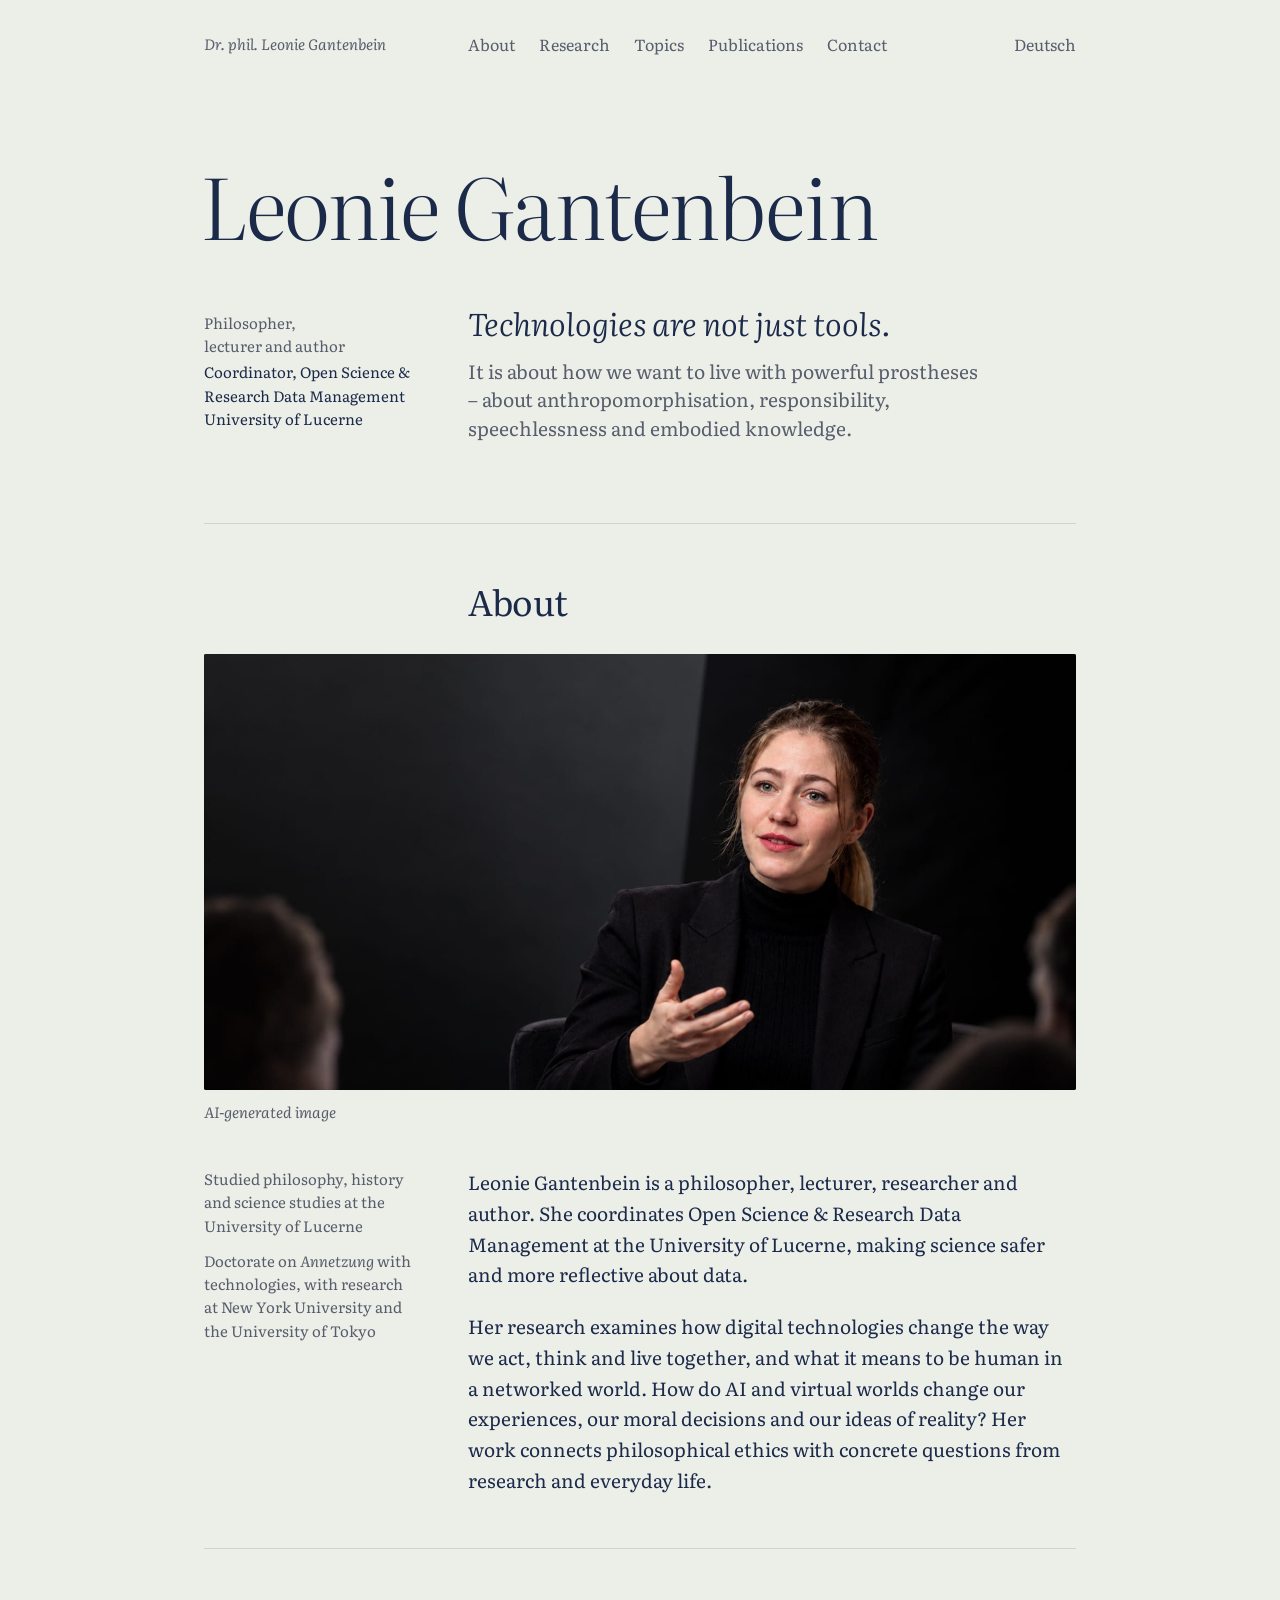
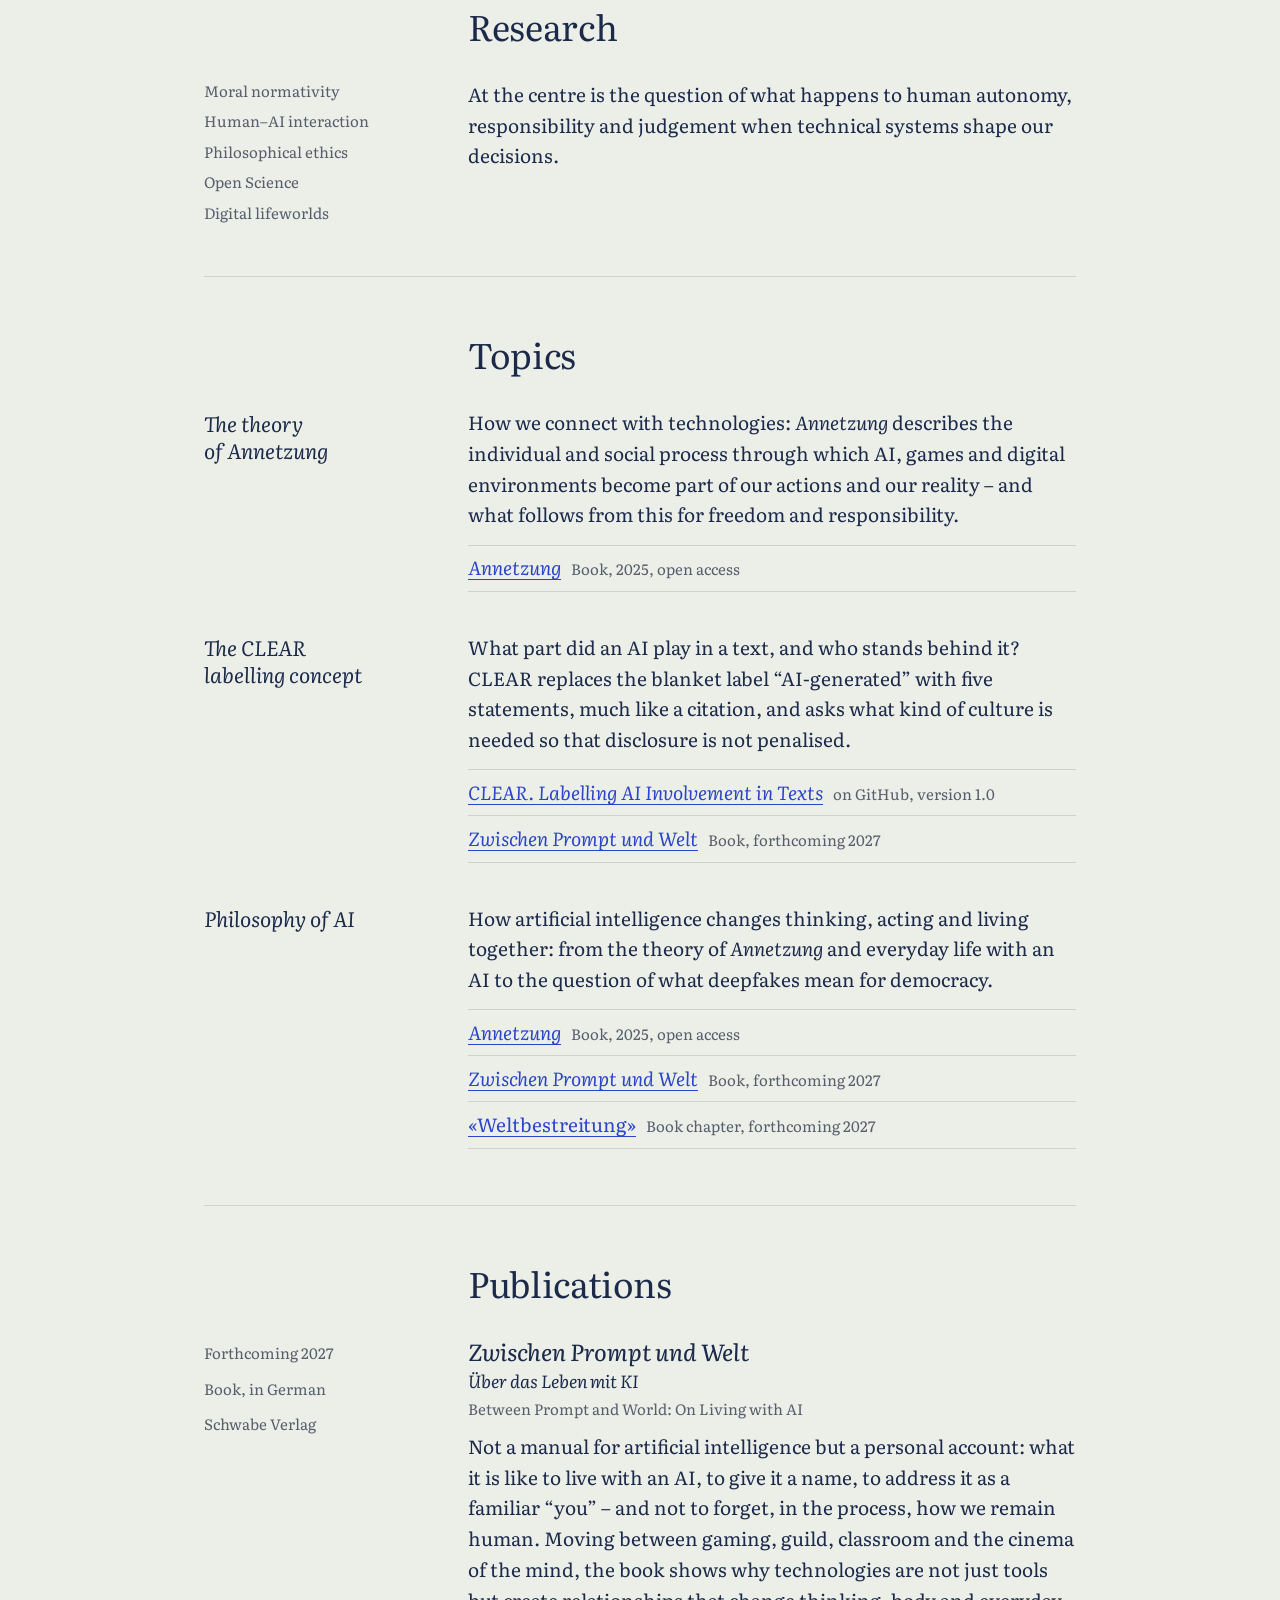
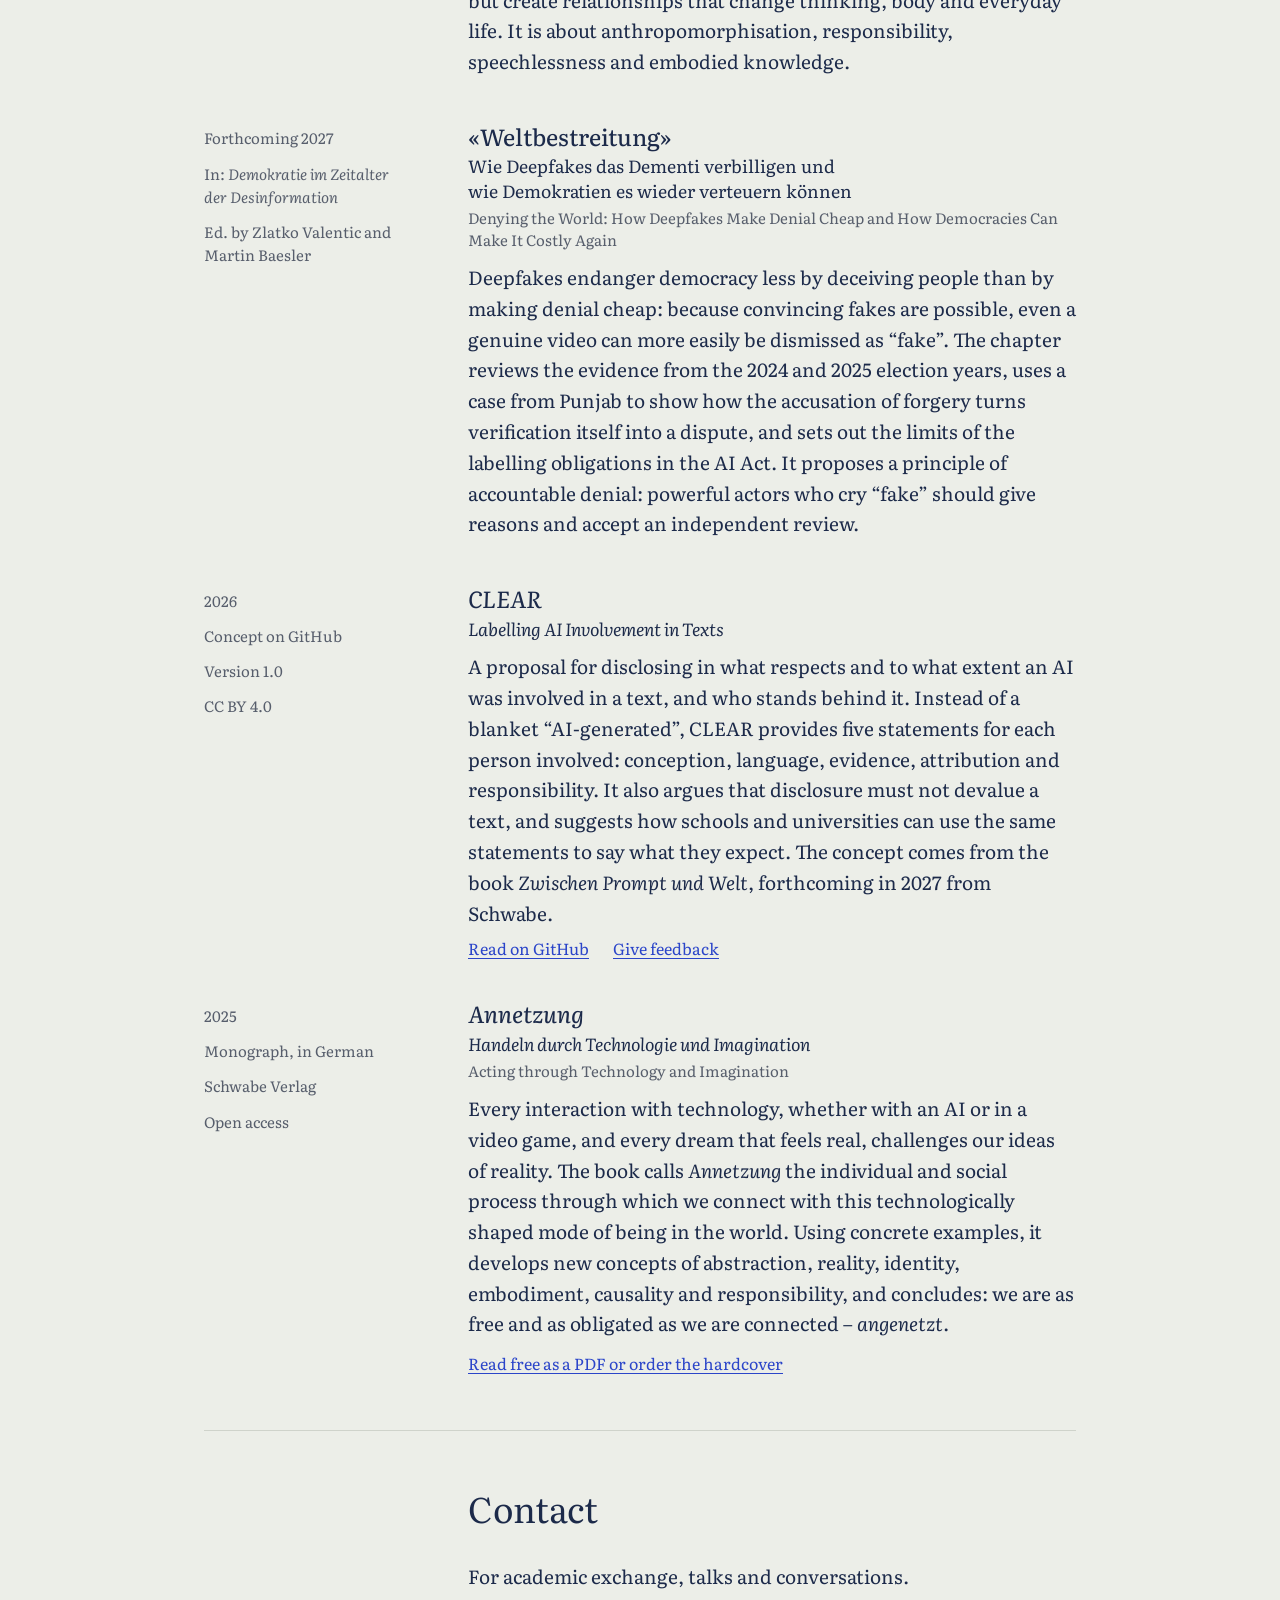
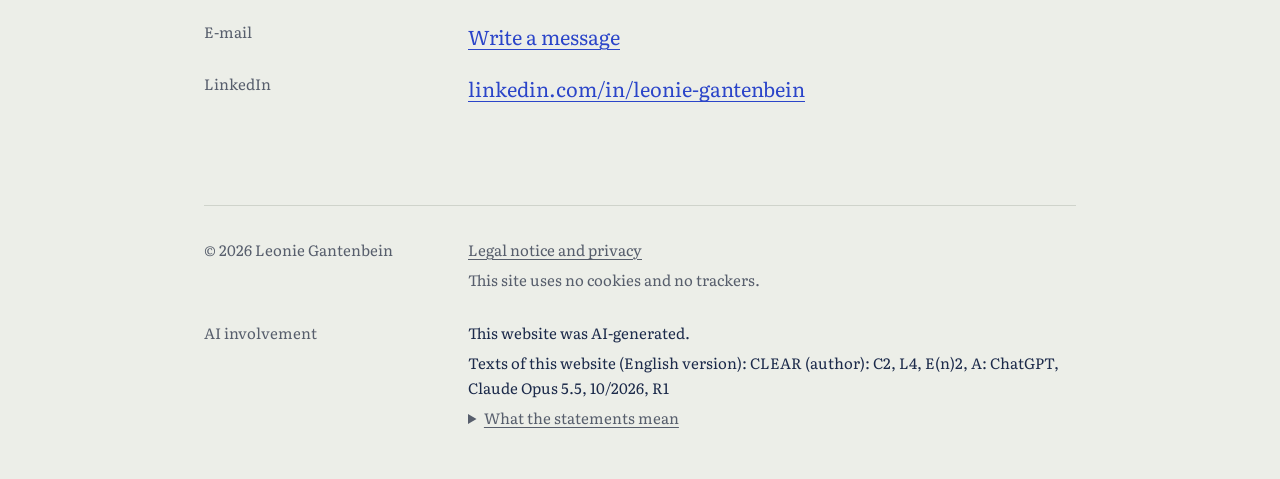
==== en/index.html @ 21e12d69 "Add files via upload" ====
<!doctype html>
<html lang="en">
<head>
  <meta charset="utf-8">
  <meta name="viewport" content="width=device-width, initial-scale=1">

  <title>Leonie Gantenbein – Philosopher, Lecturer and Author</title>
  <meta name="description" content="Leonie Gantenbein, philosopher, lecturer and author: philosophical ethics, artificial intelligence and digital life.">

  <meta property="og:type" content="website">
  <meta property="og:title" content="Leonie Gantenbein – Philosopher, Lecturer and Author">
  <meta property="og:description" content="Philosophical ethics, artificial intelligence and digital life.">

  <link rel="alternate" hreflang="de" href="https://leoniegantenbein.github.io/">
  <link rel="alternate" hreflang="en" href="https://leoniegantenbein.github.io/en/">

  <link rel="icon" href="data:image/svg+xml,%3Csvg xmlns='http://www.w3.org/2000/svg' viewBox='0 0 64 64'%3E%3Crect width='64' height='64' rx='10' fill='%231c2a4a'/%3E%3Ctext x='32' y='45' font-family='Georgia,serif' font-style='italic' font-size='38' text-anchor='middle' fill='%23eceee8'%3EL%3C/text%3E%3C/svg%3E">
  <link rel="preload" href="../fonts/literata-latin-standard-normal.woff2" as="font" type="font/woff2" crossorigin>
  <link rel="stylesheet" href="../style.css">
</head>

<!--
  Englische Fassung der Startseite. Die deutsche liegt eine Ebene höher (../index.html).
  Wenn du etwas änderst, ändere es in beiden Dateien.
-->

<body>
  <a class="skip-link" href="#content">Skip to content</a>

  <div class="seite">

    <header class="kopf raster">
      <a class="kopf__name rand" href="#">Dr. phil. Leonie Gantenbein</a>
      <nav class="kopf__nav text" aria-label="Main navigation">
        <ul>
          <li><a href="#about">About</a></li>
          <li><a href="#research">Research</a></li>
          <li><a href="#topics">Topics</a></li>
          <li><a href="#publications">Publications</a></li>
          <li><a href="#contact">Contact</a></li>
          <li class="kopf__sprache"><a href="../" lang="de" hreflang="de">Deutsch</a></li>
        </ul>
      </nav>
    </header>

    <main id="content">

      <!-- Opening -->
      <section class="eroeffnung" aria-labelledby="name">
        <h1 class="eroeffnung__name" id="name">Leonie Gantenbein</h1>

        <div class="raster">
          <div class="eroeffnung__rolle rand">
            <p>Philosopher, lecturer and author</p>
            <p class="eroeffnung__stelle">Coordinator, Open Science &amp; Research Data Management</p>
            <p class="eroeffnung__stelle eroeffnung__ort">University of Lucerne</p>
          </div>
          <div class="text">
            <p class="leitsatz">Technologies are not just tools.</p>
            <p class="leitsatz__zusatz">It is about how we want to live with powerful prostheses – about anthropomorphisation, responsibility, speechlessness and embodied knowledge.</p>
          </div>
        </div>
      </section>

      <!-- About -->
      <section class="abschnitt" id="about" aria-labelledby="title-about">
        <div class="raster">
          <h2 class="abschnitt__titel text" id="title-about">About</h2>
        </div>

        <figure class="bild raster">
          <img class="bild__foto"
               src="../leonie-gantenbein.jpg"
               srcset="../leonie-gantenbein-800.jpg 800w, ../leonie-gantenbein.jpg 1600w"
               sizes="(max-width: 40rem) 100vw, 56rem"
               width="1600" height="900"
               alt="Leonie Gantenbein in conversation, against a dark background">
          <figcaption class="bild__notiz rand">AI-generated image</figcaption>
        </figure>

        <div class="raster">
          <aside class="rand" aria-label="In brief">
            <p>Studied philosophy, history and science studies at the University of Lucerne</p>
            <p>Doctorate on <i lang="de">Annetzung</i> with technologies, with research at New York University and the University of Tokyo</p>
          </aside>
          <div class="text prosa">
            <p>Leonie Gantenbein is a philosopher, lecturer, researcher and author. She coordinates Open Science &amp; Research Data Management at the University of Lucerne, making science safer and more reflective about data.</p>
            <p>Her research examines how digital technologies change the way we act, think and live together, and what it means to be human in a networked world. How do AI and virtual worlds change our experiences, our moral decisions and our ideas of reality? Her work connects philosophical ethics with concrete questions from research and everyday life.</p>
          </div>
        </div>
      </section>

      <!-- Research -->
      <section class="abschnitt" id="research" aria-labelledby="title-research">
        <div class="raster">
          <h2 class="abschnitt__titel text" id="title-research">Research</h2>
        </div>
        <div class="raster">
          <aside class="rand" aria-label="Focus areas">
            <ul class="rand__liste">
              <li>Moral normativity</li>
              <li>Human–AI interaction</li>
              <li>Philosophical ethics</li>
              <li>Open Science</li>
              <li>Digital lifeworlds</li>
            </ul>
          </aside>
          <div class="text prosa">
            <p>At the centre is the question of what happens to human autonomy, responsibility and judgement when technical systems shape our decisions.</p>
          </div>
        </div>
      </section>

      <!-- Topics -->
      <section class="abschnitt" id="topics" aria-labelledby="title-topics">
        <div class="raster">
          <h2 class="abschnitt__titel text" id="title-topics">Topics</h2>
        </div>

        <!-- Neues Thema: wie auf der deutschen Seite einen ganzen <article class="thema raster">-Block
             kopieren und anpassen. Kennungen der Texte: #zwischen-prompt-und-welt #weltbestreitung #clear #annetzung -->

        <article class="thema raster" id="topic-annetzung">
          <h3 class="thema__titel">The theory of <i lang="de">Annetzung</i></h3>
          <div class="text">
            <p class="thema__text">How we connect with technologies: <i lang="de">Annetzung</i> describes the individual and social process through which AI, games and digital environments become part of our actions and our reality – and what follows from this for freedom and responsibility.</p>
            <ul class="thema__verweise">
              <li><a href="#annetzung"><cite lang="de">Annetzung</cite></a> <span class="thema__art">Book, 2025, open access</span></li>
            </ul>
          </div>
        </article>

        <article class="thema raster" id="topic-clear">
          <h3 class="thema__titel">The CLEAR labelling concept</h3>
          <div class="text">
            <p class="thema__text">What part did an AI play in a text, and who stands behind it? CLEAR replaces the blanket label “AI-generated” with five statements, much like a citation, and asks what kind of culture is needed so that disclosure is not penalised.</p>
            <ul class="thema__verweise">
              <li><a href="https://github.com/LeonieGantenbein/clear-kennzeichnung/blob/main/README.en.md"><cite>CLEAR. Labelling AI Involvement in Texts</cite></a> <span class="thema__art">on GitHub, version 1.0</span></li>
              <li><a href="#zwischen-prompt-und-welt"><cite lang="de">Zwischen Prompt und Welt</cite></a> <span class="thema__art">Book, forthcoming 2027</span></li>
            </ul>
          </div>
        </article>

        <article class="thema raster" id="topic-ai">
          <h3 class="thema__titel">Philosophy of AI</h3>
          <div class="text">
            <p class="thema__text">How artificial intelligence changes thinking, acting and living together: from the theory of <i lang="de">Annetzung</i> and everyday life with an AI to the question of what deepfakes mean for democracy.</p>
            <ul class="thema__verweise">
              <li><a href="#annetzung"><cite lang="de">Annetzung</cite></a> <span class="thema__art">Book, 2025, open access</span></li>
              <li><a href="#zwischen-prompt-und-welt"><cite lang="de">Zwischen Prompt und Welt</cite></a> <span class="thema__art">Book, forthcoming 2027</span></li>
              <li><a href="#weltbestreitung"><span lang="de">«Weltbestreitung»</span></a> <span class="thema__art">Book chapter, forthcoming 2027</span></li>
            </ul>
          </div>
        </article>
      </section>

      <!-- Publications -->
      <section class="abschnitt" id="publications" aria-labelledby="title-publications">
        <div class="raster">
          <h2 class="abschnitt__titel text" id="title-publications">Publications</h2>
        </div>

        <article class="eintrag raster" id="zwischen-prompt-und-welt">
          <div class="rand">
            <p>Forthcoming 2027</p>
            <p>Book, in German</p>
            <p>Schwabe Verlag</p>
          </div>
          <div class="text">
            <h3 class="eintrag__titel">
              <cite lang="de">Zwischen Prompt und Welt <span class="eintrag__untertitel">Über das Leben mit KI</span></cite>
              <span class="eintrag__uebersetzung">Between Prompt and World: On Living with AI</span>
            </h3>
            <p class="eintrag__text">Not a manual for artificial intelligence but a personal account: what it is like to live with an AI, to give it a name, to address it as a familiar “you” – and not to forget, in the process, how we remain human. Moving between gaming, guild, classroom and the cinema of the mind, the book shows why technologies are not just tools but create relationships that change thinking, body and everyday life. It is about anthropomorphisation, responsibility, speechlessness and embodied knowledge.</p>
          </div>
        </article>

        <article class="eintrag raster" id="weltbestreitung">
          <div class="rand">
            <p>Forthcoming 2027</p>
            <p>In: <cite lang="de">Demokratie im Zeitalter der Desinformation</cite></p>
            <p>Ed. by Zlatko Valentic and Martin Baesler</p>
          </div>
          <div class="text">
            <h3 class="eintrag__titel">
              <span lang="de">«Weltbestreitung»
              <span class="eintrag__untertitel">Wie Deepfakes das Dementi verbilligen und wie Demokratien es wieder verteuern können</span></span>
              <span class="eintrag__uebersetzung">Denying the World: How Deepfakes Make Denial Cheap and How Democracies Can Make It Costly Again</span>
            </h3>
            <p class="eintrag__text">Deepfakes endanger democracy less by deceiving people than by making denial cheap: because convincing fakes are possible, even a genuine video can more easily be dismissed as “fake”. The chapter reviews the evidence from the 2024 and 2025 election years, uses a case from Punjab to show how the accusation of forgery turns verification itself into a dispute, and sets out the limits of the labelling obligations in the AI Act. It proposes a principle of accountable denial: powerful actors who cry “fake” should give reasons and accept an independent review.</p>
          </div>
        </article>

        <article class="eintrag raster" id="clear">
          <div class="rand">
            <p>2026</p>
            <p>Concept on GitHub</p>
            <p>Version 1.0</p>
            <p>CC BY 4.0</p>
          </div>
          <div class="text">
            <h3 class="eintrag__titel">
              <cite>CLEAR <span class="eintrag__untertitel">Labelling AI Involvement in Texts</span></cite>
            </h3>
            <p class="eintrag__text">A proposal for disclosing in what respects and to what extent an AI was involved in a text, and who stands behind it. Instead of a blanket “AI-generated”, CLEAR provides five statements for each person involved: conception, language, evidence, attribution and responsibility. It also argues that disclosure must not devalue a text, and suggests how schools and universities can use the same statements to say what they expect. The concept comes from the book <cite lang="de">Zwischen Prompt und Welt</cite>, forthcoming in 2027 from Schwabe.</p>
            <p class="eintrag__links">
              <a class="eintrag__link" href="https://github.com/LeonieGantenbein/clear-kennzeichnung/blob/main/README.en.md">Read on GitHub</a>
              <a class="eintrag__link" href="https://github.com/LeonieGantenbein/clear-kennzeichnung/issues">Give feedback</a>
            </p>
          </div>
        </article>

        <article class="eintrag raster" id="annetzung">
          <div class="rand">
            <p>2025</p>
            <p>Monograph, in German</p>
            <p>Schwabe Verlag</p>
            <p>Open access</p>
          </div>
          <div class="text">
            <h3 class="eintrag__titel">
              <cite lang="de">Annetzung <span class="eintrag__untertitel">Handeln durch Technologie und Imagination</span></cite>
              <span class="eintrag__uebersetzung">Acting through Technology and Imagination</span>
            </h3>
            <p class="eintrag__text">Every interaction with technology, whether with an AI or in a video game, and every dream that feels real, challenges our ideas of reality. The book calls <i lang="de">Annetzung</i> the individual and social process through which we connect with this technologically shaped mode of being in the world. Using concrete examples, it develops new concepts of abstraction, reality, identity, embodiment, causality and responsibility, and concludes: we are as free and as obligated as we are connected – <i lang="de">angenetzt</i>.</p>
            <a class="eintrag__link" href="https://www.schwabe.ch/produkt/leonie-gantenbein-annetzung-9783796553608-t-19779">Read free as a PDF or order the hardcover</a>
          </div>
        </article>
      </section>

      <!-- Contact -->
      <section class="abschnitt" id="contact" aria-labelledby="title-contact">
        <div class="raster">
          <h2 class="abschnitt__titel text" id="title-contact">Contact</h2>
        </div>
        <div class="raster">
          <p class="text kontakt__einleitung">For academic exchange, talks and conversations.</p>
        </div>

        <dl>
          <div class="kontakt raster">
            <dt class="rand">E-mail</dt>
            <dd class="text"><a class="mail-link" href="#contact" data-name="sihtam.einoel" data-ort="hc.niweulb">Write a message</a></dd>
          </div>
          <div class="kontakt raster">
            <dt class="rand">LinkedIn</dt>
            <dd class="text"><a href="https://www.linkedin.com/in/leonie-gantenbein">linkedin.com/in/leonie-gantenbein</a></dd>
          </div>
        </dl>
      </section>

    </main>

    <footer class="fuss raster">
      <p class="rand">© 2026 Leonie Gantenbein</p>
      <div class="text">
        <p><a href="imprint.html">Legal notice and privacy</a></p>
        <p>This site uses no cookies and no trackers.</p>
      </div>

      <!-- CLEAR-Angabe der englischen Fassung: L4, weil die Übersetzung von einer KI stammt. -->
      <p class="rand">AI involvement</p>
      <div class="text clear-angabe">
        <p class="clear-angabe__hinweis">This website was AI-generated.</p>
        <p class="clear-angabe__zeile">Texts of this website (English version): CLEAR (author): C2, L4, E(n)2, A: ChatGPT, Claude Opus 5.5, 10/2026, R1</p>
        <details>
          <summary>What the statements mean</summary>
          <dl class="clear-angabe__liste">
            <div>
              <dt>C2</dt>
              <dd>Individual content parts were worked out by an AI, such as the descriptions of the books and topics. The ideas come from Leonie Gantenbein’s own texts.</dd>
            </div>
            <div>
              <dt>L4</dt>
              <dd>The English version was translated by an AI from the German texts, which an AI had also formulated.</dd>
            </div>
            <div>
              <dt>E(n)2</dt>
              <dd>The AI read and summarised her books and manuscripts, some of them unpublished. The descriptions are based on these summaries.</dd>
            </div>
            <div>
              <dt>A</dt>
              <dd>ChatGPT for a first draft, Claude Opus 5.5 for the current version and the translation, October 2026.</dd>
            </div>
            <div>
              <dt>R1</dt>
              <dd>Leonie Gantenbein has fully checked all texts and takes responsibility for them.</dd>
            </div>
          </dl>
          <p>The site was designed and programmed by Claude Opus 5.5; CLEAR does not yet define levels for code. The image under “About” is AI-generated. More on the label: <a href="#clear">CLEAR</a>.</p>
        </details>
      </div>
    </footer>

  </div>

  <script src="../mail.js"></script>
</body>
</html>
---- style.css ----
/* ------------------------------------------------------------
   Schrift: Literata, lokal eingebunden (keine Anfragen an Google)
   Lizenz: SIL Open Font License, siehe fonts/OFL-Literata.txt
------------------------------------------------------------ */
@font-face {
  font-family: "Literata";
  font-style: normal;
  font-display: swap;
  font-weight: 200 900;
  src: url("fonts/literata-latin-standard-normal.woff2") format("woff2");
  unicode-range: U+0000-00FF, U+0131, U+0152-0153, U+02BB-02BC, U+02C6, U+02DA, U+02DC, U+0304, U+0308, U+0329, U+2000-206F, U+20AC, U+2122, U+2191, U+2193, U+2212, U+2215, U+FEFF, U+FFFD;
}
@font-face {
  font-family: "Literata";
  font-style: normal;
  font-display: swap;
  font-weight: 200 900;
  src: url("fonts/literata-latin-ext-standard-normal.woff2") format("woff2");
  unicode-range: U+0100-02BA, U+02BD-02C5, U+02C7-02CC, U+02CE-02D7, U+02DD-02FF, U+0304, U+0308, U+0329, U+1D00-1DBF, U+1E00-1E9F, U+1EF2-1EFF, U+2020, U+20A0-20AB, U+20AD-20C0, U+2113, U+2C60-2C7F, U+A720-A7FF;
}
@font-face {
  font-family: "Literata";
  font-style: italic;
  font-display: swap;
  font-weight: 200 900;
  src: url("fonts/literata-latin-standard-italic.woff2") format("woff2");
  unicode-range: U+0000-00FF, U+0131, U+0152-0153, U+02BB-02BC, U+02C6, U+02DA, U+02DC, U+0304, U+0308, U+0329, U+2000-206F, U+20AC, U+2122, U+2191, U+2193, U+2212, U+2215, U+FEFF, U+FFFD;
}
@font-face {
  font-family: "Literata";
  font-style: italic;
  font-display: swap;
  font-weight: 200 900;
  src: url("fonts/literata-latin-ext-standard-italic.woff2") format("woff2");
  unicode-range: U+0100-02BA, U+02BD-02C5, U+02C7-02CC, U+02CE-02D7, U+02DD-02FF, U+0304, U+0308, U+0329, U+1D00-1DBF, U+1E00-1E9F, U+1EF2-1EFF, U+2020, U+20A0-20AB, U+20AD-20C0, U+2113, U+2C60-2C7F, U+A720-A7FF;
}

/* ------------------------------------------------------------
   Farben: Tinte auf kühlem Papier. Hier zentral änderbar.
------------------------------------------------------------ */
:root {
  --papier: #eceee8;
  --tinte: #1c2a4a;
  --graphit: #575e6c;
  --markierung: #2b45c9;
  --linie: #cfd3cb;

  --rand: 13rem;      /* Breite der Randspalte */
  --spalte: 38rem;    /* Breite der Textspalte */
  --abstand: 3.5rem;  /* Abstand zwischen Rand und Text */

  color-scheme: light dark;
}

@media (prefers-color-scheme: dark) {
  :root:not([data-theme="light"]) {
    --papier: #121828;
    --tinte: #e3e6ed;
    --graphit: #9ca3b4;
    --markierung: #9fb1ff;
    --linie: #2a334c;
  }
}
:root[data-theme="dark"] {
  --papier: #121828;
  --tinte: #e3e6ed;
  --graphit: #9ca3b4;
  --markierung: #9fb1ff;
  --linie: #2a334c;
}

/* ------------------------------------------------------------
   Grundlagen
------------------------------------------------------------ */
*,
*::before,
*::after { box-sizing: border-box; }

html {
  -webkit-text-size-adjust: 100%;
  text-size-adjust: 100%;
  scroll-behavior: smooth;
}

body {
  margin: 0;
  background: var(--papier);
  color: var(--tinte);
  font-family: "Literata", Georgia, "Times New Roman", serif;
  font-size: 1.1875rem;
  line-height: 1.62;
  font-optical-sizing: auto;
  font-kerning: normal;
  font-variant-ligatures: common-ligatures;
  hanging-punctuation: first;
}

h1, h2, h3, p, ul, ol, dl, dd, blockquote, figure { margin: 0; }

a {
  color: var(--markierung);
  text-decoration-line: underline;
  text-decoration-thickness: 1px;
  text-underline-offset: 0.2em;
}
a:hover { text-decoration-thickness: 2px; }
a:focus-visible {
  outline: 2px solid var(--markierung);
  outline-offset: 3px;
  border-radius: 2px;
}

cite { font-style: italic; }

.visually-hidden {
  position: absolute !important;
  width: 1px; height: 1px;
  overflow: hidden;
  clip: rect(0 0 0 0);
  white-space: nowrap;
}

.skip-link {
  position: absolute;
  left: 1rem;
  top: -4rem;
  background: var(--tinte);
  color: var(--papier);
  padding: 0.5rem 1rem;
  z-index: 10;
}
.skip-link:focus { top: 1rem; }

/* ------------------------------------------------------------
   Seitenraster: Rand + Textspalte
------------------------------------------------------------ */
.seite {
  max-width: calc(var(--rand) + var(--abstand) + var(--spalte) + 4rem);
  margin: 0 auto;
  padding: 0 2rem;
}

.raster {
  display: grid;
  grid-template-columns: var(--rand) minmax(0, var(--spalte));
  column-gap: var(--abstand);
}
.raster > .rand { grid-column: 1; }
.raster > .text { grid-column: 2; }

/* ------------------------------------------------------------
   Navigation
------------------------------------------------------------ */
.kopf {
  padding-top: 2rem;
  font-size: 1rem;
}
.kopf__name {
  color: var(--tinte);
  text-decoration: none;
  font-style: italic;
}
.kopf__nav ul {
  list-style: none;
  padding: 0;
  display: flex;
  flex-wrap: wrap;
  gap: 0.25rem 1.5rem;
}
.kopf__nav a {
  color: var(--graphit);
  text-decoration: none;
}
.kopf__nav a:hover { color: var(--tinte); text-decoration: underline; }
.kopf__sprache { margin-left: auto; }

/* ------------------------------------------------------------
   Eröffnung: Name und Leitsatz
------------------------------------------------------------ */
.eroeffnung {
  padding: clamp(3.5rem, 9vw, 6.5rem) 0 clamp(3rem, 7vw, 5rem);
}

.eroeffnung__name {
  font-size: clamp(2.6rem, 7vw, 5.25rem);
  font-weight: 300;
  line-height: 1;
  letter-spacing: -0.02em;
  margin-left: -0.05em;
}

.eroeffnung .raster { margin-top: clamp(2rem, 5vw, 3.5rem); }

.eroeffnung__rolle {
  color: var(--graphit);
  font-size: 1rem;
  line-height: 1.5;
  padding-top: 0.55rem;
}

.leitsatz {
  font-size: clamp(1.4rem, 2.8vw, 1.95rem);
  font-style: italic;
  font-weight: 350;
  line-height: 1.32;
  text-wrap: balance;
}
.leitsatz__zusatz {
  margin-top: 0.85rem;
  max-width: 30em;
  font-size: clamp(1.0625rem, 1.5vw, 1.2rem);
  line-height: 1.5;
  color: var(--graphit);
  text-wrap: balance;
}

@media (prefers-reduced-motion: reduce) {
  html { scroll-behavior: auto; }
}

/* ------------------------------------------------------------
   Abschnitte
------------------------------------------------------------ */
.abschnitt {
  padding: 3.5rem 0 1rem;
  border-top: 1px solid var(--linie);
  scroll-margin-top: 1rem;
}

.abschnitt__titel {
  font-size: clamp(1.75rem, 3vw, 2.2rem);
  font-weight: 400;
  line-height: 1.2;
  letter-spacing: -0.01em;
  margin-bottom: 2rem;
}

/* Randnotizen: alles Ergänzende steht links im Rand */
.rand {
  color: var(--graphit);
  font-size: 0.9375rem;
  line-height: 1.55;
}
.rand p + p { margin-top: 0.75rem; }

/* Foto über die ganze Breite, Bildnotiz im Rand */
.bild {
  row-gap: 0.6rem;
  margin-bottom: 2.75rem;
}
.bild__foto {
  grid-column: 1 / -1;
  display: block;
  width: 100%;
  height: auto;
  aspect-ratio: 2 / 1;
  object-fit: cover;
  object-position: 70% 35%;
  border-radius: 2px;
  background: #15171c;
}
.bild__notiz { font-style: italic; }

.rand__liste {
  list-style: none;
  margin: 0;
  padding: 0;
}
.rand__liste li + li { margin-top: 0.45rem; }

.eroeffnung__rolle p { text-wrap: balance; }
.eroeffnung__rolle p + p { margin-top: 0.2rem; }
.eroeffnung__stelle { color: var(--tinte); }
.eroeffnung__rolle .eroeffnung__ort { margin-top: 0; }

.kontakt__einleitung { margin-bottom: 1.75rem; }

/* Themen: das Stichwort steht im Rand, Text und Verweise in der Textspalte */
.thema { padding-bottom: 2.5rem; }
.raster > .thema__titel { grid-column: 1; }
.thema__titel {
  font-size: 1.3rem;
  font-weight: 400;
  font-style: italic;
  line-height: 1.3;
  padding-top: 0.15rem;
  text-wrap: balance;
}
.thema__text { margin-bottom: 0.9rem; }
.thema__verweise {
  list-style: none;
  margin: 0;
  padding: 0;
}
.thema__verweise li {
  padding: 0.55rem 0;
  border-top: 1px solid var(--linie);
  line-height: 1.45;
}
.thema__verweise li:last-child { border-bottom: 1px solid var(--linie); }
.thema__art {
  display: inline-block;
  color: var(--graphit);
  font-size: 0.9375rem;
  margin-left: 0.4rem;
}

/* Mehrere Links unter einem Eintrag */
.eintrag__links {
  display: flex;
  flex-wrap: wrap;
  gap: 0.25rem 1.5rem;
}

/* Sprungziel kurz hervorheben, wenn man aus «Themen» zu einem Text springt */
.eintrag { scroll-margin-top: 1.5rem; }
.eintrag:target .eintrag__titel { color: var(--markierung); }

.prosa,
.abschnitt aside.rand { padding-bottom: 2.25rem; }
.prosa p + p { margin-top: 1.1em; }
.prosa p { max-width: 36em; }

/* Ein Eintrag: Rand (Jahr, Verlag, Datum) + Inhalt */
.eintrag {
  padding-bottom: 2.25rem;
}
.eintrag .rand { padding-top: 0.35rem; }

.eintrag__titel {
  font-size: 1.45rem;
  font-weight: 450;
  line-height: 1.3;
  margin-bottom: 0.7rem;
}
.eintrag__titel cite { font-style: italic; }

.eintrag__uebersetzung {
  display: block;
  margin-top: 0.3rem;
  font-size: 0.9375rem;
  font-weight: 400;
  font-style: normal;
  line-height: 1.45;
  color: var(--graphit);
}

.eintrag__untertitel {
  display: block;
  font-size: 1.1rem;
  font-weight: 400;
  line-height: 1.4;
  margin-top: 0.15rem;
  text-wrap: balance;
}

.eintrag__text { margin-bottom: 0.5rem; }

.eintrag__link { font-size: 1rem; }

/* Kontakt als Liste aus Bezeichnung und Angabe */
.kontakt {
  padding-bottom: 1.25rem;
}
.kontakt .text { font-size: 1.25rem; }

/* ------------------------------------------------------------
   Fuss
------------------------------------------------------------ */
.fuss {
  margin-top: 4rem;
  padding: 2rem 0 3rem;
  border-top: 1px solid var(--linie);
  color: var(--graphit);
  font-size: 0.9375rem;
}
.fuss a { color: var(--graphit); }
.fuss a:hover { color: var(--tinte); }
.fuss .text p + p { margin-top: 0.4rem; }
.fuss { row-gap: 1.75rem; }

/* CLEAR-Angabe im Fuss */
.clear-angabe__hinweis { color: var(--tinte); }
.clear-angabe__zeile { color: var(--tinte); }
.clear-angabe details { margin-top: 0.4rem; }
.clear-angabe summary {
  cursor: pointer;
  color: var(--graphit);
  text-decoration: underline;
  text-decoration-thickness: 1px;
  text-underline-offset: 0.2em;
  width: fit-content;
}
.clear-angabe summary:hover { color: var(--tinte); }
.clear-angabe summary:focus-visible {
  outline: 2px solid var(--markierung);
  outline-offset: 3px;
  border-radius: 2px;
}
.clear-angabe__liste { margin: 1rem 0; }
.clear-angabe__liste div {
  display: grid;
  grid-template-columns: 4.5rem minmax(0, 1fr);
  column-gap: 1rem;
  padding: 0.45rem 0;
  border-top: 1px solid var(--linie);
}
.clear-angabe__liste div:last-child { border-bottom: 1px solid var(--linie); }
.clear-angabe__liste dt { color: var(--tinte); }
.clear-angabe details > p { max-width: 36em; }

/* ------------------------------------------------------------
   Unterseite (Impressum)
------------------------------------------------------------ */
.unterseite { padding: clamp(3rem, 8vw, 6rem) 0 2rem; }
.unterseite h1 {
  font-size: clamp(2.4rem, 6vw, 3.6rem);
  font-weight: 300;
  line-height: 1.05;
  letter-spacing: -0.02em;
  margin-bottom: 2.5rem;
}
.unterseite h2 {
  font-size: 1.35rem;
  font-weight: 450;
  margin: 2.5rem 0 0.75rem;
}
.unterseite address { font-style: normal; }

/* ------------------------------------------------------------
   Schmale Bildschirme: der Rand rückt über den Text
------------------------------------------------------------ */
@media (max-width: 52rem) {
  :root { --abstand: 2rem; --rand: 10rem; }
}

@media (max-width: 40rem) {
  body { font-size: 1.0625rem; line-height: 1.6; }
  .seite { padding: 0 1rem; }

  .raster {
    grid-template-columns: minmax(0, 1fr);
  }
  .raster > .rand,
  .raster > .text { grid-column: 1; }

  .kopf { padding-top: 1.25rem; }
  .kopf__nav { margin-top: 0.5rem; }

  .eroeffnung .raster { row-gap: 1.25rem; }
  .eroeffnung__rolle { padding-top: 0; }

  .abschnitt { padding-top: 2.5rem; }
  .abschnitt__titel { margin-bottom: 1.5rem; }

  .eintrag { padding-bottom: 2rem; }
  .eintrag .rand {
    display: flex;
    flex-wrap: wrap;
    padding-top: 0;
    margin-bottom: 0.3rem;
  }
  .eintrag .rand p + p { margin-top: 0; }
  .eintrag .rand p + p::before { content: ",\00a0"; }

  /* Kurzbiografie steht auf dem Handy unter dem Fliesstext */
  .abschnitt aside.rand { order: 2; padding-bottom: 2rem; }
  .abschnitt .prosa { padding-bottom: 1.25rem; }

  .bild__foto { aspect-ratio: 5 / 4; object-position: 76% 30%; }
  .bild { margin-bottom: 2rem; }

  .kontakt .rand { margin-bottom: 0.1rem; }
  .thema__titel { margin-bottom: 0.6rem; font-size: 1.35rem; }
  .thema__art { display: block; margin-left: 0; }
  .kontakt .text { font-size: 1.125rem; }

  .fuss { row-gap: 0.3rem; }
  .fuss .text + .rand { margin-top: 1.5rem; }
  .clear-angabe__liste div { grid-template-columns: 3.75rem minmax(0, 1fr); }
}

@media print {
  .kopf__nav, .skip-link { display: none; }
  body { background: #fff; color: #000; }
  a { color: inherit; }
}
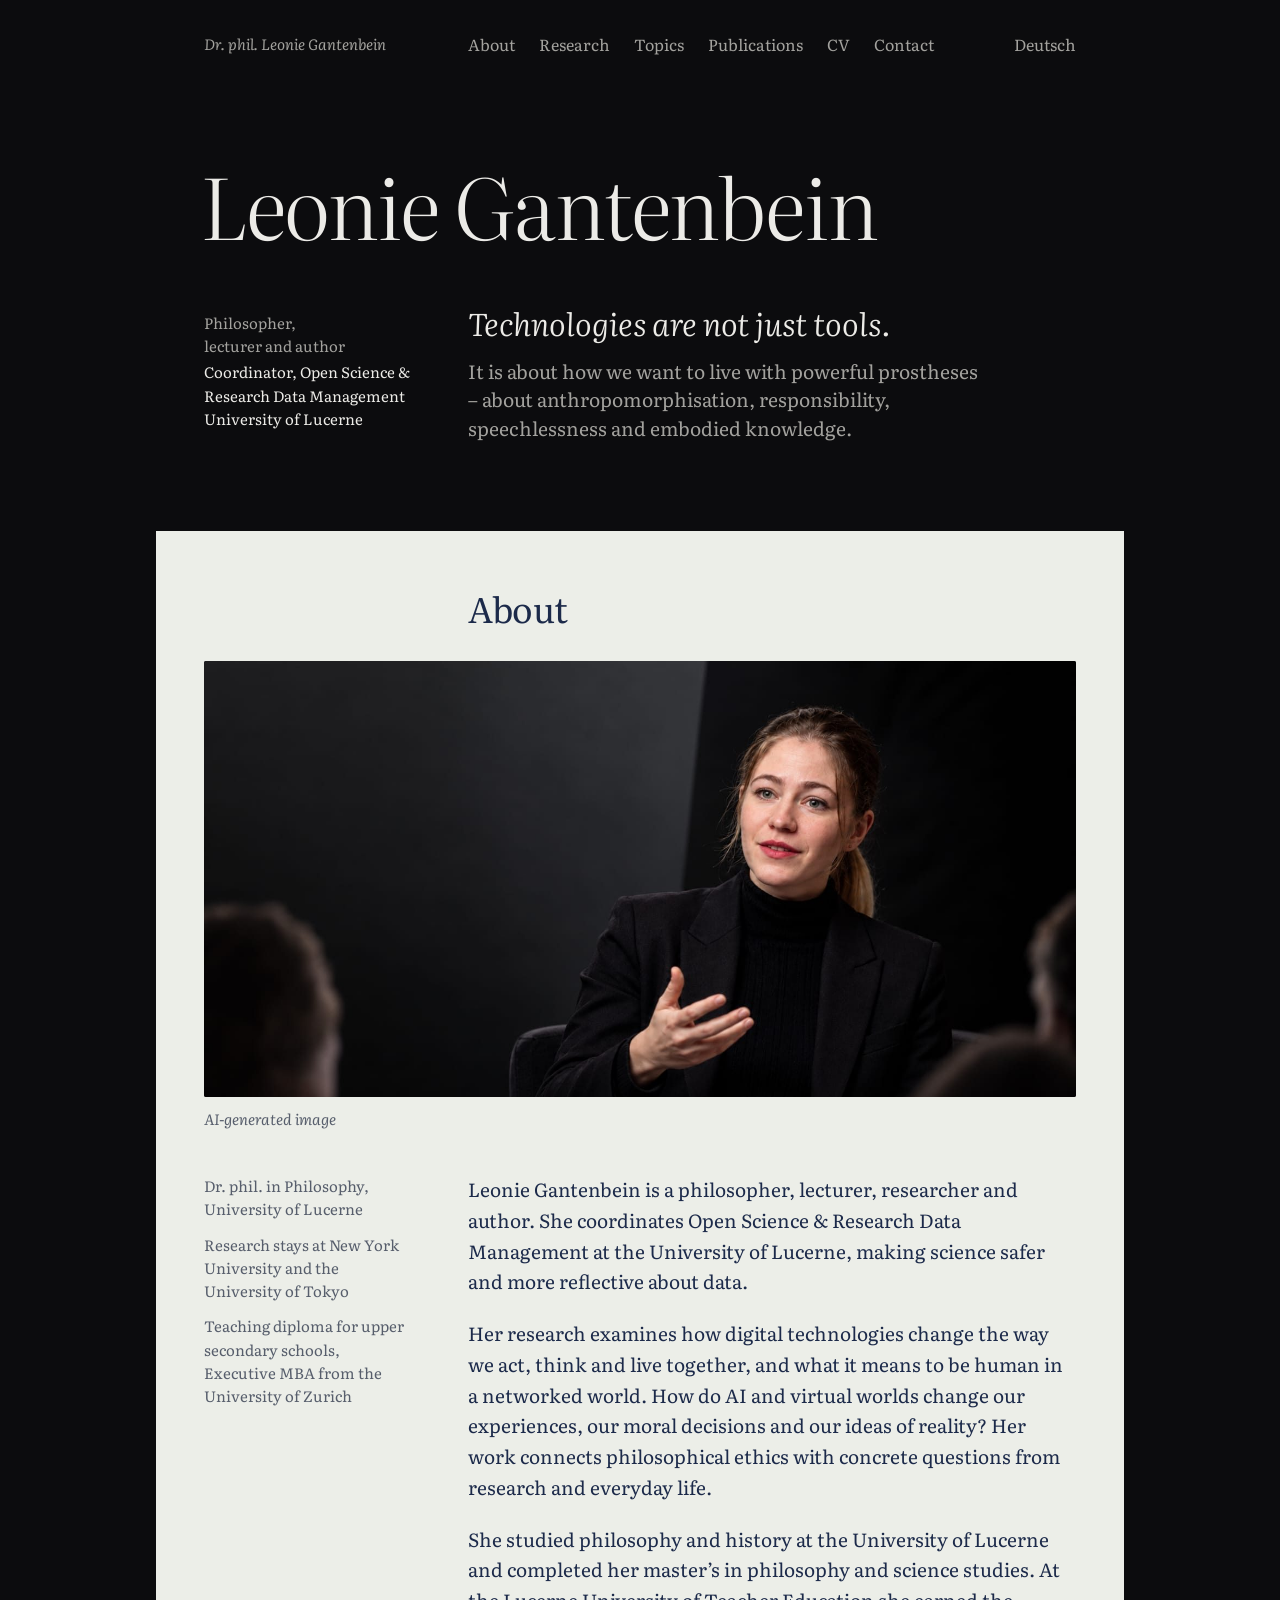
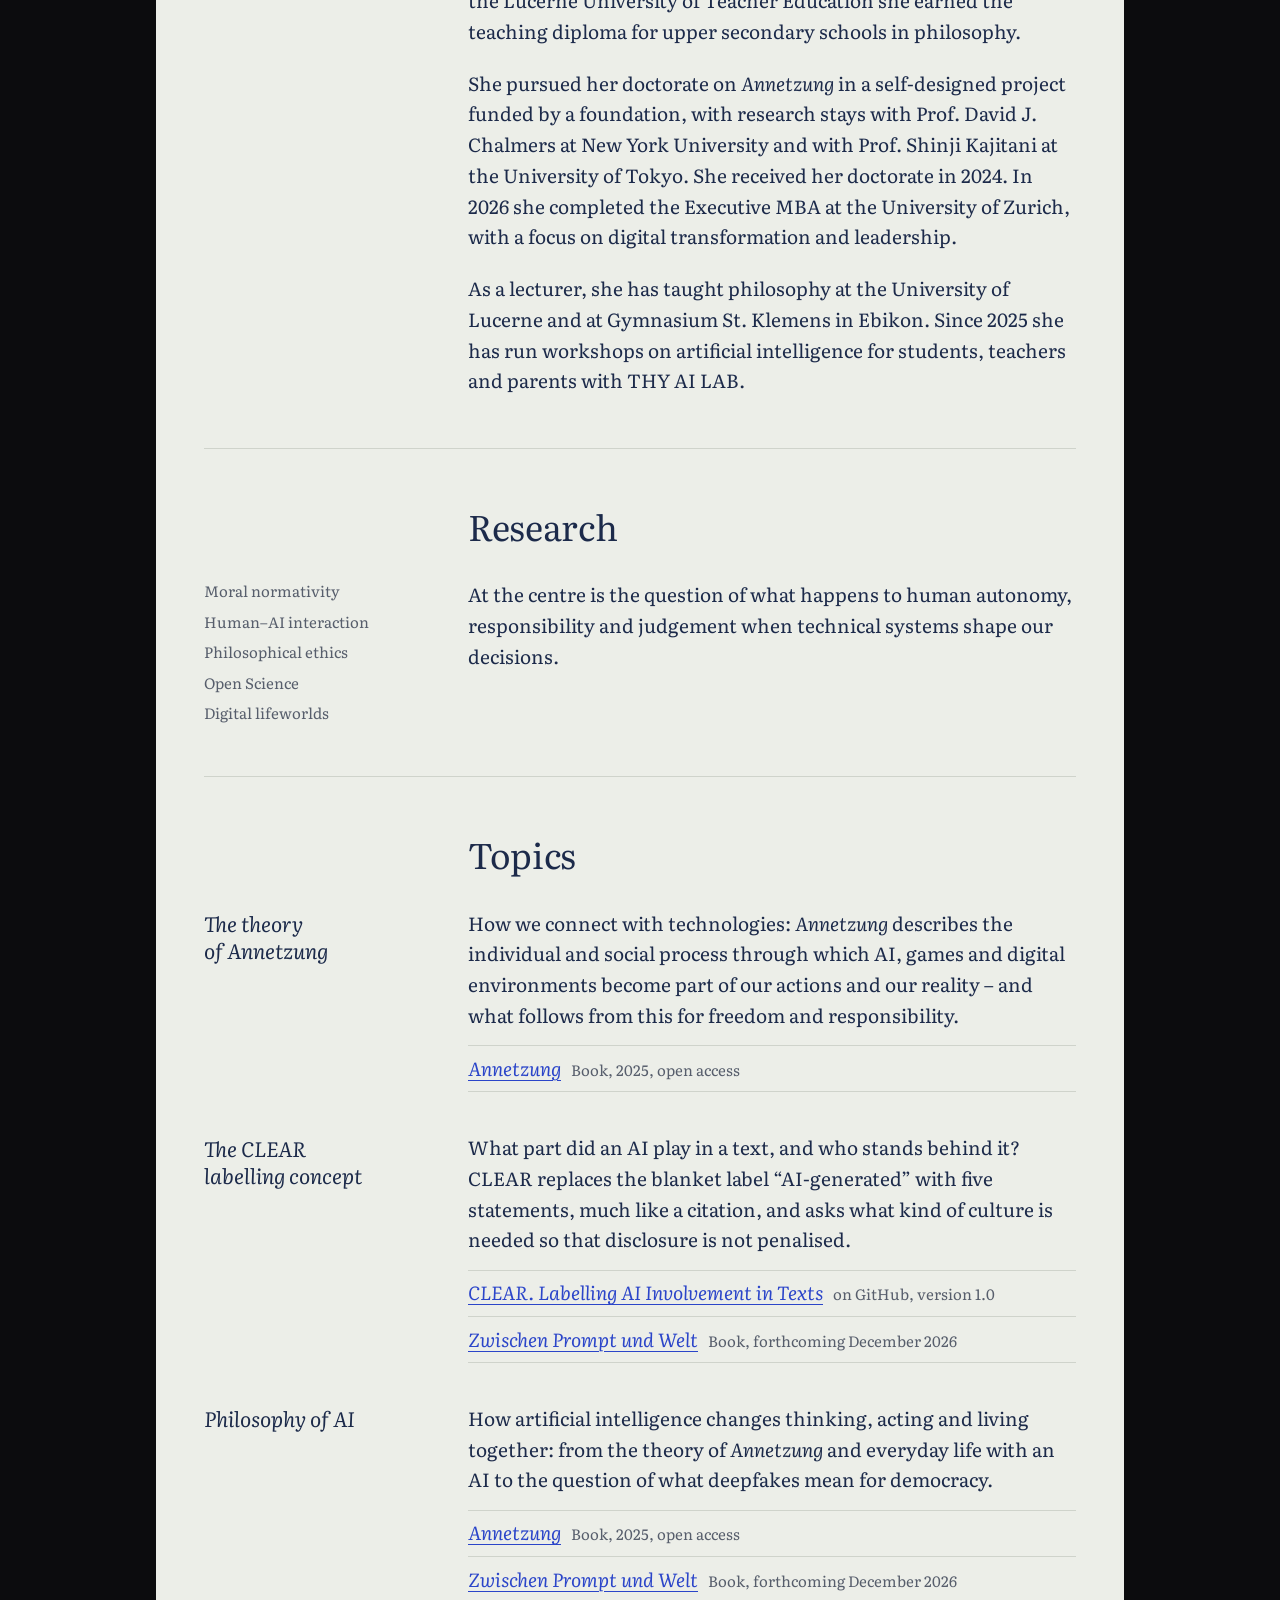
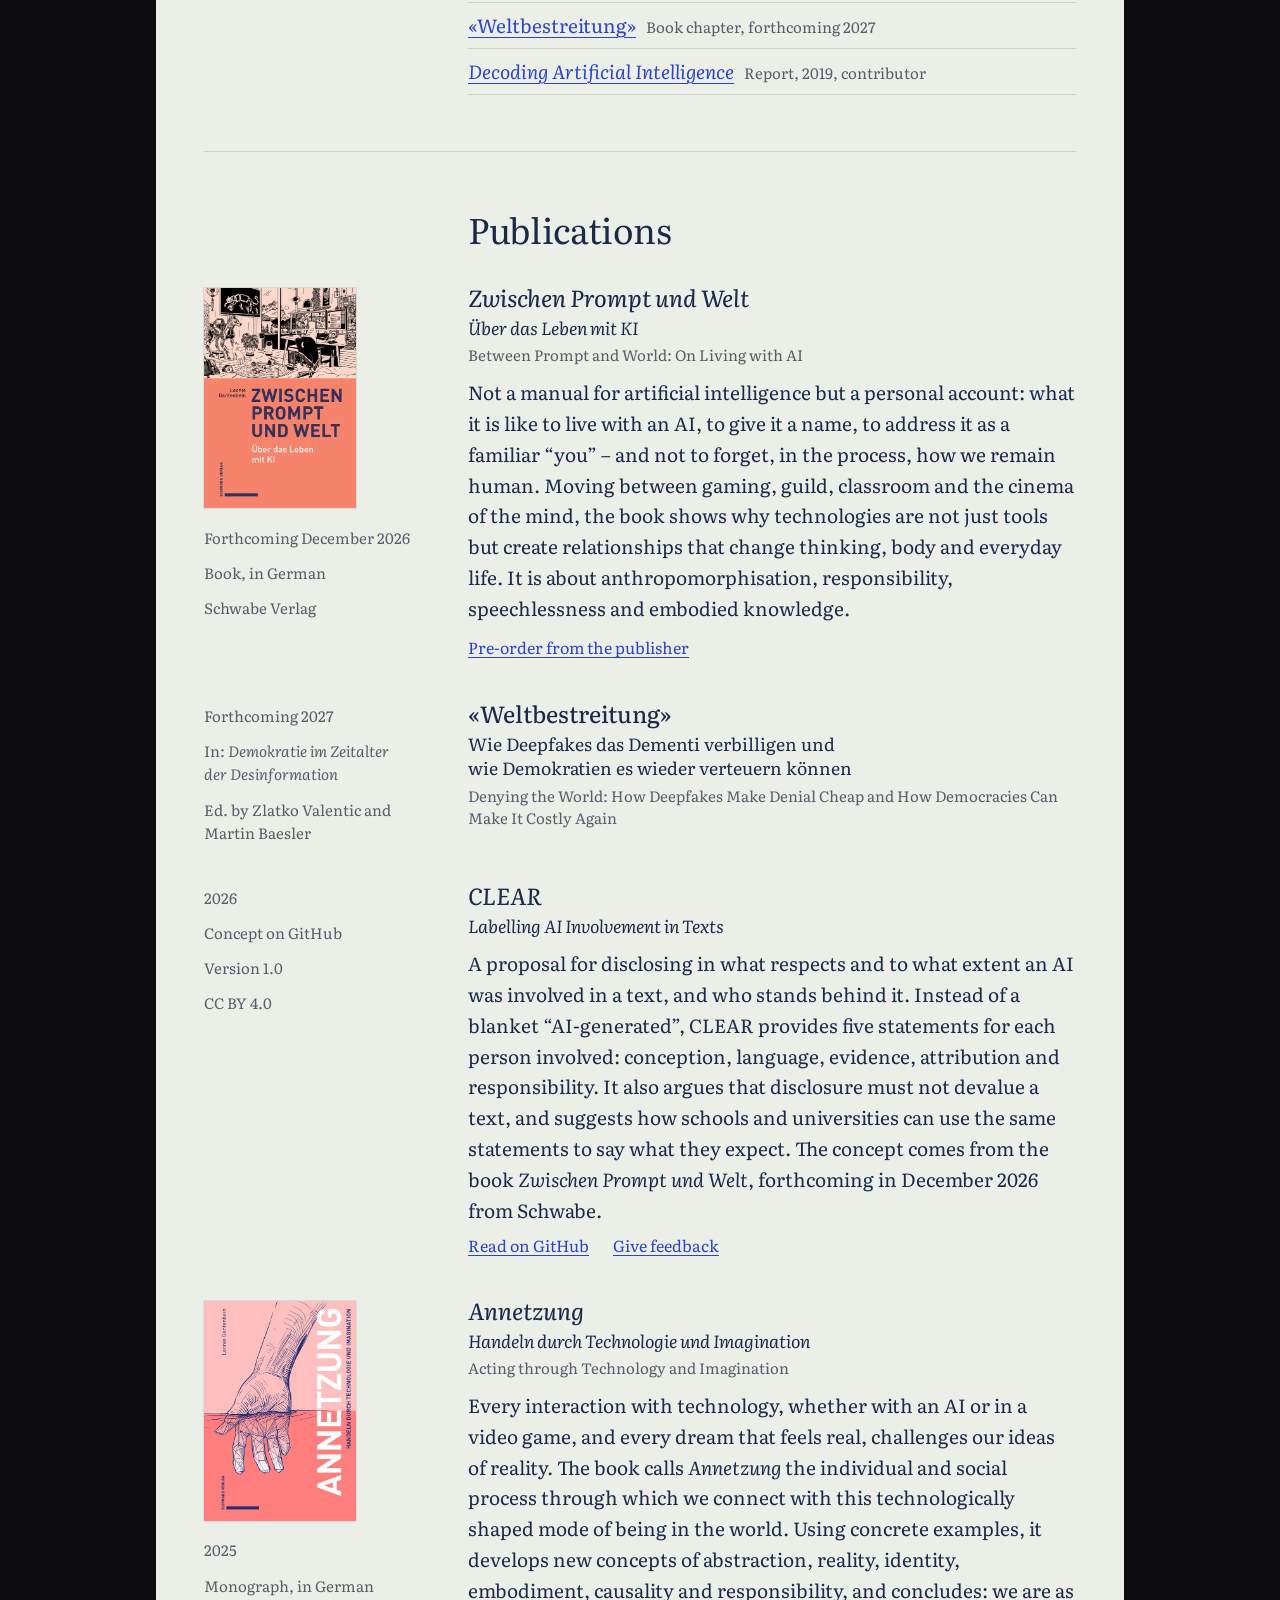
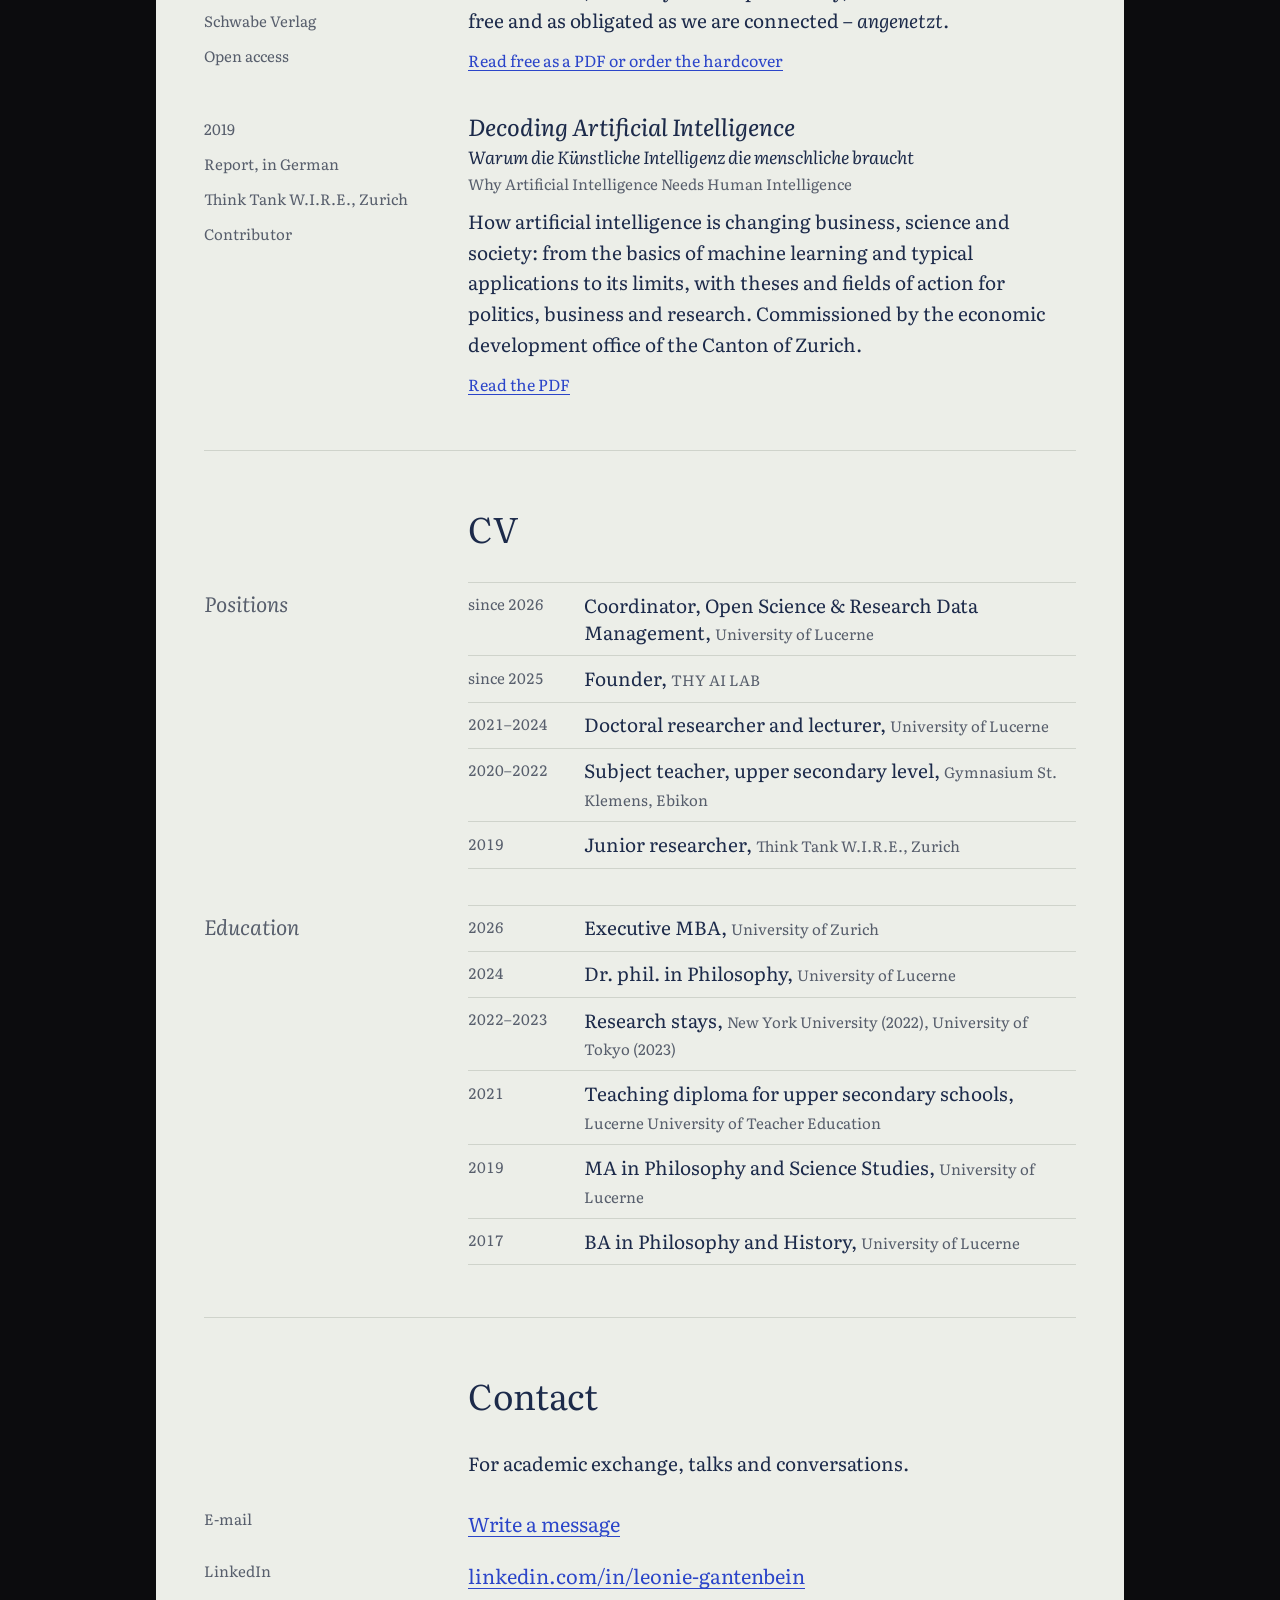
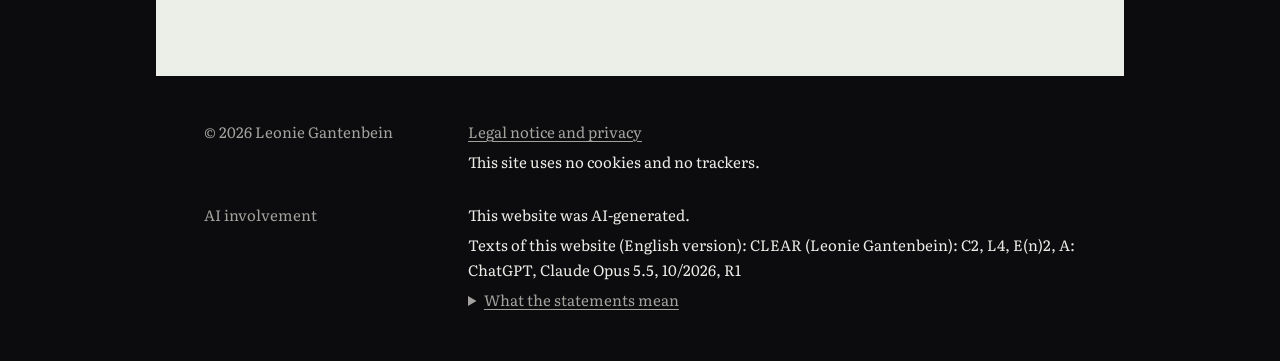
==== commit d507e225: "Add files via upload" ====
--- a/en/index.html
+++ b/en/index.html
@@ -29,7 +29,7 @@
 
   <div class="seite">
 
-    <header class="kopf raster">
+    <header class="kopf raster nacht">
       <a class="kopf__name rand" href="#">Dr. phil. Leonie Gantenbein</a>
       <nav class="kopf__nav text" aria-label="Main navigation">
         <ul>
@@ -37,6 +37,7 @@
           <li><a href="#research">Research</a></li>
           <li><a href="#topics">Topics</a></li>
           <li><a href="#publications">Publications</a></li>
+          <li><a href="#cv">CV</a></li>
           <li><a href="#contact">Contact</a></li>
           <li class="kopf__sprache"><a href="../" lang="de" hreflang="de">Deutsch</a></li>
         </ul>
@@ -46,7 +47,7 @@
     <main id="content">
 
       <!-- Opening -->
-      <section class="eroeffnung" aria-labelledby="name">
+      <section class="eroeffnung nacht" aria-labelledby="name">
         <h1 class="eroeffnung__name" id="name">Leonie Gantenbein</h1>
 
         <div class="raster">
@@ -61,6 +62,8 @@
           </div>
         </div>
       </section>
+
+      <div class="blatt">
 
       <!-- About -->
       <section class="abschnitt" id="about" aria-labelledby="title-about">
@@ -80,12 +83,16 @@
 
         <div class="raster">
           <aside class="rand" aria-label="In brief">
-            <p>Studied philosophy, history and science studies at the University of Lucerne</p>
-            <p>Doctorate on <i lang="de">Annetzung</i> with technologies, with research at New York University and the University of Tokyo</p>
+            <p>Dr. phil. in Philosophy, University of Lucerne</p>
+            <p>Research stays at New York University and the University of Tokyo</p>
+            <p>Teaching diploma for upper secondary schools, Executive MBA from the University of Zurich</p>
           </aside>
           <div class="text prosa">
             <p>Leonie Gantenbein is a philosopher, lecturer, researcher and author. She coordinates Open Science &amp; Research Data Management at the University of Lucerne, making science safer and more reflective about data.</p>
             <p>Her research examines how digital technologies change the way we act, think and live together, and what it means to be human in a networked world. How do AI and virtual worlds change our experiences, our moral decisions and our ideas of reality? Her work connects philosophical ethics with concrete questions from research and everyday life.</p>
+            <p>She studied philosophy and history at the University of Lucerne and completed her master’s in philosophy and science studies. At the Lucerne University of Teacher Education she earned the teaching diploma for upper secondary schools in philosophy.</p>
+            <p>She pursued her doctorate on <i lang="de">Annetzung</i> in a self-designed project funded by a foundation, with research stays with Prof. David J. Chalmers at New York University and with Prof. Shinji Kajitani at the University of Tokyo. She received her doctorate in 2024. In 2026 she completed the Executive MBA at the University of Zurich, with a focus on digital transformation and leadership.</p>
+            <p>As a lecturer, she has taught philosophy at the University of Lucerne and at Gymnasium St. Klemens in Ebikon. Since 2025 she has run workshops on artificial intelligence for students, teachers and parents with THY AI LAB.</p>
           </div>
         </div>
       </section>
@@ -136,7 +143,7 @@
             <p class="thema__text">What part did an AI play in a text, and who stands behind it? CLEAR replaces the blanket label “AI-generated” with five statements, much like a citation, and asks what kind of culture is needed so that disclosure is not penalised.</p>
             <ul class="thema__verweise">
               <li><a href="https://github.com/LeonieGantenbein/clear-kennzeichnung/blob/main/README.en.md"><cite>CLEAR. Labelling AI Involvement in Texts</cite></a> <span class="thema__art">on GitHub, version 1.0</span></li>
-              <li><a href="#zwischen-prompt-und-welt"><cite lang="de">Zwischen Prompt und Welt</cite></a> <span class="thema__art">Book, forthcoming 2027</span></li>
+              <li><a href="#zwischen-prompt-und-welt"><cite lang="de">Zwischen Prompt und Welt</cite></a> <span class="thema__art">Book, forthcoming December 2026</span></li>
             </ul>
           </div>
         </article>
@@ -147,8 +154,9 @@
             <p class="thema__text">How artificial intelligence changes thinking, acting and living together: from the theory of <i lang="de">Annetzung</i> and everyday life with an AI to the question of what deepfakes mean for democracy.</p>
             <ul class="thema__verweise">
               <li><a href="#annetzung"><cite lang="de">Annetzung</cite></a> <span class="thema__art">Book, 2025, open access</span></li>
-              <li><a href="#zwischen-prompt-und-welt"><cite lang="de">Zwischen Prompt und Welt</cite></a> <span class="thema__art">Book, forthcoming 2027</span></li>
+              <li><a href="#zwischen-prompt-und-welt"><cite lang="de">Zwischen Prompt und Welt</cite></a> <span class="thema__art">Book, forthcoming December 2026</span></li>
               <li><a href="#weltbestreitung"><span lang="de">«Weltbestreitung»</span></a> <span class="thema__art">Book chapter, forthcoming 2027</span></li>
+              <li><a href="#decoding-ai"><cite>Decoding Artificial Intelligence</cite></a> <span class="thema__art">Report, 2019, contributor</span></li>
             </ul>
           </div>
         </article>
@@ -162,7 +170,11 @@
 
         <article class="eintrag raster" id="zwischen-prompt-und-welt">
           <div class="rand">
-            <p>Forthcoming 2027</p>
+            <a class="cover" href="https://www.schwabe.ch/produkt/leonie-gantenbein-zwischen-prompt-und-welt-9783796556333-t-20562" tabindex="-1" aria-hidden="true">
+              <img src="../cover-zwischen-prompt-und-welt.jpg" width="480" height="695" loading="lazy"
+                   alt="Cover of “Zwischen Prompt und Welt”">
+            </a>
+            <p>Forthcoming December 2026</p>
             <p>Book, in German</p>
             <p>Schwabe Verlag</p>
           </div>
@@ -172,6 +184,7 @@
               <span class="eintrag__uebersetzung">Between Prompt and World: On Living with AI</span>
             </h3>
             <p class="eintrag__text">Not a manual for artificial intelligence but a personal account: what it is like to live with an AI, to give it a name, to address it as a familiar “you” – and not to forget, in the process, how we remain human. Moving between gaming, guild, classroom and the cinema of the mind, the book shows why technologies are not just tools but create relationships that change thinking, body and everyday life. It is about anthropomorphisation, responsibility, speechlessness and embodied knowledge.</p>
+            <a class="eintrag__link" href="https://www.schwabe.ch/produkt/leonie-gantenbein-zwischen-prompt-und-welt-9783796556333-t-20562">Pre-order from the publisher</a>
           </div>
         </article>
 
@@ -187,7 +200,6 @@
               <span class="eintrag__untertitel">Wie Deepfakes das Dementi verbilligen und wie Demokratien es wieder verteuern können</span></span>
               <span class="eintrag__uebersetzung">Denying the World: How Deepfakes Make Denial Cheap and How Democracies Can Make It Costly Again</span>
             </h3>
-            <p class="eintrag__text">Deepfakes endanger democracy less by deceiving people than by making denial cheap: because convincing fakes are possible, even a genuine video can more easily be dismissed as “fake”. The chapter reviews the evidence from the 2024 and 2025 election years, uses a case from Punjab to show how the accusation of forgery turns verification itself into a dispute, and sets out the limits of the labelling obligations in the AI Act. It proposes a principle of accountable denial: powerful actors who cry “fake” should give reasons and accept an independent review.</p>
           </div>
         </article>
 
@@ -202,7 +214,7 @@
             <h3 class="eintrag__titel">
               <cite>CLEAR <span class="eintrag__untertitel">Labelling AI Involvement in Texts</span></cite>
             </h3>
-            <p class="eintrag__text">A proposal for disclosing in what respects and to what extent an AI was involved in a text, and who stands behind it. Instead of a blanket “AI-generated”, CLEAR provides five statements for each person involved: conception, language, evidence, attribution and responsibility. It also argues that disclosure must not devalue a text, and suggests how schools and universities can use the same statements to say what they expect. The concept comes from the book <cite lang="de">Zwischen Prompt und Welt</cite>, forthcoming in 2027 from Schwabe.</p>
+            <p class="eintrag__text">A proposal for disclosing in what respects and to what extent an AI was involved in a text, and who stands behind it. Instead of a blanket “AI-generated”, CLEAR provides five statements for each person involved: conception, language, evidence, attribution and responsibility. It also argues that disclosure must not devalue a text, and suggests how schools and universities can use the same statements to say what they expect. The concept comes from the book <cite lang="de">Zwischen Prompt und Welt</cite>, forthcoming in December 2026 from Schwabe.</p>
             <p class="eintrag__links">
               <a class="eintrag__link" href="https://github.com/LeonieGantenbein/clear-kennzeichnung/blob/main/README.en.md">Read on GitHub</a>
               <a class="eintrag__link" href="https://github.com/LeonieGantenbein/clear-kennzeichnung/issues">Give feedback</a>
@@ -212,6 +224,10 @@
 
         <article class="eintrag raster" id="annetzung">
           <div class="rand">
+            <a class="cover" href="https://www.schwabe.ch/produkt/leonie-gantenbein-annetzung-9783796553592-t-13449" tabindex="-1" aria-hidden="true">
+              <img src="../cover-annetzung.jpg" width="480" height="695" loading="lazy"
+                   alt="Cover of “Annetzung”">
+            </a>
             <p>2025</p>
             <p>Monograph, in German</p>
             <p>Schwabe Verlag</p>
@@ -223,9 +239,89 @@
               <span class="eintrag__uebersetzung">Acting through Technology and Imagination</span>
             </h3>
             <p class="eintrag__text">Every interaction with technology, whether with an AI or in a video game, and every dream that feels real, challenges our ideas of reality. The book calls <i lang="de">Annetzung</i> the individual and social process through which we connect with this technologically shaped mode of being in the world. Using concrete examples, it develops new concepts of abstraction, reality, identity, embodiment, causality and responsibility, and concludes: we are as free and as obligated as we are connected – <i lang="de">angenetzt</i>.</p>
-            <a class="eintrag__link" href="https://www.schwabe.ch/produkt/leonie-gantenbein-annetzung-9783796553608-t-19779">Read free as a PDF or order the hardcover</a>
-          </div>
-        </article>
+            <a class="eintrag__link" href="https://www.schwabe.ch/produkt/leonie-gantenbein-annetzung-9783796553592-t-13449">Read free as a PDF or order the hardcover</a>
+          </div>
+        </article>
+
+        <article class="eintrag raster" id="decoding-ai">
+          <div class="rand">
+            <p>2019</p>
+            <p>Report, in German</p>
+            <p>Think Tank W.I.R.E., Zurich</p>
+            <p>Contributor</p>
+          </div>
+          <div class="text">
+            <h3 class="eintrag__titel">
+              <cite>Decoding Artificial Intelligence <span class="eintrag__untertitel" lang="de">Warum die Künstliche Intelligenz die menschliche braucht</span></cite>
+              <span class="eintrag__uebersetzung">Why Artificial Intelligence Needs Human Intelligence</span>
+            </h3>
+            <p class="eintrag__text">How artificial intelligence is changing business, science and society: from the basics of machine learning and typical applications to its limits, with theses and fields of action for politics, business and research. Commissioned by the economic development office of the Canton of Zurich.</p>
+            <a class="eintrag__link" href="https://www.thewire.ch/data/files/Decoding_Artifical_Intelligence_W.I.R.E._2020.pdf">Read the PDF</a>
+          </div>
+        </article>
+      </section>
+
+      <!-- CV (shortened) -->
+      <section class="abschnitt" id="cv" aria-labelledby="title-cv">
+        <div class="raster">
+          <h2 class="abschnitt__titel text" id="title-cv">CV</h2>
+        </div>
+
+        <div class="cv raster">
+          <h3 class="cv__titel rand">Positions</h3>
+          <ol class="cv__liste text">
+            <li>
+              <span class="cv__zeit">since 2026</span>
+              <span class="cv__eintrag"><span class="cv__was">Coordinator, Open Science &amp; Research Data Management</span>, <span class="cv__wo">University of Lucerne</span></span>
+            </li>
+            <li>
+              <span class="cv__zeit">since 2025</span>
+              <span class="cv__eintrag"><span class="cv__was">Founder</span>, <span class="cv__wo">THY AI LAB</span></span>
+            </li>
+            <li>
+              <span class="cv__zeit">2021–2024</span>
+              <span class="cv__eintrag"><span class="cv__was">Doctoral researcher and lecturer</span>, <span class="cv__wo">University of Lucerne</span></span>
+            </li>
+            <li>
+              <span class="cv__zeit">2020–2022</span>
+              <span class="cv__eintrag"><span class="cv__was">Subject teacher, upper secondary level</span>, <span class="cv__wo">Gymnasium St. Klemens, Ebikon</span></span>
+            </li>
+            <li>
+              <span class="cv__zeit">2019</span>
+              <span class="cv__eintrag"><span class="cv__was">Junior researcher</span>, <span class="cv__wo">Think Tank W.I.R.E., Zurich</span></span>
+            </li>
+          </ol>
+        </div>
+
+        <div class="cv raster">
+          <h3 class="cv__titel rand">Education</h3>
+          <ol class="cv__liste text">
+            <li>
+              <span class="cv__zeit">2026</span>
+              <span class="cv__eintrag"><span class="cv__was">Executive MBA</span>, <span class="cv__wo">University of Zurich</span></span>
+            </li>
+            <li>
+              <span class="cv__zeit">2024</span>
+              <span class="cv__eintrag"><span class="cv__was">Dr. phil. in Philosophy</span>, <span class="cv__wo">University of Lucerne</span></span>
+            </li>
+            <li>
+              <span class="cv__zeit">2022–2023</span>
+              <span class="cv__eintrag"><span class="cv__was">Research stays</span>, <span class="cv__wo">New York University (2022), University of Tokyo (2023)</span></span>
+            </li>
+            <li>
+              <span class="cv__zeit">2021</span>
+              <span class="cv__eintrag"><span class="cv__was">Teaching diploma for upper secondary schools</span>, <span class="cv__wo">Lucerne University of Teacher Education</span></span>
+            </li>
+            <li>
+              <span class="cv__zeit">2019</span>
+              <span class="cv__eintrag"><span class="cv__was">MA in Philosophy and Science Studies</span>, <span class="cv__wo">University of Lucerne</span></span>
+            </li>
+            <li>
+              <span class="cv__zeit">2017</span>
+              <span class="cv__eintrag"><span class="cv__was">BA in Philosophy and History</span>, <span class="cv__wo">University of Lucerne</span></span>
+            </li>
+          </ol>
+        </div>
       </section>
 
       <!-- Contact -->
@@ -249,9 +345,11 @@
         </dl>
       </section>
 
+      </div><!-- /blatt -->
+
     </main>
 
-    <footer class="fuss raster">
+    <footer class="fuss raster nacht">
       <p class="rand">© 2026 Leonie Gantenbein</p>
       <div class="text">
         <p><a href="imprint.html">Legal notice and privacy</a></p>
@@ -262,7 +360,7 @@
       <p class="rand">AI involvement</p>
       <div class="text clear-angabe">
         <p class="clear-angabe__hinweis">This website was AI-generated.</p>
-        <p class="clear-angabe__zeile">Texts of this website (English version): CLEAR (author): C2, L4, E(n)2, A: ChatGPT, Claude Opus 5.5, 10/2026, R1</p>
+        <p class="clear-angabe__zeile">Texts of this website (English version): CLEAR (Leonie Gantenbein): C2, L4, E(n)2, A: ChatGPT, Claude Opus 5.5, 10/2026, R1</p>
         <details>
           <summary>What the statements mean</summary>
           <dl class="clear-angabe__liste">
--- a/style.css
+++ b/style.css
@@ -39,6 +39,7 @@
    Farben: Tinte auf kühlem Papier. Hier zentral änderbar.
 ------------------------------------------------------------ */
 :root {
+  --nacht: #0c0c0e;   /* schwarzer Rahmen, Kopf und Fuss */
   --papier: #eceee8;
   --tinte: #1c2a4a;
   --graphit: #575e6c;
@@ -305,6 +306,43 @@
   margin-left: 0.4rem;
 }
 
+/* Lebenslauf: Rubrik im Rand, Zeilen mit Zeitraum links */
+.cv { padding-bottom: 2.25rem; }
+.raster > .cv__titel { grid-column: 1; }
+.cv__titel {
+  font-size: 1.3rem;
+  font-weight: 400;
+  font-style: italic;
+  line-height: 1.3;
+  padding-top: 0.5rem;
+  hyphens: manual;
+}
+.cv__liste {
+  list-style: none;
+  margin: 0;
+  padding: 0;
+}
+.cv__liste li {
+  display: grid;
+  grid-template-columns: 6.25rem minmax(0, 1fr);
+  column-gap: 1rem;
+  padding: 0.55rem 0;
+  border-top: 1px solid var(--linie);
+  line-height: 1.45;
+}
+.cv__liste li:last-child { border-bottom: 1px solid var(--linie); }
+.cv__zeit {
+  color: var(--graphit);
+  font-size: 0.9375rem;
+  padding-top: 0.1rem;
+  font-variant-numeric: tabular-nums;
+}
+.cv__wo {
+  color: var(--graphit);
+  font-size: 0.9375rem;
+}
+.cv__text { padding-top: 0.55rem; }
+
 /* Mehrere Links unter einem Eintrag */
 .eintrag__links {
   display: flex;
@@ -326,6 +364,21 @@
   padding-bottom: 2.25rem;
 }
 .eintrag .rand { padding-top: 0.35rem; }
+
+/* Buchcover im Rand, über den Angaben */
+.cover {
+  display: block;
+  width: 100%;
+  max-width: 9.5rem;
+  margin-bottom: 1.1rem;
+}
+.cover img {
+  display: block;
+  width: 100%;
+  height: auto;
+  border-radius: 1px;
+  box-shadow: 0 0 0 1px rgba(28, 42, 74, 0.1);
+}
 
 .eintrag__titel {
   font-size: 1.45rem;
@@ -461,7 +514,9 @@
     margin-bottom: 0.3rem;
   }
   .eintrag .rand p + p { margin-top: 0; }
-  .eintrag .rand p + p::before { content: ",\00a0"; }
+  .cover { flex: 0 0 100%; max-width: none; margin-bottom: 0.9rem; }
+  .cover img { width: 7.5rem; }
+  .eintrag .rand p:not(:last-child)::after { content: ",\00a0"; }
 
   /* Kurzbiografie steht auf dem Handy unter dem Fliesstext */
   .abschnitt aside.rand { order: 2; padding-bottom: 2rem; }
@@ -473,11 +528,69 @@
   .kontakt .rand { margin-bottom: 0.1rem; }
   .thema__titel { margin-bottom: 0.6rem; font-size: 1.35rem; }
   .thema__art { display: block; margin-left: 0; }
+  .cv__titel { margin-bottom: 0.4rem; padding-top: 0; font-size: 1.35rem; }
+  .cv__liste li { grid-template-columns: 5.25rem minmax(0, 1fr); column-gap: 0.75rem; }
+  .cv__wo { display: block; }
   .kontakt .text { font-size: 1.125rem; }
 
   .fuss { row-gap: 0.3rem; }
   .fuss .text + .rand { margin-top: 1.5rem; }
   .clear-angabe__liste div { grid-template-columns: 3.75rem minmax(0, 1fr); }
+}
+
+/* ------------------------------------------------------------
+   Rahmen: Kopf, Eröffnung und Fuss auf Schwarz,
+   der Lesetext liegt wie ein Blatt Papier darauf.
+------------------------------------------------------------ */
+body { background: var(--nacht); }
+
+.nacht {
+  --papier: var(--nacht);
+  --tinte: #ecebe7;
+  --graphit: #a3a29e;
+  --linie: #2a2a2e;
+  --markierung: #f2957f;
+  color: var(--tinte);
+}
+
+.seite {
+  --blatt-rand: 3rem;
+  max-width: calc(var(--rand) + var(--abstand) + var(--spalte) + 9rem);
+  padding: 0 4.5rem;
+}
+
+.blatt {
+  margin: 0 calc(-1 * var(--blatt-rand));
+  padding: 0 var(--blatt-rand) 3rem;
+  background: var(--papier);
+  color: var(--tinte);
+}
+.blatt > .abschnitt:first-child { border-top: 0; }
+
+.eroeffnung { padding-bottom: clamp(3.5rem, 8vw, 5.5rem); }
+
+.fuss {
+  margin-top: 0;
+  padding-top: 2.75rem;
+  border-top: 0;
+}
+
+/* Unterseite (Impressum) als Blatt */
+.unterseite.blatt { padding-top: clamp(2.5rem, 6vw, 4.5rem); }
+.kopf + .blatt { margin-top: clamp(2.25rem, 5vw, 3.5rem); }
+
+@media (max-width: 40rem) {
+  .seite {
+    --blatt-rand: 1rem;
+    padding: 0 1.375rem;
+  }
+  .blatt { padding-bottom: 2rem; }
+}
+
+@media print {
+  body { background: #fff; }
+  .nacht { --tinte: #000; --graphit: #444; --linie: #ccc; --markierung: #000; }
+  .blatt { margin: 0; padding: 0; }
 }
 
 @media print {
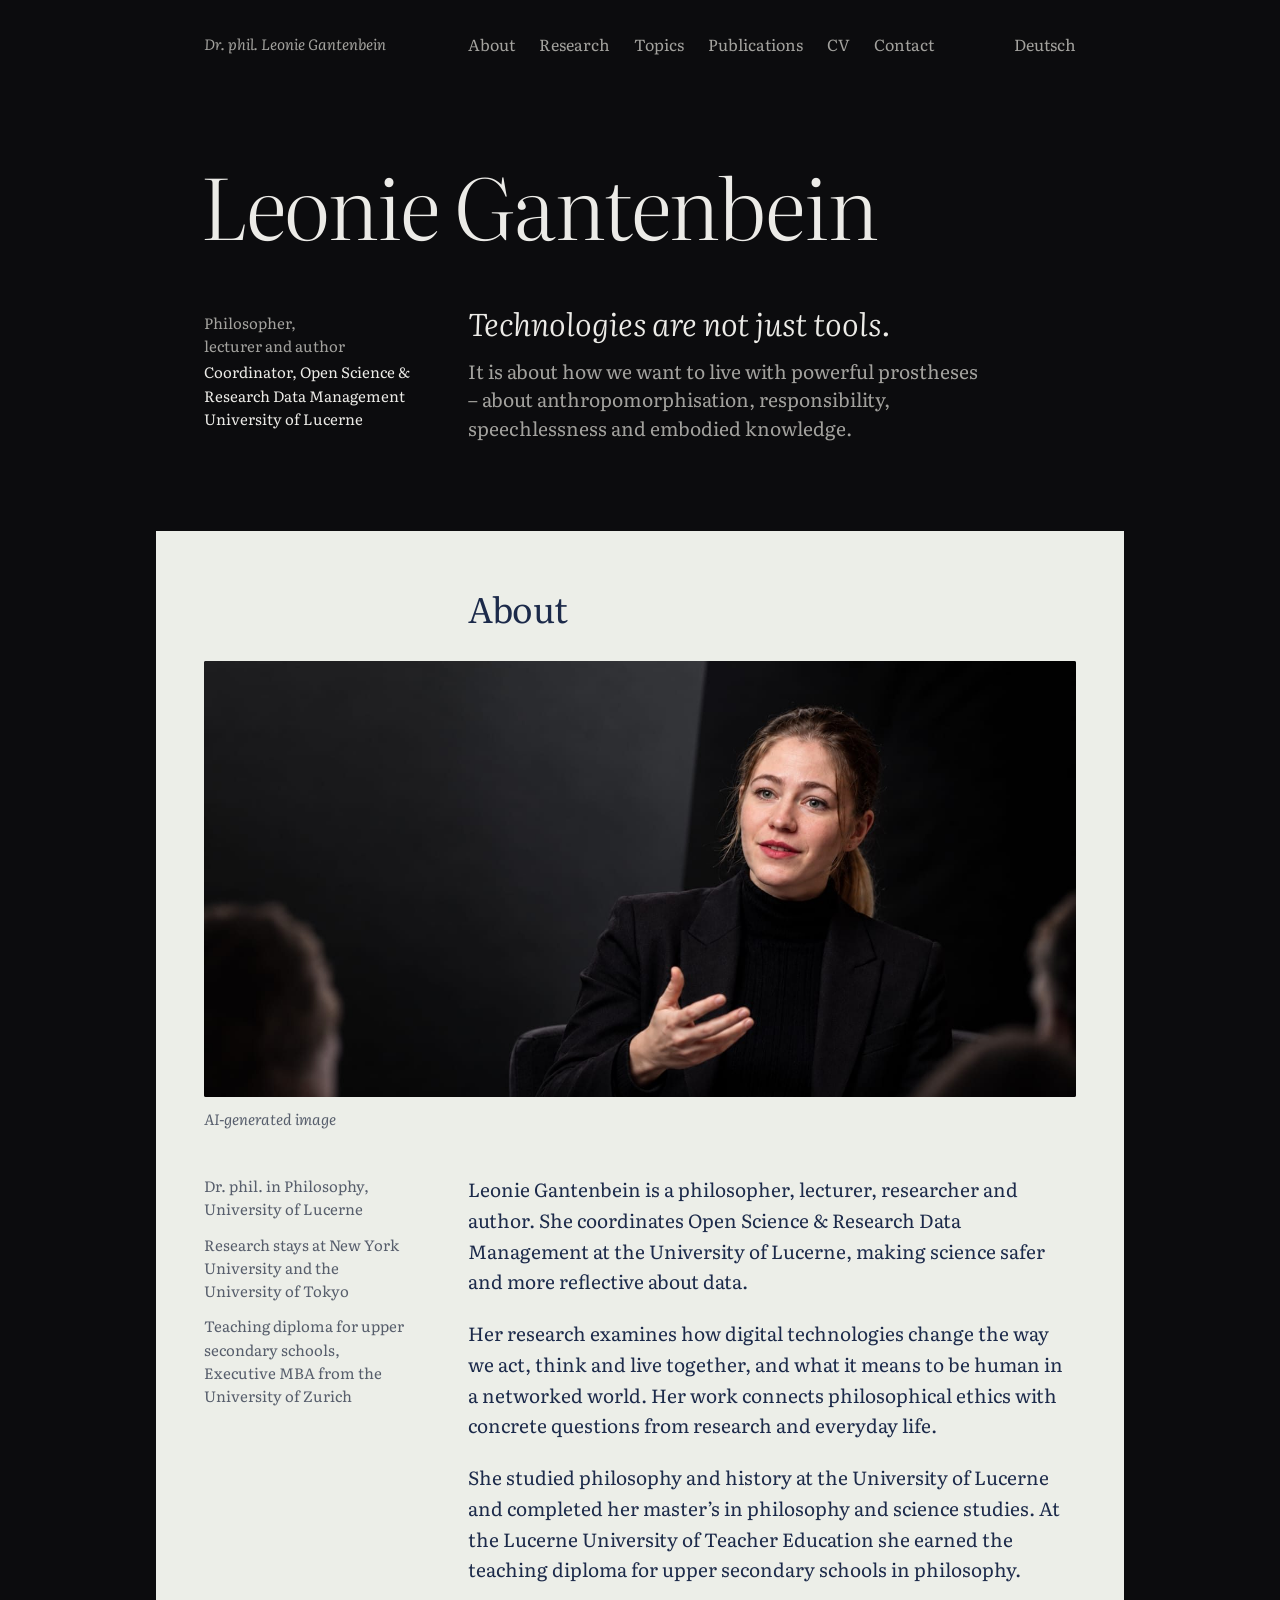
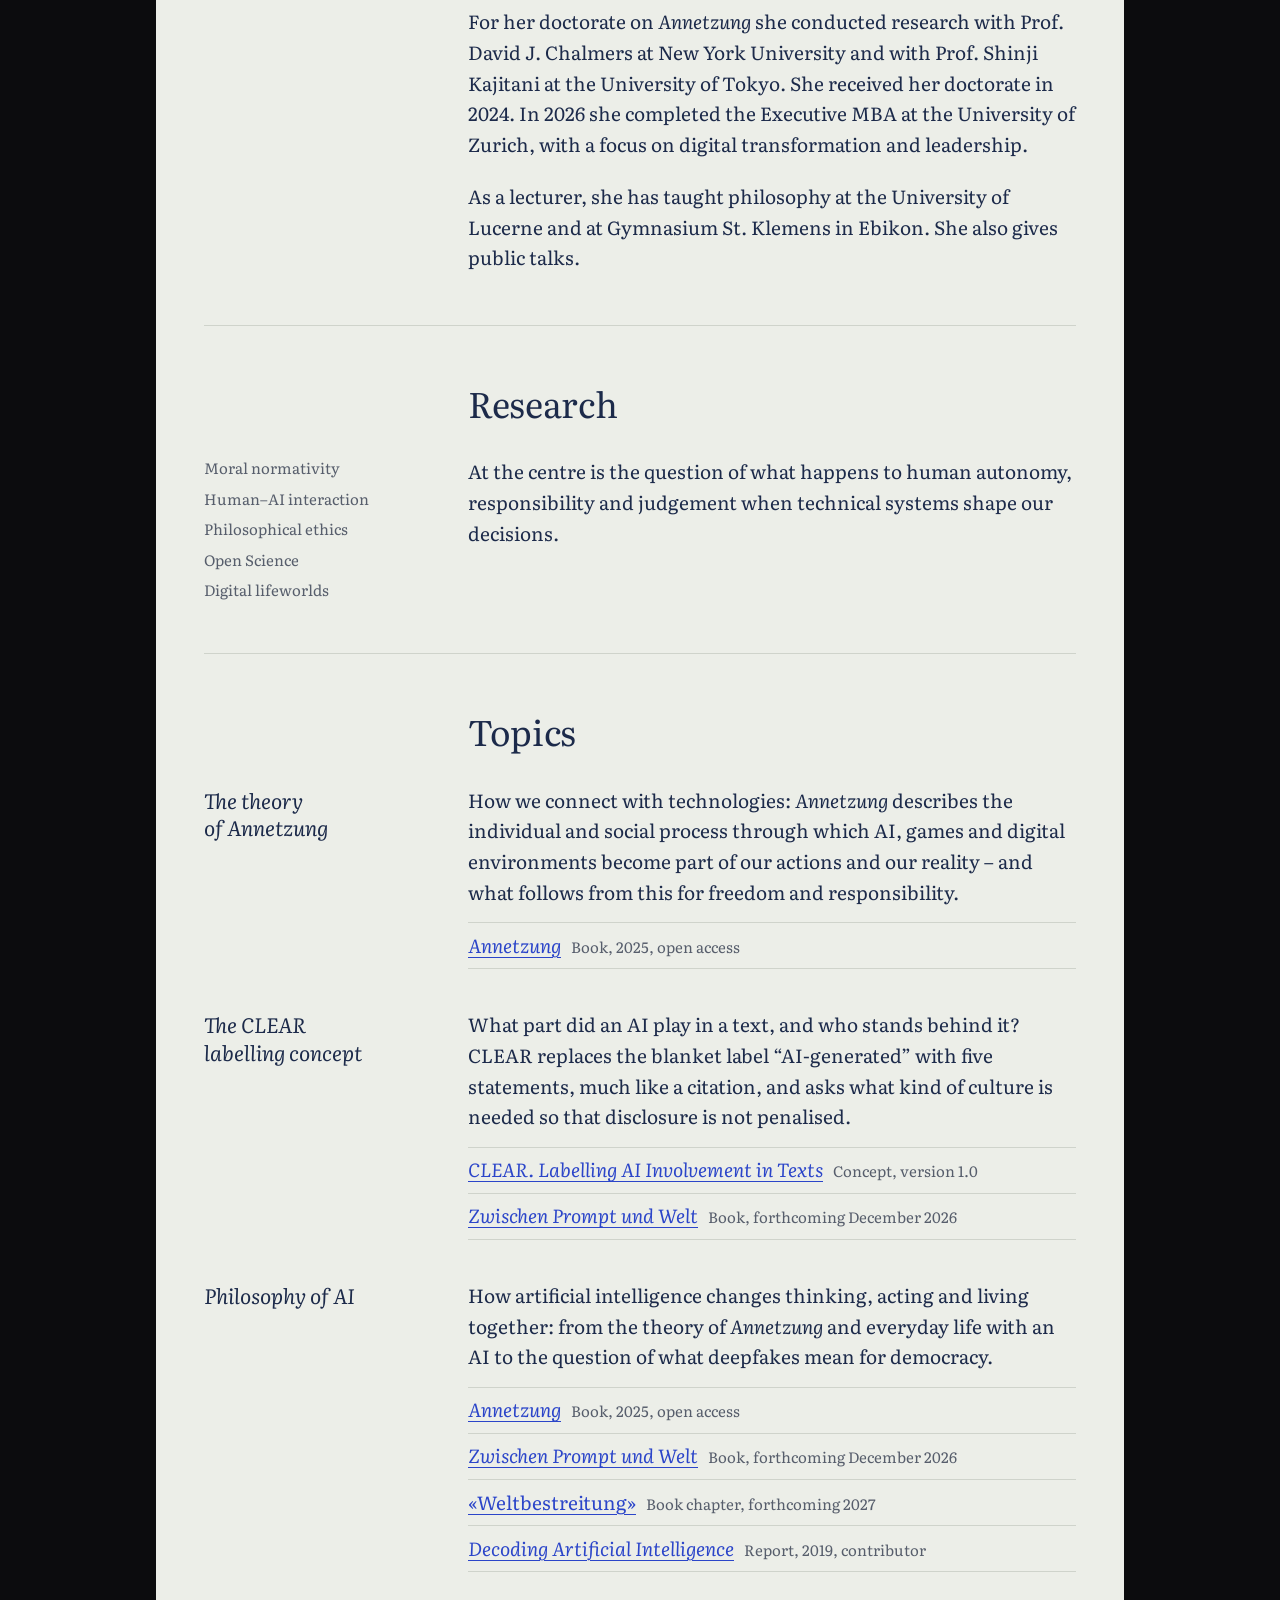
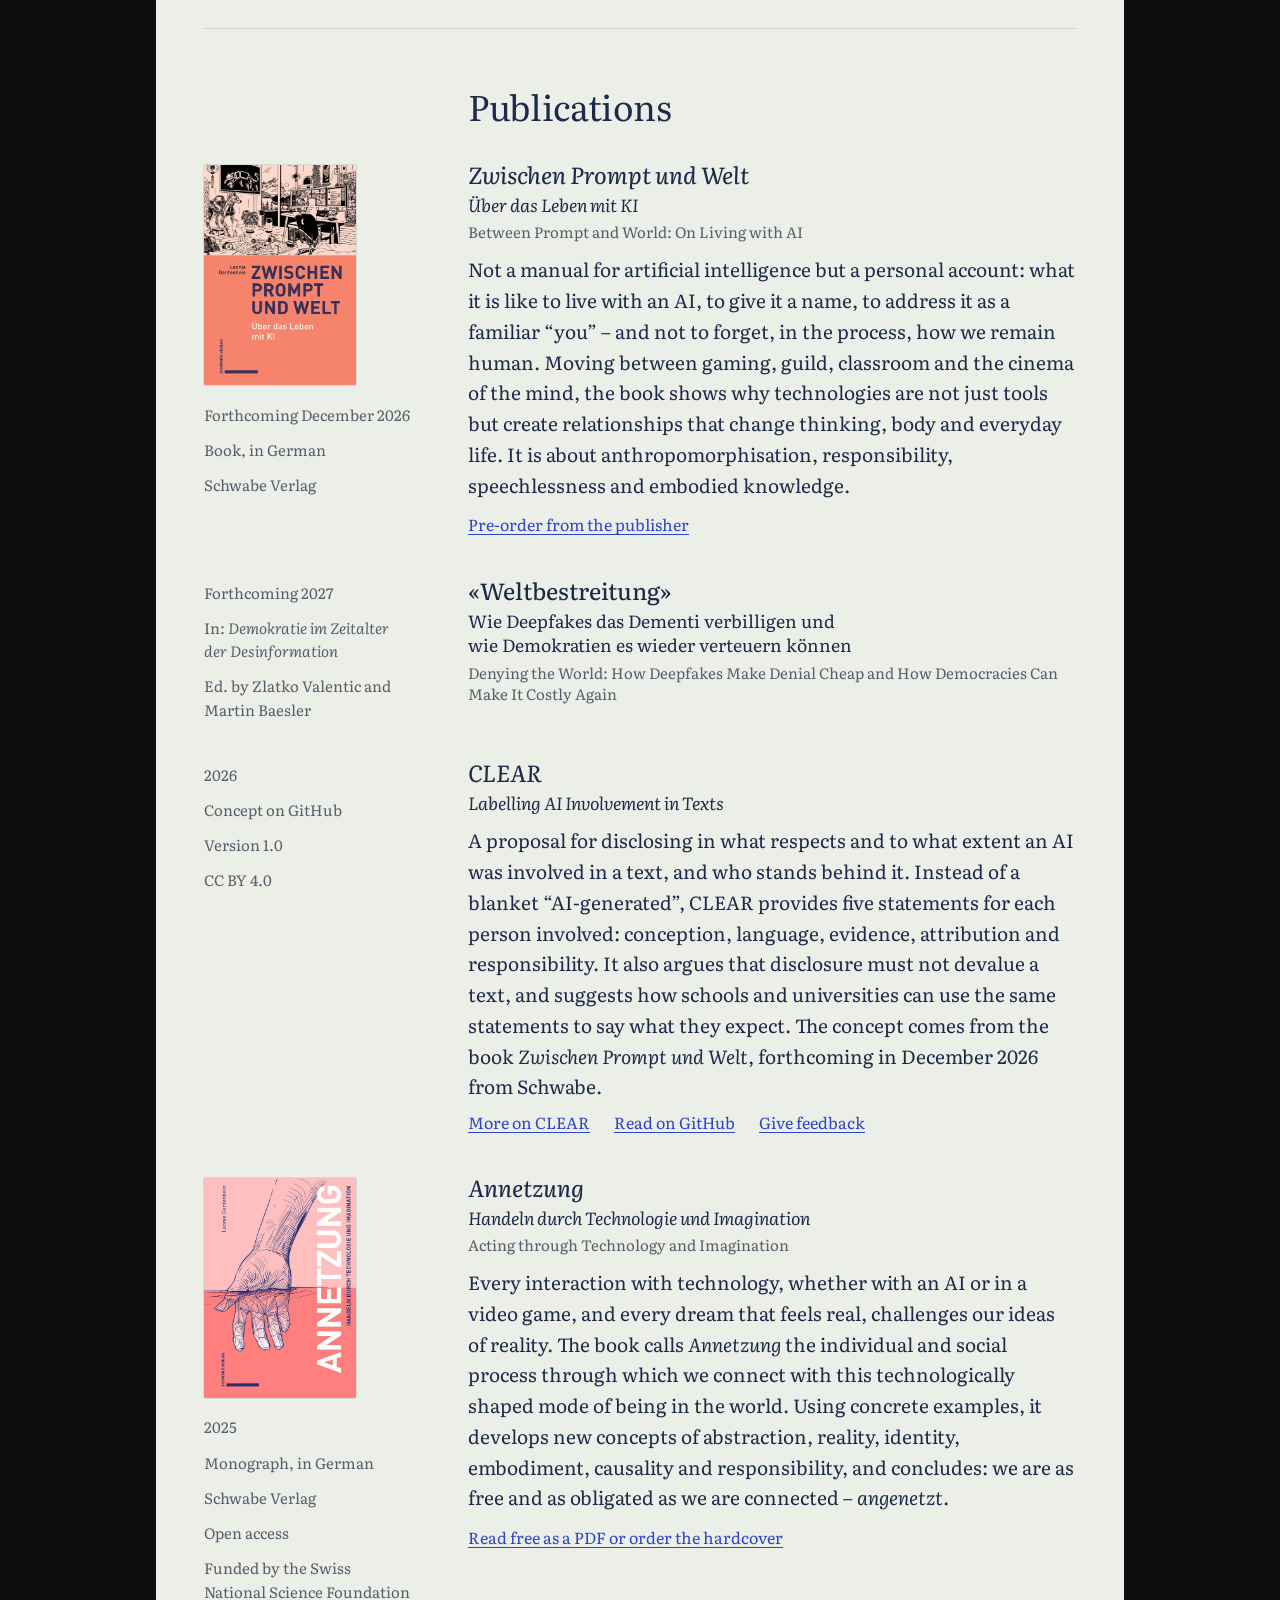
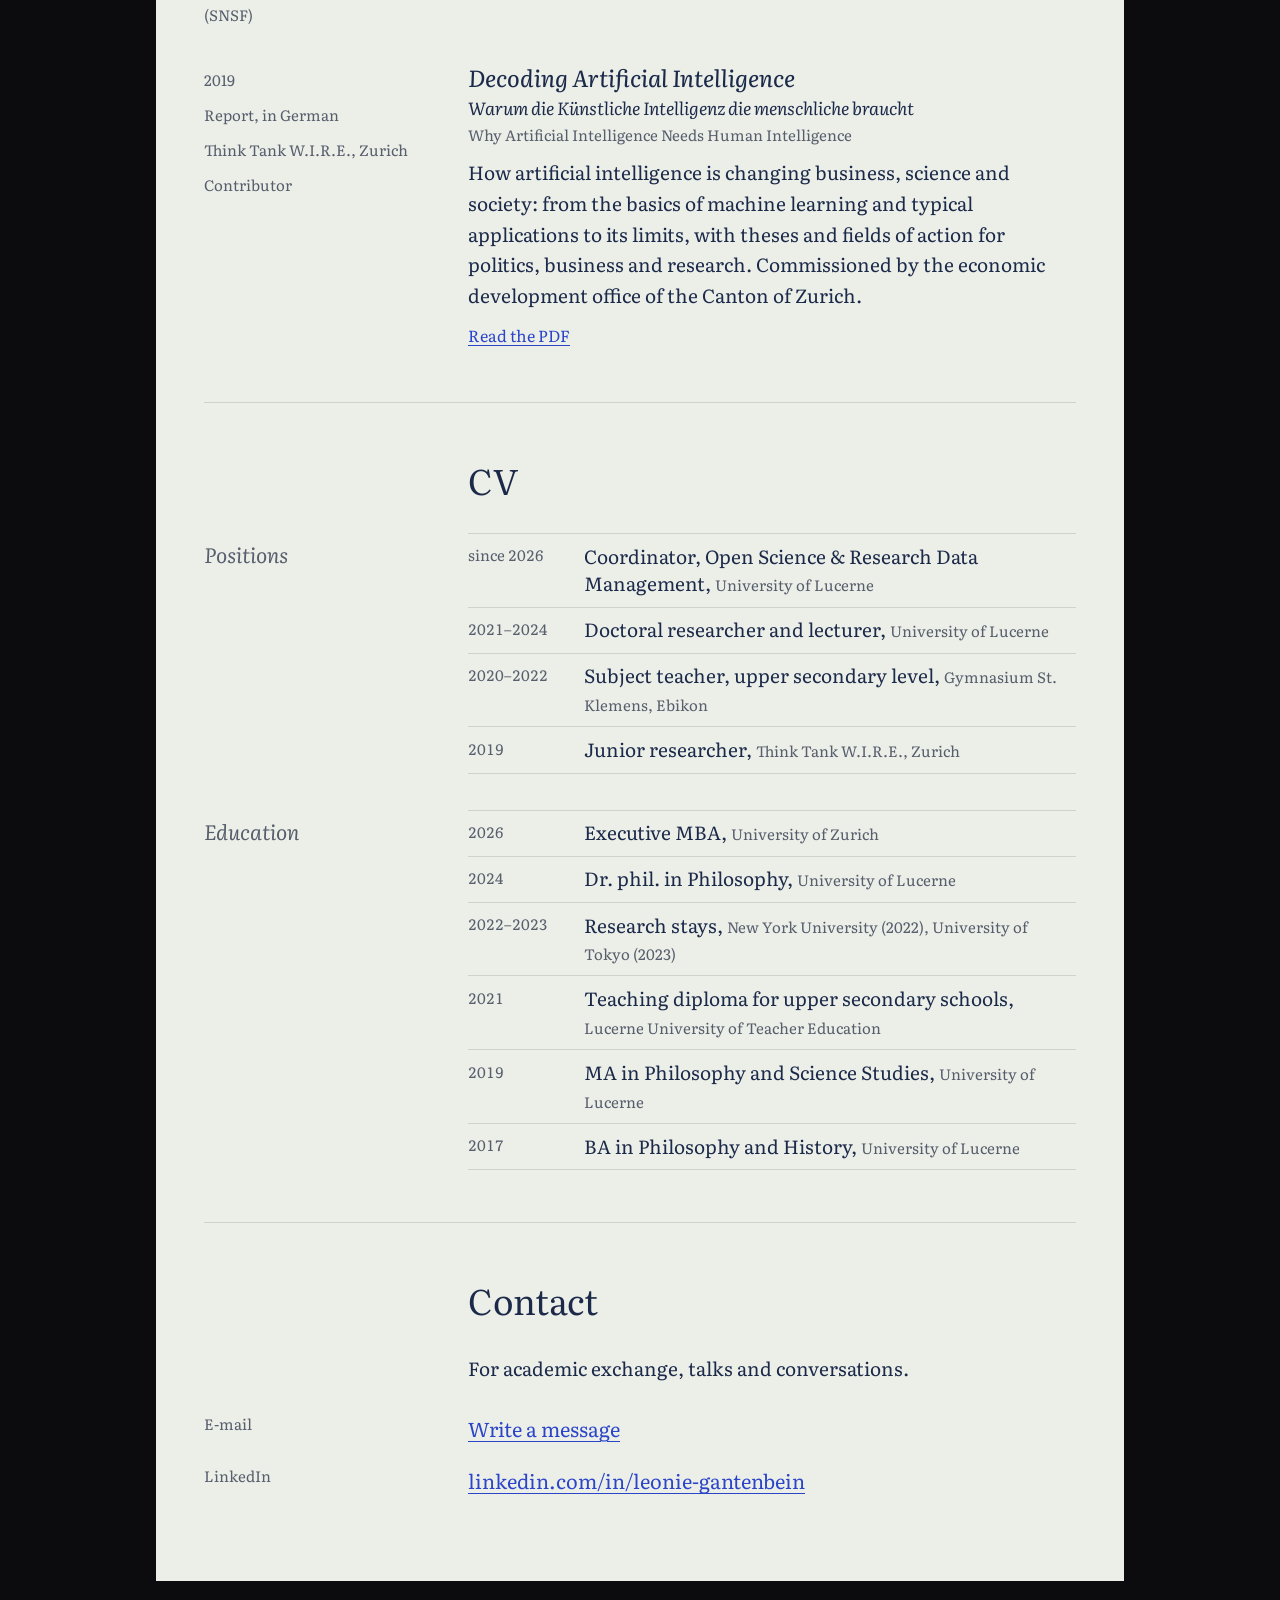
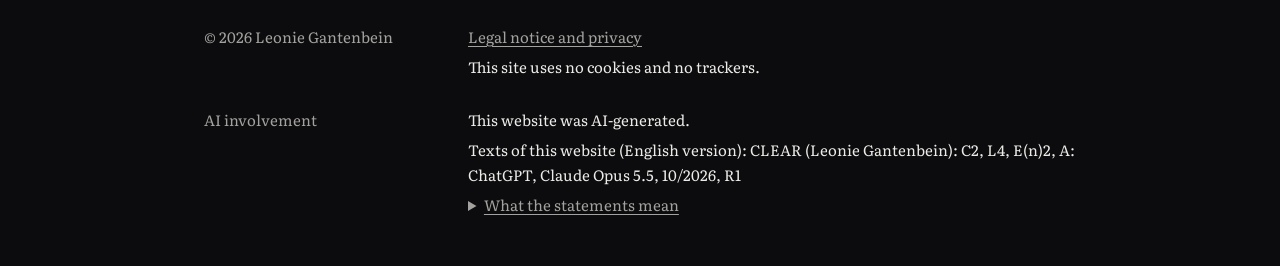
==== commit 3eaec8a5: "Add files via upload" ====
--- a/en/index.html
+++ b/en/index.html
@@ -11,12 +11,120 @@
   <meta property="og:title" content="Leonie Gantenbein – Philosopher, Lecturer and Author">
   <meta property="og:description" content="Philosophical ethics, artificial intelligence and digital life.">
 
+  <link rel="canonical" href="https://leoniegantenbein.github.io/en/">
   <link rel="alternate" hreflang="de" href="https://leoniegantenbein.github.io/">
   <link rel="alternate" hreflang="en" href="https://leoniegantenbein.github.io/en/">
 
   <link rel="icon" href="data:image/svg+xml,%3Csvg xmlns='http://www.w3.org/2000/svg' viewBox='0 0 64 64'%3E%3Crect width='64' height='64' rx='10' fill='%231c2a4a'/%3E%3Ctext x='32' y='45' font-family='Georgia,serif' font-style='italic' font-size='38' text-anchor='middle' fill='%23eceee8'%3EL%3C/text%3E%3C/svg%3E">
   <link rel="preload" href="../fonts/literata-latin-standard-normal.woff2" as="font" type="font/woff2" crossorigin>
   <link rel="stylesheet" href="../style.css">
+
+  <script type="application/ld+json">
+{
+  "@context": "https://schema.org",
+  "@graph": [
+    {
+      "@type": "Person",
+      "@id": "https://leoniegantenbein.github.io/#person",
+      "name": "Leonie Gantenbein",
+      "honorificPrefix": "Dr. phil.",
+      "url": "https://leoniegantenbein.github.io/en/",
+      "description": "Philosopher, lecturer and author",
+      "jobTitle": "Coordinator, Open Science & Research Data Management",
+      "worksFor": {
+        "@type": "CollegeOrUniversity",
+        "name": "University of Lucerne",
+        "url": "https://www.unilu.ch"
+      },
+      "alumniOf": [
+        {
+          "@type": "CollegeOrUniversity",
+          "name": "University of Lucerne"
+        },
+        {
+          "@type": "CollegeOrUniversity",
+          "name": "University of Zurich"
+        }
+      ],
+      "knowsAbout": [
+        "Philosophy",
+        "Philosophy of artificial intelligence",
+        "Ethics of technology",
+        "Philosophy of mind",
+        "Annetzung",
+        "Open Science"
+      ],
+      "sameAs": [
+        "https://www.linkedin.com/in/leonie-gantenbein",
+        "https://github.com/LeonieGantenbein"
+      ]
+    },
+    {
+      "@type": "Book",
+      "name": "Annetzung. Handeln durch Technologie und Imagination",
+      "author": {
+        "@id": "https://leoniegantenbein.github.io/#person"
+      },
+      "publisher": {
+        "@type": "Organization",
+        "name": "Schwabe Verlag"
+      },
+      "datePublished": "2025-09-08",
+      "inLanguage": "de",
+      "isbn": "978-3-7965-5359-2",
+      "numberOfPages": 386,
+      "isAccessibleForFree": true,
+      "url": "https://www.schwabe.ch/produkt/leonie-gantenbein-annetzung-9783796553592-t-13449",
+      "sameAs": [
+        "https://doi.org/10.24894/978-3-7965-5360-8"
+      ],
+      "funder": {
+        "@type": "Organization",
+        "name": "Swiss National Science Foundation (SNSF)",
+        "url": "https://www.snf.ch"
+      }
+    },
+    {
+      "@type": "Book",
+      "name": "Zwischen Prompt und Welt. Über das Leben mit KI",
+      "author": {
+        "@id": "https://leoniegantenbein.github.io/#person"
+      },
+      "publisher": {
+        "@type": "Organization",
+        "name": "Schwabe Verlag"
+      },
+      "datePublished": "2026-12-14",
+      "inLanguage": "de",
+      "isbn": "978-3-7965-5632-6",
+      "numberOfPages": 160,
+      "url": "https://www.schwabe.ch/produkt/leonie-gantenbein-zwischen-prompt-und-welt-9783796556333-t-20562"
+    },
+    {
+      "@type": "CreativeWork",
+      "@id": "https://leoniegantenbein.github.io/clear.html#clear",
+      "name": "CLEAR – Kennzeichnung von KI-Beteiligung an Texten",
+      "url": "https://leoniegantenbein.github.io/en/clear.html",
+      "author": {
+        "@id": "https://leoniegantenbein.github.io/#person"
+      },
+      "license": "https://creativecommons.org/licenses/by/4.0/"
+    },
+    {
+      "@type": "WebSite",
+      "name": "Leonie Gantenbein",
+      "url": "https://leoniegantenbein.github.io/",
+      "inLanguage": [
+        "de",
+        "en"
+      ],
+      "author": {
+        "@id": "https://leoniegantenbein.github.io/#person"
+      }
+    }
+  ]
+}
+  </script>
 </head>
 
 <!--
@@ -89,10 +197,10 @@
           </aside>
           <div class="text prosa">
             <p>Leonie Gantenbein is a philosopher, lecturer, researcher and author. She coordinates Open Science &amp; Research Data Management at the University of Lucerne, making science safer and more reflective about data.</p>
-            <p>Her research examines how digital technologies change the way we act, think and live together, and what it means to be human in a networked world. How do AI and virtual worlds change our experiences, our moral decisions and our ideas of reality? Her work connects philosophical ethics with concrete questions from research and everyday life.</p>
+            <p>Her research examines how digital technologies change the way we act, think and live together, and what it means to be human in a networked world. Her work connects philosophical ethics with concrete questions from research and everyday life.</p>
             <p>She studied philosophy and history at the University of Lucerne and completed her master’s in philosophy and science studies. At the Lucerne University of Teacher Education she earned the teaching diploma for upper secondary schools in philosophy.</p>
-            <p>She pursued her doctorate on <i lang="de">Annetzung</i> in a self-designed project funded by a foundation, with research stays with Prof. David J. Chalmers at New York University and with Prof. Shinji Kajitani at the University of Tokyo. She received her doctorate in 2024. In 2026 she completed the Executive MBA at the University of Zurich, with a focus on digital transformation and leadership.</p>
-            <p>As a lecturer, she has taught philosophy at the University of Lucerne and at Gymnasium St. Klemens in Ebikon. Since 2025 she has run workshops on artificial intelligence for students, teachers and parents with THY AI LAB.</p>
+            <p>For her doctorate on <i lang="de">Annetzung</i> she conducted research with Prof. David J. Chalmers at New York University and with Prof. Shinji Kajitani at the University of Tokyo. She received her doctorate in 2024. In 2026 she completed the Executive MBA at the University of Zurich, with a focus on digital transformation and leadership.</p>
+            <p>As a lecturer, she has taught philosophy at the University of Lucerne and at Gymnasium St. Klemens in Ebikon. She also gives public talks.</p>
           </div>
         </div>
       </section>
@@ -142,7 +250,7 @@
           <div class="text">
             <p class="thema__text">What part did an AI play in a text, and who stands behind it? CLEAR replaces the blanket label “AI-generated” with five statements, much like a citation, and asks what kind of culture is needed so that disclosure is not penalised.</p>
             <ul class="thema__verweise">
-              <li><a href="https://github.com/LeonieGantenbein/clear-kennzeichnung/blob/main/README.en.md"><cite>CLEAR. Labelling AI Involvement in Texts</cite></a> <span class="thema__art">on GitHub, version 1.0</span></li>
+              <li><a href="clear.html"><cite>CLEAR. Labelling AI Involvement in Texts</cite></a> <span class="thema__art">Concept, version 1.0</span></li>
               <li><a href="#zwischen-prompt-und-welt"><cite lang="de">Zwischen Prompt und Welt</cite></a> <span class="thema__art">Book, forthcoming December 2026</span></li>
             </ul>
           </div>
@@ -216,6 +324,7 @@
             </h3>
             <p class="eintrag__text">A proposal for disclosing in what respects and to what extent an AI was involved in a text, and who stands behind it. Instead of a blanket “AI-generated”, CLEAR provides five statements for each person involved: conception, language, evidence, attribution and responsibility. It also argues that disclosure must not devalue a text, and suggests how schools and universities can use the same statements to say what they expect. The concept comes from the book <cite lang="de">Zwischen Prompt und Welt</cite>, forthcoming in December 2026 from Schwabe.</p>
             <p class="eintrag__links">
+              <a class="eintrag__link" href="clear.html">More on CLEAR</a>
               <a class="eintrag__link" href="https://github.com/LeonieGantenbein/clear-kennzeichnung/blob/main/README.en.md">Read on GitHub</a>
               <a class="eintrag__link" href="https://github.com/LeonieGantenbein/clear-kennzeichnung/issues">Give feedback</a>
             </p>
@@ -232,6 +341,7 @@
             <p>Monograph, in German</p>
             <p>Schwabe Verlag</p>
             <p>Open access</p>
+            <p>Funded by the Swiss National Science Foundation (SNSF)</p>
           </div>
           <div class="text">
             <h3 class="eintrag__titel">
@@ -272,23 +382,19 @@
           <ol class="cv__liste text">
             <li>
               <span class="cv__zeit">since 2026</span>
-              <span class="cv__eintrag"><span class="cv__was">Coordinator, Open Science &amp; Research Data Management</span>, <span class="cv__wo">University of Lucerne</span></span>
-            </li>
-            <li>
-              <span class="cv__zeit">since 2025</span>
-              <span class="cv__eintrag"><span class="cv__was">Founder</span>, <span class="cv__wo">THY AI LAB</span></span>
+              <span class="cv__eintrag"><span class="cv__was">Coordinator, Open Science &amp; Research Data Management</span><span class="cv__komma">, </span><span class="cv__wo">University of Lucerne</span></span>
             </li>
             <li>
               <span class="cv__zeit">2021–2024</span>
-              <span class="cv__eintrag"><span class="cv__was">Doctoral researcher and lecturer</span>, <span class="cv__wo">University of Lucerne</span></span>
+              <span class="cv__eintrag"><span class="cv__was">Doctoral researcher and lecturer</span><span class="cv__komma">, </span><span class="cv__wo">University of Lucerne</span></span>
             </li>
             <li>
               <span class="cv__zeit">2020–2022</span>
-              <span class="cv__eintrag"><span class="cv__was">Subject teacher, upper secondary level</span>, <span class="cv__wo">Gymnasium St. Klemens, Ebikon</span></span>
+              <span class="cv__eintrag"><span class="cv__was">Subject teacher, upper secondary level</span><span class="cv__komma">, </span><span class="cv__wo">Gymnasium St. Klemens, Ebikon</span></span>
             </li>
             <li>
               <span class="cv__zeit">2019</span>
-              <span class="cv__eintrag"><span class="cv__was">Junior researcher</span>, <span class="cv__wo">Think Tank W.I.R.E., Zurich</span></span>
+              <span class="cv__eintrag"><span class="cv__was">Junior researcher</span><span class="cv__komma">, </span><span class="cv__wo">Think Tank W.I.R.E., Zurich</span></span>
             </li>
           </ol>
         </div>
@@ -298,27 +404,27 @@
           <ol class="cv__liste text">
             <li>
               <span class="cv__zeit">2026</span>
-              <span class="cv__eintrag"><span class="cv__was">Executive MBA</span>, <span class="cv__wo">University of Zurich</span></span>
+              <span class="cv__eintrag"><span class="cv__was">Executive MBA</span><span class="cv__komma">, </span><span class="cv__wo">University of Zurich</span></span>
             </li>
             <li>
               <span class="cv__zeit">2024</span>
-              <span class="cv__eintrag"><span class="cv__was">Dr. phil. in Philosophy</span>, <span class="cv__wo">University of Lucerne</span></span>
+              <span class="cv__eintrag"><span class="cv__was">Dr. phil. in Philosophy</span><span class="cv__komma">, </span><span class="cv__wo">University of Lucerne</span></span>
             </li>
             <li>
               <span class="cv__zeit">2022–2023</span>
-              <span class="cv__eintrag"><span class="cv__was">Research stays</span>, <span class="cv__wo">New York University (2022), University of Tokyo (2023)</span></span>
+              <span class="cv__eintrag"><span class="cv__was">Research stays</span><span class="cv__komma">, </span><span class="cv__wo">New York University (2022), University of Tokyo (2023)</span></span>
             </li>
             <li>
               <span class="cv__zeit">2021</span>
-              <span class="cv__eintrag"><span class="cv__was">Teaching diploma for upper secondary schools</span>, <span class="cv__wo">Lucerne University of Teacher Education</span></span>
+              <span class="cv__eintrag"><span class="cv__was">Teaching diploma for upper secondary schools</span><span class="cv__komma">, </span><span class="cv__wo">Lucerne University of Teacher Education</span></span>
             </li>
             <li>
               <span class="cv__zeit">2019</span>
-              <span class="cv__eintrag"><span class="cv__was">MA in Philosophy and Science Studies</span>, <span class="cv__wo">University of Lucerne</span></span>
+              <span class="cv__eintrag"><span class="cv__was">MA in Philosophy and Science Studies</span><span class="cv__komma">, </span><span class="cv__wo">University of Lucerne</span></span>
             </li>
             <li>
               <span class="cv__zeit">2017</span>
-              <span class="cv__eintrag"><span class="cv__was">BA in Philosophy and History</span>, <span class="cv__wo">University of Lucerne</span></span>
+              <span class="cv__eintrag"><span class="cv__was">BA in Philosophy and History</span><span class="cv__komma">, </span><span class="cv__wo">University of Lucerne</span></span>
             </li>
           </ol>
         </div>
--- a/style.css
+++ b/style.css
@@ -50,25 +50,9 @@
   --spalte: 38rem;    /* Breite der Textspalte */
   --abstand: 3.5rem;  /* Abstand zwischen Rand und Text */
 
-  color-scheme: light dark;
-}
-
-@media (prefers-color-scheme: dark) {
-  :root:not([data-theme="light"]) {
-    --papier: #121828;
-    --tinte: #e3e6ed;
-    --graphit: #9ca3b4;
-    --markierung: #9fb1ff;
-    --linie: #2a334c;
-  }
-}
-:root[data-theme="dark"] {
-  --papier: #121828;
-  --tinte: #e3e6ed;
-  --graphit: #9ca3b4;
-  --markierung: #9fb1ff;
-  --linie: #2a334c;
-}
+  color-scheme: dark;   /* Rahmen ist immer schwarz, das Blatt immer hell */
+}
+
 
 /* ------------------------------------------------------------
    Grundlagen
@@ -183,7 +167,7 @@
 }
 
 .eroeffnung__name {
-  font-size: clamp(2.6rem, 7vw, 5.25rem);
+  font-size: clamp(2.35rem, 7vw, 5.25rem);
   font-weight: 300;
   line-height: 1;
   letter-spacing: -0.02em;
@@ -497,8 +481,20 @@
   .raster > .rand,
   .raster > .text { grid-column: 1; }
 
-  .kopf { padding-top: 1.25rem; }
-  .kopf__nav { margin-top: 0.5rem; }
+  /* Kopf auf dem Handy: Name links, Sprache rechts, darunter das Menü in zwei sauberen Spalten */
+  .kopf { position: relative; padding-top: 1.25rem; }
+  .kopf__nav { margin-top: 0.85rem; }
+  .kopf__nav ul {
+    display: grid;
+    grid-template-columns: 1fr 1fr;
+    gap: 0.45rem 1.25rem;
+  }
+  .kopf__sprache {
+    position: absolute;
+    top: 1.25rem;
+    right: 0;
+    margin: 0;
+  }
 
   .eroeffnung .raster { row-gap: 1.25rem; }
   .eroeffnung__rolle { padding-top: 0; }
@@ -531,6 +527,7 @@
   .cv__titel { margin-bottom: 0.4rem; padding-top: 0; font-size: 1.35rem; }
   .cv__liste li { grid-template-columns: 5.25rem minmax(0, 1fr); column-gap: 0.75rem; }
   .cv__wo { display: block; }
+  .cv__komma { display: none; }
   .kontakt .text { font-size: 1.125rem; }
 
   .fuss { row-gap: 0.3rem; }
@@ -582,7 +579,7 @@
 @media (max-width: 40rem) {
   .seite {
     --blatt-rand: 1rem;
-    padding: 0 1.375rem;
+    padding: 0 1.75rem;   /* 12px schwarzer Rand + 16px Abstand im Blatt */
   }
   .blatt { padding-bottom: 2rem; }
 }
@@ -598,3 +595,64 @@
   body { background: #fff; color: #000; }
   a { color: inherit; }
 }
+
+/* ------------------------------------------------------------
+   Dokumentseite (CLEAR)
+------------------------------------------------------------ */
+.dokument h1 { margin-bottom: 0.75rem; }
+.dokument__untertitel {
+  display: block;
+  margin-top: 0.5rem;
+  font-size: clamp(1.25rem, 2.6vw, 1.6rem);
+  font-style: italic;
+  font-weight: 400;
+  letter-spacing: 0;
+  line-height: 1.3;
+}
+.dokument__achsen { color: var(--graphit); margin-top: 1.25rem; }
+.prosa .dokument__byline { color: var(--graphit); font-size: 0.9375rem; margin-top: 0.25rem; }
+.dokument__notiz {
+  margin: 1.5rem 0 0.5rem;
+  padding: 1rem 1.25rem;
+  border-left: 2px solid var(--tinte);
+  background: rgba(28, 42, 74, 0.05);
+}
+.dokument__label { font-size: 0.9375rem; color: var(--graphit); margin-bottom: 0.35rem; }
+.dokument pre {
+  margin: 0 0 1.1em;
+  padding: 0.75rem 1rem;
+  overflow-x: auto;
+  background: rgba(28, 42, 74, 0.06);
+  border-radius: 2px;
+  font-size: 0.875rem;
+  line-height: 1.5;
+  white-space: pre-wrap;
+}
+.dokument code { font-family: ui-monospace, "SF Mono", Menlo, Consolas, monospace; }
+.dokument__zitat { font-size: 1rem; }
+
+.tabelle { overflow-x: auto; margin: 0.5rem 0 1.25rem; }
+.tabelle table {
+  width: 100%;
+  border-collapse: collapse;
+  font-size: 0.9375rem;
+  line-height: 1.45;
+}
+.tabelle th, .tabelle td {
+  text-align: left;
+  vertical-align: top;
+  padding: 0.6rem 0.75rem 0.6rem 0;
+  border-top: 1px solid var(--linie);
+}
+.tabelle thead th { color: var(--graphit); font-weight: 400; border-top: 0; }
+.tabelle tbody tr:last-child > * { border-bottom: 1px solid var(--linie); }
+.tabelle tbody th { font-weight: 400; white-space: nowrap; }
+@media (max-width: 40rem) {
+  /* Auf dem Handy wird jede Tabellenzeile zu einem kleinen Block */
+  .tabelle thead { display: none; }
+  .tabelle tr { display: block; padding: 0.7rem 0; border-top: 1px solid var(--linie); }
+  .tabelle tbody tr:last-child { border-bottom: 1px solid var(--linie); }
+  .tabelle th, .tabelle td, .tabelle tbody tr:last-child > * { display: block; padding: 0; border: 0; }
+  .tabelle tbody th { white-space: normal; }
+  .tabelle td:nth-child(2) { color: var(--graphit); }
+}
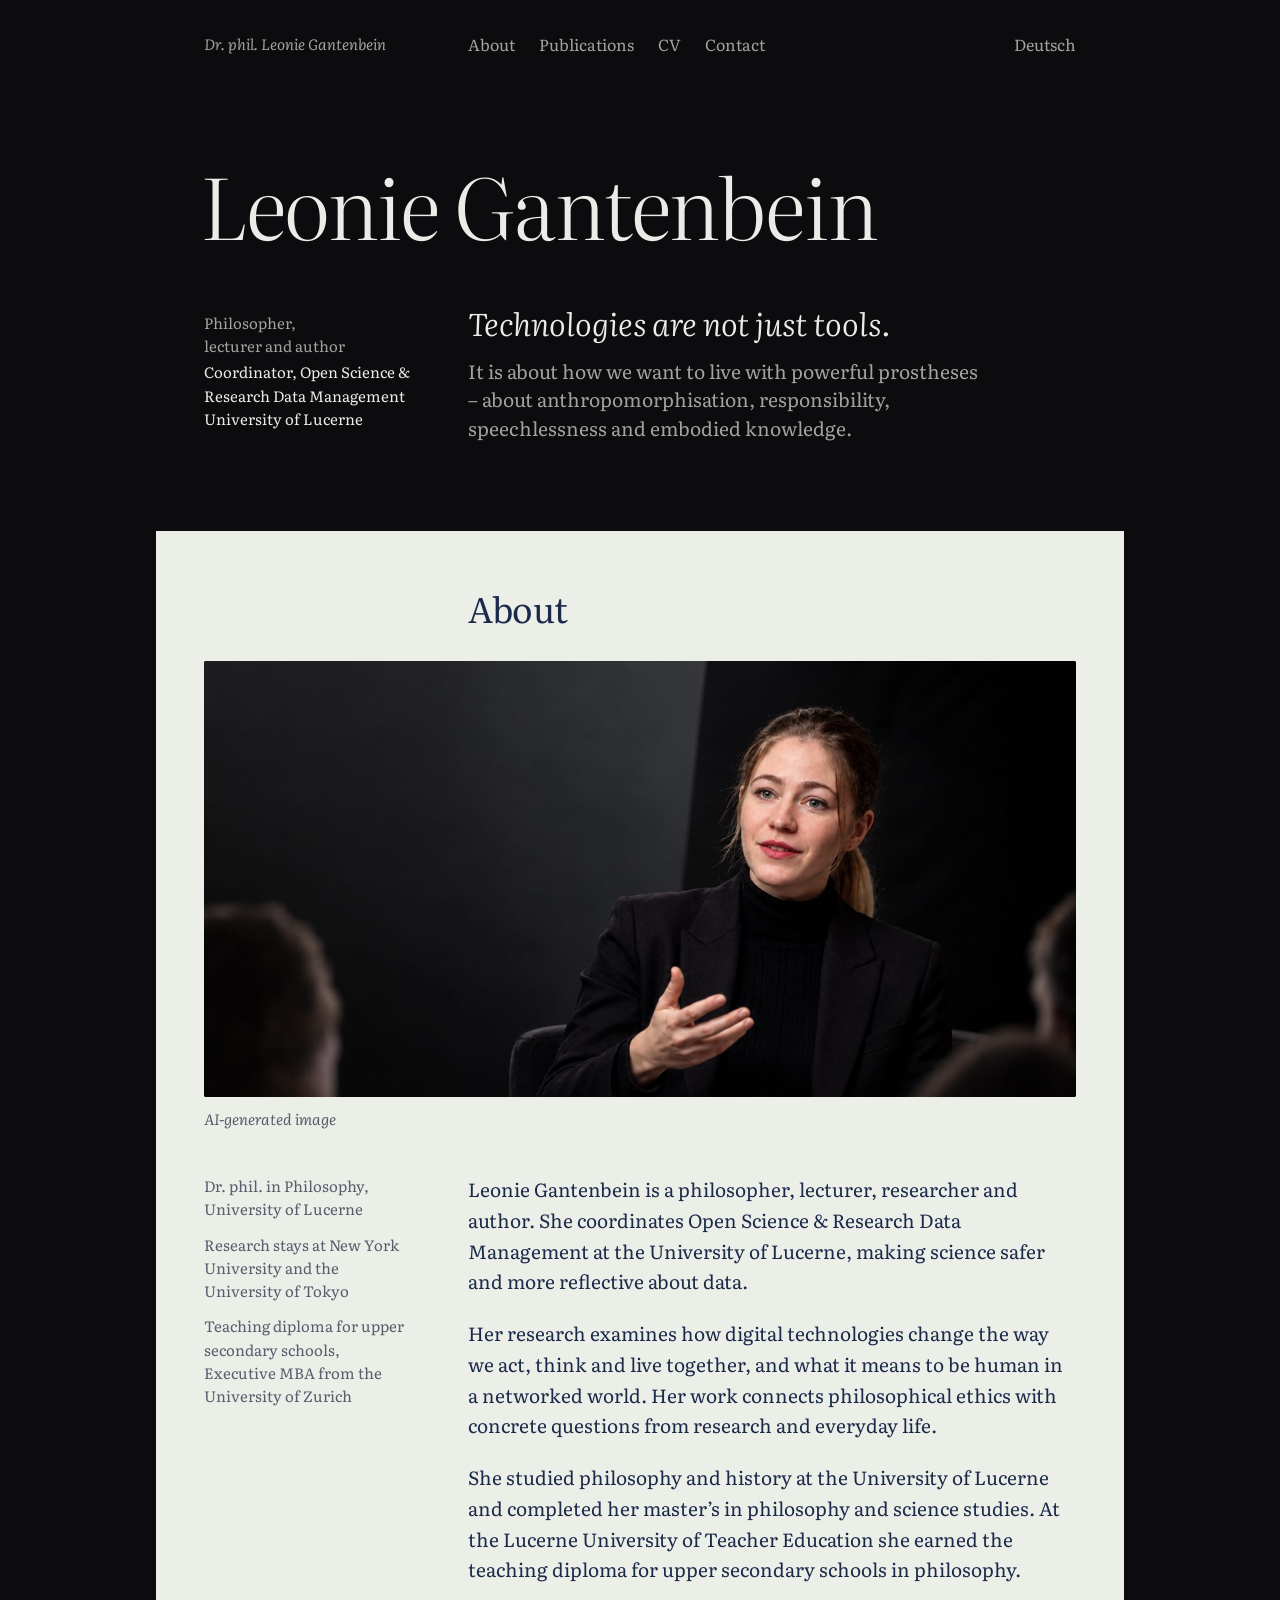
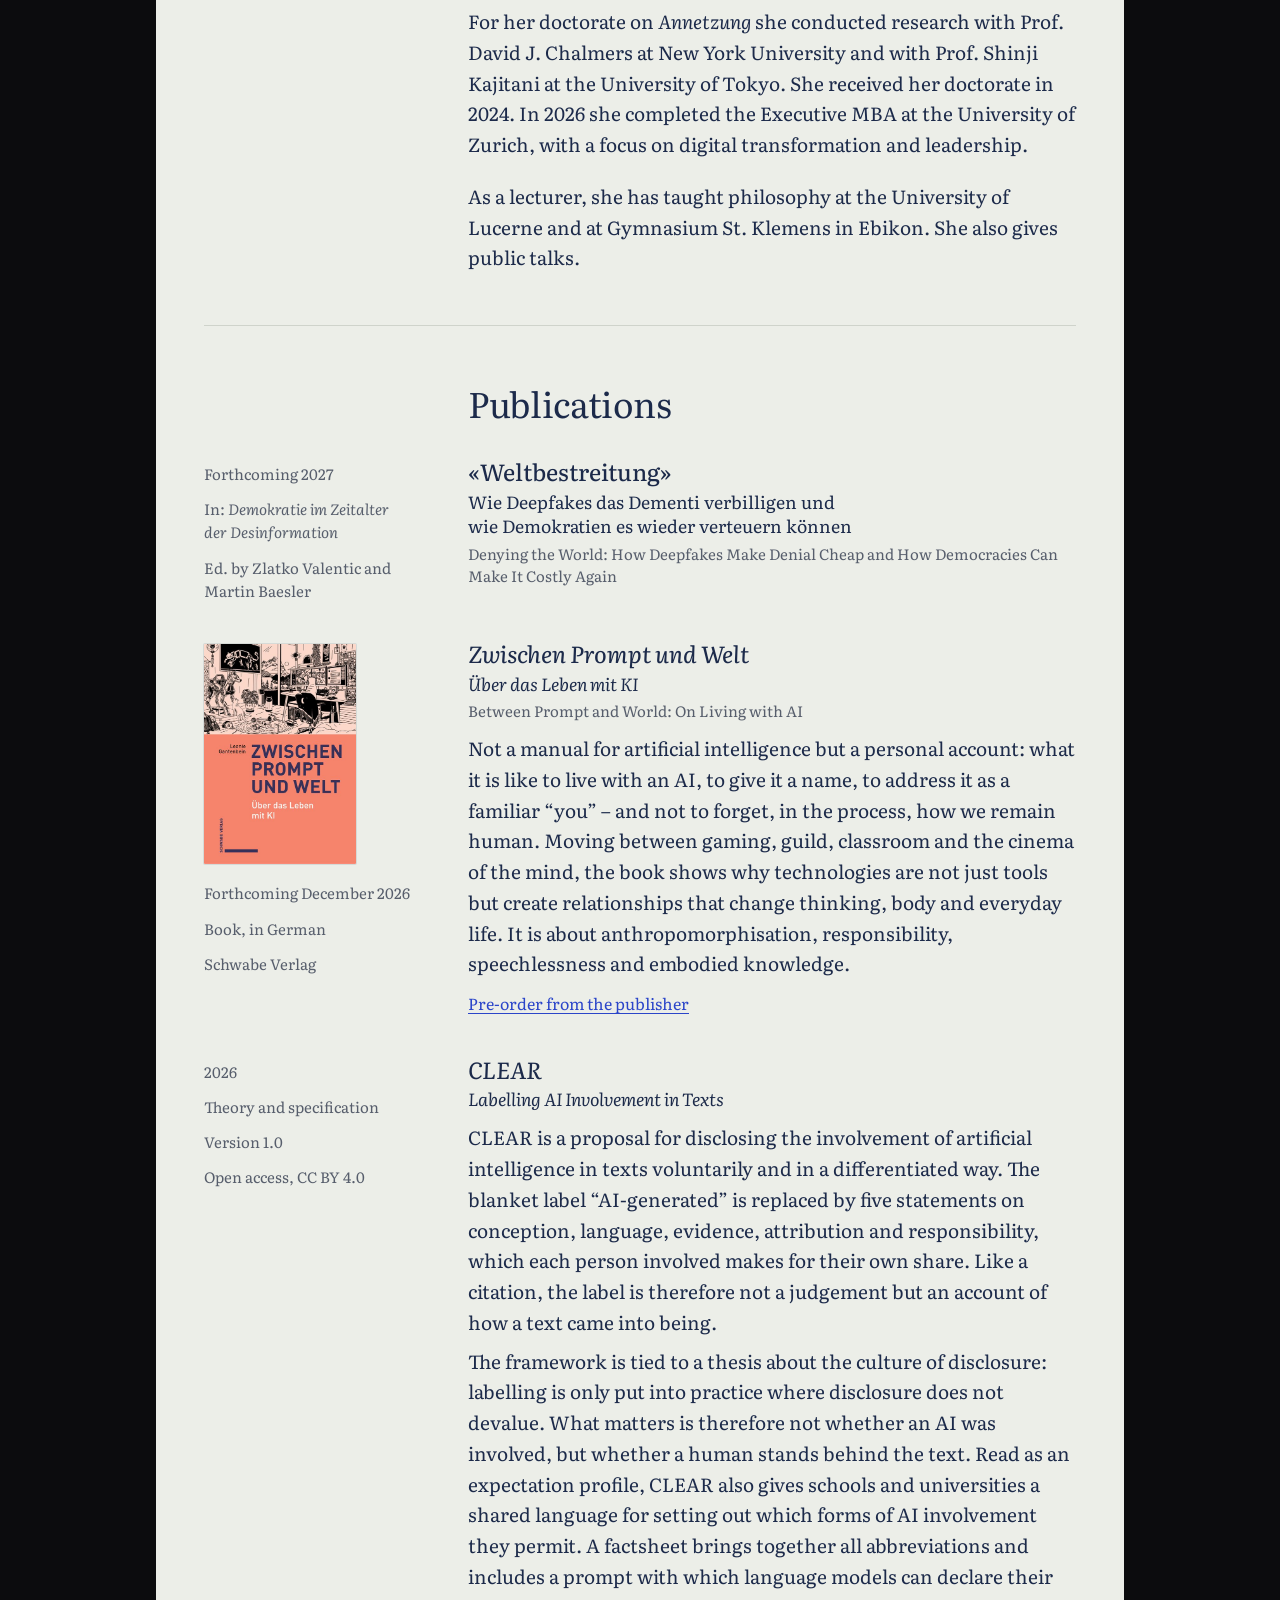
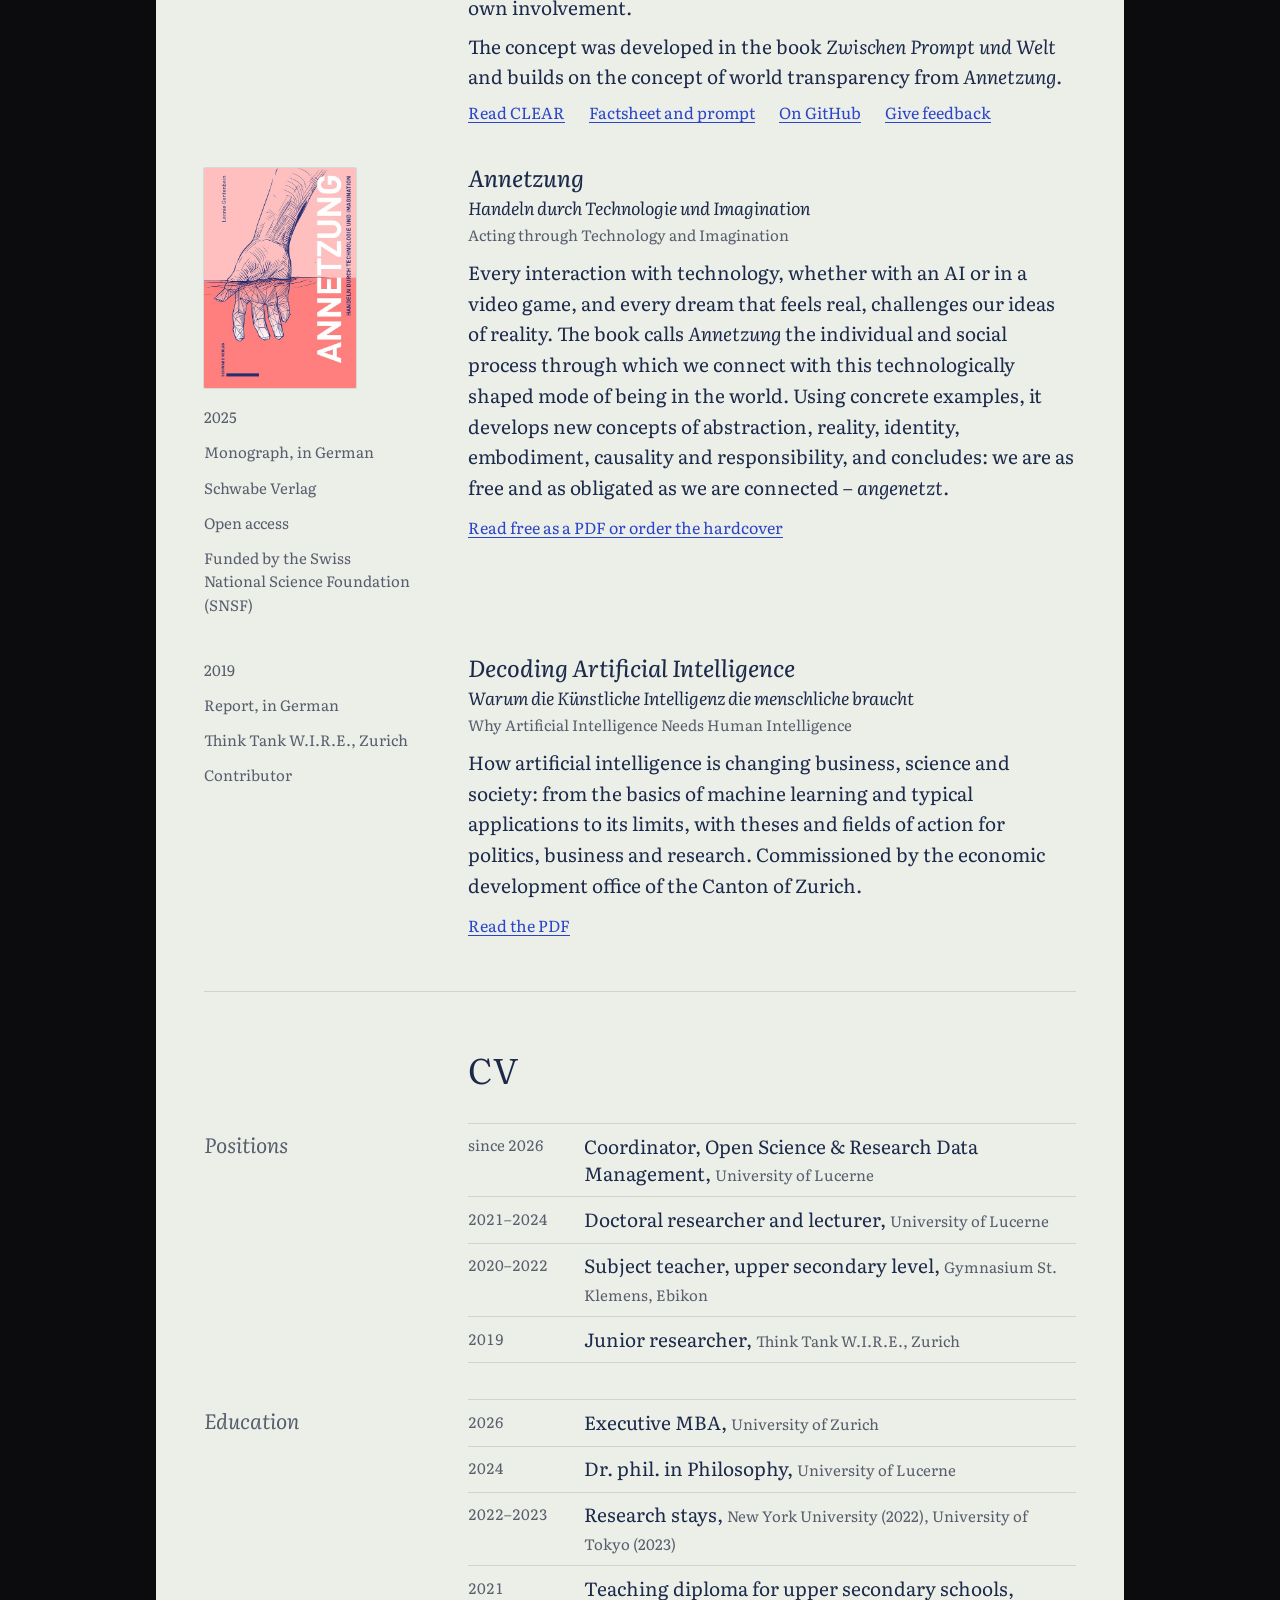
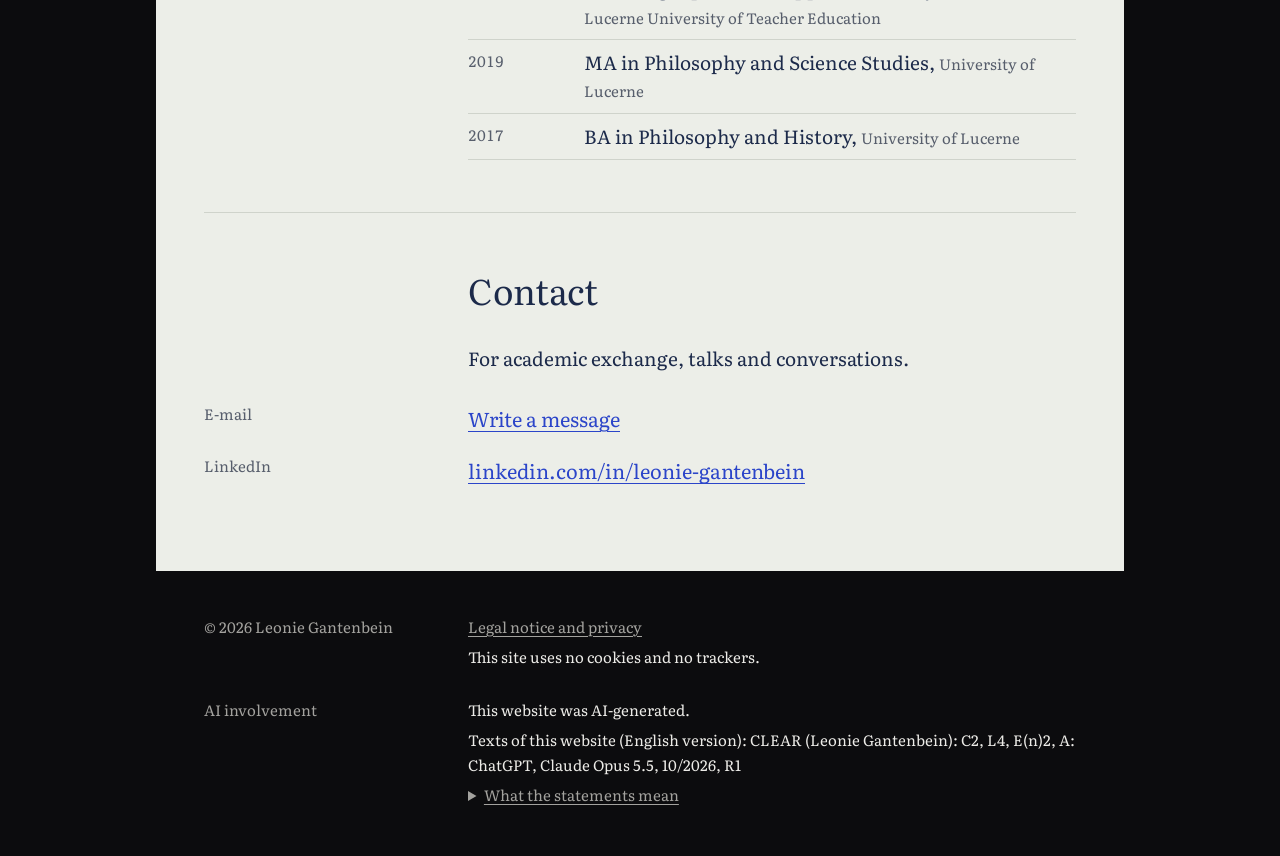
==== commit 281bff5b: "Add files via upload" ====
--- a/en/index.html
+++ b/en/index.html
@@ -142,8 +142,6 @@
       <nav class="kopf__nav text" aria-label="Main navigation">
         <ul>
           <li><a href="#about">About</a></li>
-          <li><a href="#research">Research</a></li>
-          <li><a href="#topics">Topics</a></li>
           <li><a href="#publications">Publications</a></li>
           <li><a href="#cv">CV</a></li>
           <li><a href="#contact">Contact</a></li>
@@ -205,76 +203,26 @@
         </div>
       </section>
 
-      <!-- Research -->
-      <section class="abschnitt" id="research" aria-labelledby="title-research">
-        <div class="raster">
-          <h2 class="abschnitt__titel text" id="title-research">Research</h2>
-        </div>
-        <div class="raster">
-          <aside class="rand" aria-label="Focus areas">
-            <ul class="rand__liste">
-              <li>Moral normativity</li>
-              <li>Human–AI interaction</li>
-              <li>Philosophical ethics</li>
-              <li>Open Science</li>
-              <li>Digital lifeworlds</li>
-            </ul>
-          </aside>
-          <div class="text prosa">
-            <p>At the centre is the question of what happens to human autonomy, responsibility and judgement when technical systems shape our decisions.</p>
-          </div>
-        </div>
-      </section>
-
-      <!-- Topics -->
-      <section class="abschnitt" id="topics" aria-labelledby="title-topics">
-        <div class="raster">
-          <h2 class="abschnitt__titel text" id="title-topics">Topics</h2>
-        </div>
-
-        <!-- Neues Thema: wie auf der deutschen Seite einen ganzen <article class="thema raster">-Block
-             kopieren und anpassen. Kennungen der Texte: #zwischen-prompt-und-welt #weltbestreitung #clear #annetzung -->
-
-        <article class="thema raster" id="topic-annetzung">
-          <h3 class="thema__titel">The theory of <i lang="de">Annetzung</i></h3>
-          <div class="text">
-            <p class="thema__text">How we connect with technologies: <i lang="de">Annetzung</i> describes the individual and social process through which AI, games and digital environments become part of our actions and our reality – and what follows from this for freedom and responsibility.</p>
-            <ul class="thema__verweise">
-              <li><a href="#annetzung"><cite lang="de">Annetzung</cite></a> <span class="thema__art">Book, 2025, open access</span></li>
-            </ul>
+      <!-- Publications, newest first -->
+      <section class="abschnitt" id="publications" aria-labelledby="title-publications">
+        <div class="raster">
+          <h2 class="abschnitt__titel text" id="title-publications">Publications</h2>
+        </div>
+
+        <article class="eintrag raster" id="weltbestreitung">
+          <div class="rand">
+            <p>Forthcoming 2027</p>
+            <p>In: <cite lang="de">Demokratie im Zeitalter der Desinformation</cite></p>
+            <p>Ed. by Zlatko Valentic and Martin Baesler</p>
+          </div>
+          <div class="text">
+            <h3 class="eintrag__titel">
+              <span lang="de">«Weltbestreitung»
+              <span class="eintrag__untertitel">Wie Deepfakes das Dementi verbilligen und wie Demokratien es wieder verteuern können</span></span>
+              <span class="eintrag__uebersetzung">Denying the World: How Deepfakes Make Denial Cheap and How Democracies Can Make It Costly Again</span>
+            </h3>
           </div>
         </article>
-
-        <article class="thema raster" id="topic-clear">
-          <h3 class="thema__titel">The CLEAR labelling concept</h3>
-          <div class="text">
-            <p class="thema__text">What part did an AI play in a text, and who stands behind it? CLEAR replaces the blanket label “AI-generated” with five statements, much like a citation, and asks what kind of culture is needed so that disclosure is not penalised.</p>
-            <ul class="thema__verweise">
-              <li><a href="clear.html"><cite>CLEAR. Labelling AI Involvement in Texts</cite></a> <span class="thema__art">Concept, version 1.0</span></li>
-              <li><a href="#zwischen-prompt-und-welt"><cite lang="de">Zwischen Prompt und Welt</cite></a> <span class="thema__art">Book, forthcoming December 2026</span></li>
-            </ul>
-          </div>
-        </article>
-
-        <article class="thema raster" id="topic-ai">
-          <h3 class="thema__titel">Philosophy of AI</h3>
-          <div class="text">
-            <p class="thema__text">How artificial intelligence changes thinking, acting and living together: from the theory of <i lang="de">Annetzung</i> and everyday life with an AI to the question of what deepfakes mean for democracy.</p>
-            <ul class="thema__verweise">
-              <li><a href="#annetzung"><cite lang="de">Annetzung</cite></a> <span class="thema__art">Book, 2025, open access</span></li>
-              <li><a href="#zwischen-prompt-und-welt"><cite lang="de">Zwischen Prompt und Welt</cite></a> <span class="thema__art">Book, forthcoming December 2026</span></li>
-              <li><a href="#weltbestreitung"><span lang="de">«Weltbestreitung»</span></a> <span class="thema__art">Book chapter, forthcoming 2027</span></li>
-              <li><a href="#decoding-ai"><cite>Decoding Artificial Intelligence</cite></a> <span class="thema__art">Report, 2019, contributor</span></li>
-            </ul>
-          </div>
-        </article>
-      </section>
-
-      <!-- Publications -->
-      <section class="abschnitt" id="publications" aria-labelledby="title-publications">
-        <div class="raster">
-          <h2 class="abschnitt__titel text" id="title-publications">Publications</h2>
-        </div>
 
         <article class="eintrag raster" id="zwischen-prompt-und-welt">
           <div class="rand">
@@ -296,36 +244,24 @@
           </div>
         </article>
 
-        <article class="eintrag raster" id="weltbestreitung">
-          <div class="rand">
-            <p>Forthcoming 2027</p>
-            <p>In: <cite lang="de">Demokratie im Zeitalter der Desinformation</cite></p>
-            <p>Ed. by Zlatko Valentic and Martin Baesler</p>
-          </div>
-          <div class="text">
-            <h3 class="eintrag__titel">
-              <span lang="de">«Weltbestreitung»
-              <span class="eintrag__untertitel">Wie Deepfakes das Dementi verbilligen und wie Demokratien es wieder verteuern können</span></span>
-              <span class="eintrag__uebersetzung">Denying the World: How Deepfakes Make Denial Cheap and How Democracies Can Make It Costly Again</span>
-            </h3>
-          </div>
-        </article>
-
         <article class="eintrag raster" id="clear">
           <div class="rand">
             <p>2026</p>
-            <p>Concept on GitHub</p>
+            <p>Theory and specification</p>
             <p>Version 1.0</p>
-            <p>CC BY 4.0</p>
+            <p>Open access, CC BY 4.0</p>
           </div>
           <div class="text">
             <h3 class="eintrag__titel">
               <cite>CLEAR <span class="eintrag__untertitel">Labelling AI Involvement in Texts</span></cite>
             </h3>
-            <p class="eintrag__text">A proposal for disclosing in what respects and to what extent an AI was involved in a text, and who stands behind it. Instead of a blanket “AI-generated”, CLEAR provides five statements for each person involved: conception, language, evidence, attribution and responsibility. It also argues that disclosure must not devalue a text, and suggests how schools and universities can use the same statements to say what they expect. The concept comes from the book <cite lang="de">Zwischen Prompt und Welt</cite>, forthcoming in December 2026 from Schwabe.</p>
+            <p class="eintrag__text">CLEAR is a proposal for disclosing the involvement of artificial intelligence in texts voluntarily and in a differentiated way. The blanket label “AI-generated” is replaced by five statements on conception, language, evidence, attribution and responsibility, which each person involved makes for their own share. Like a citation, the label is therefore not a judgement but an account of how a text came into being.</p>
+            <p class="eintrag__text">The framework is tied to a thesis about the culture of disclosure: labelling is only put into practice where disclosure does not devalue. What matters is therefore not whether an AI was involved, but whether a human stands behind the text. Read as an expectation profile, CLEAR also gives schools and universities a shared language for setting out which forms of AI involvement they permit. A factsheet brings together all abbreviations and includes a prompt with which language models can declare their own involvement.</p>
+            <p class="eintrag__text">The concept was developed in the book <cite lang="de">Zwischen Prompt und Welt</cite> and builds on the concept of world transparency from <cite lang="de">Annetzung</cite>.</p>
             <p class="eintrag__links">
-              <a class="eintrag__link" href="clear.html">More on CLEAR</a>
-              <a class="eintrag__link" href="https://github.com/LeonieGantenbein/clear-kennzeichnung/blob/main/README.en.md">Read on GitHub</a>
+              <a class="eintrag__link" href="clear.html">Read CLEAR</a>
+              <a class="eintrag__link" href="clear.html#factsheet">Factsheet and prompt</a>
+              <a class="eintrag__link" href="https://github.com/LeonieGantenbein/clear-kennzeichnung/blob/main/README.en.md">On GitHub</a>
               <a class="eintrag__link" href="https://github.com/LeonieGantenbein/clear-kennzeichnung/issues">Give feedback</a>
             </p>
           </div>
@@ -472,7 +408,7 @@
           <dl class="clear-angabe__liste">
             <div>
               <dt>C2</dt>
-              <dd>Individual content parts were worked out by an AI, such as the descriptions of the books and topics. The ideas come from Leonie Gantenbein’s own texts.</dd>
+              <dd>Individual content parts were worked out by an AI, such as the descriptions of the publications. The ideas come from Leonie Gantenbein’s own texts.</dd>
             </div>
             <div>
               <dt>L4</dt>
--- a/style.css
+++ b/style.css
@@ -656,3 +656,34 @@
   .tabelle tbody th { white-space: normal; }
   .tabelle td:nth-child(2) { color: var(--graphit); }
 }
+
+/* Factsheet */
+.dokument h3 { font-size: 1.2rem; font-weight: 450; margin: 2rem 0 0.6rem; }
+.tabelle__gruppe th {
+  padding-top: 1.1rem;
+  font-weight: 450;
+  color: var(--tinte);
+  white-space: normal !important;
+}
+.tabelle--kuerzel tbody th { width: 3.5rem; }
+.prompt { position: relative; }
+.prompt pre { padding-bottom: 3rem; }
+.prompt__knopf {
+  position: absolute;
+  right: 0.75rem;
+  bottom: 0.75rem;
+  font: inherit;
+  font-size: 0.875rem;
+  padding: 0.3rem 0.8rem;
+  color: var(--papier);
+  background: var(--tinte);
+  border: 0;
+  border-radius: 2px;
+  cursor: pointer;
+}
+.prompt__knopf:hover { background: var(--markierung); }
+.prompt__knopf:focus-visible { outline: 2px solid var(--markierung); outline-offset: 2px; }
+@media (max-width: 40rem) {
+  .tabelle--kuerzel tbody th { width: auto; }
+  .tabelle--kuerzel tr:not(.tabelle__gruppe) { display: grid; grid-template-columns: 2.75rem 1fr; gap: 0.75rem; padding: 0.5rem 0; }
+}
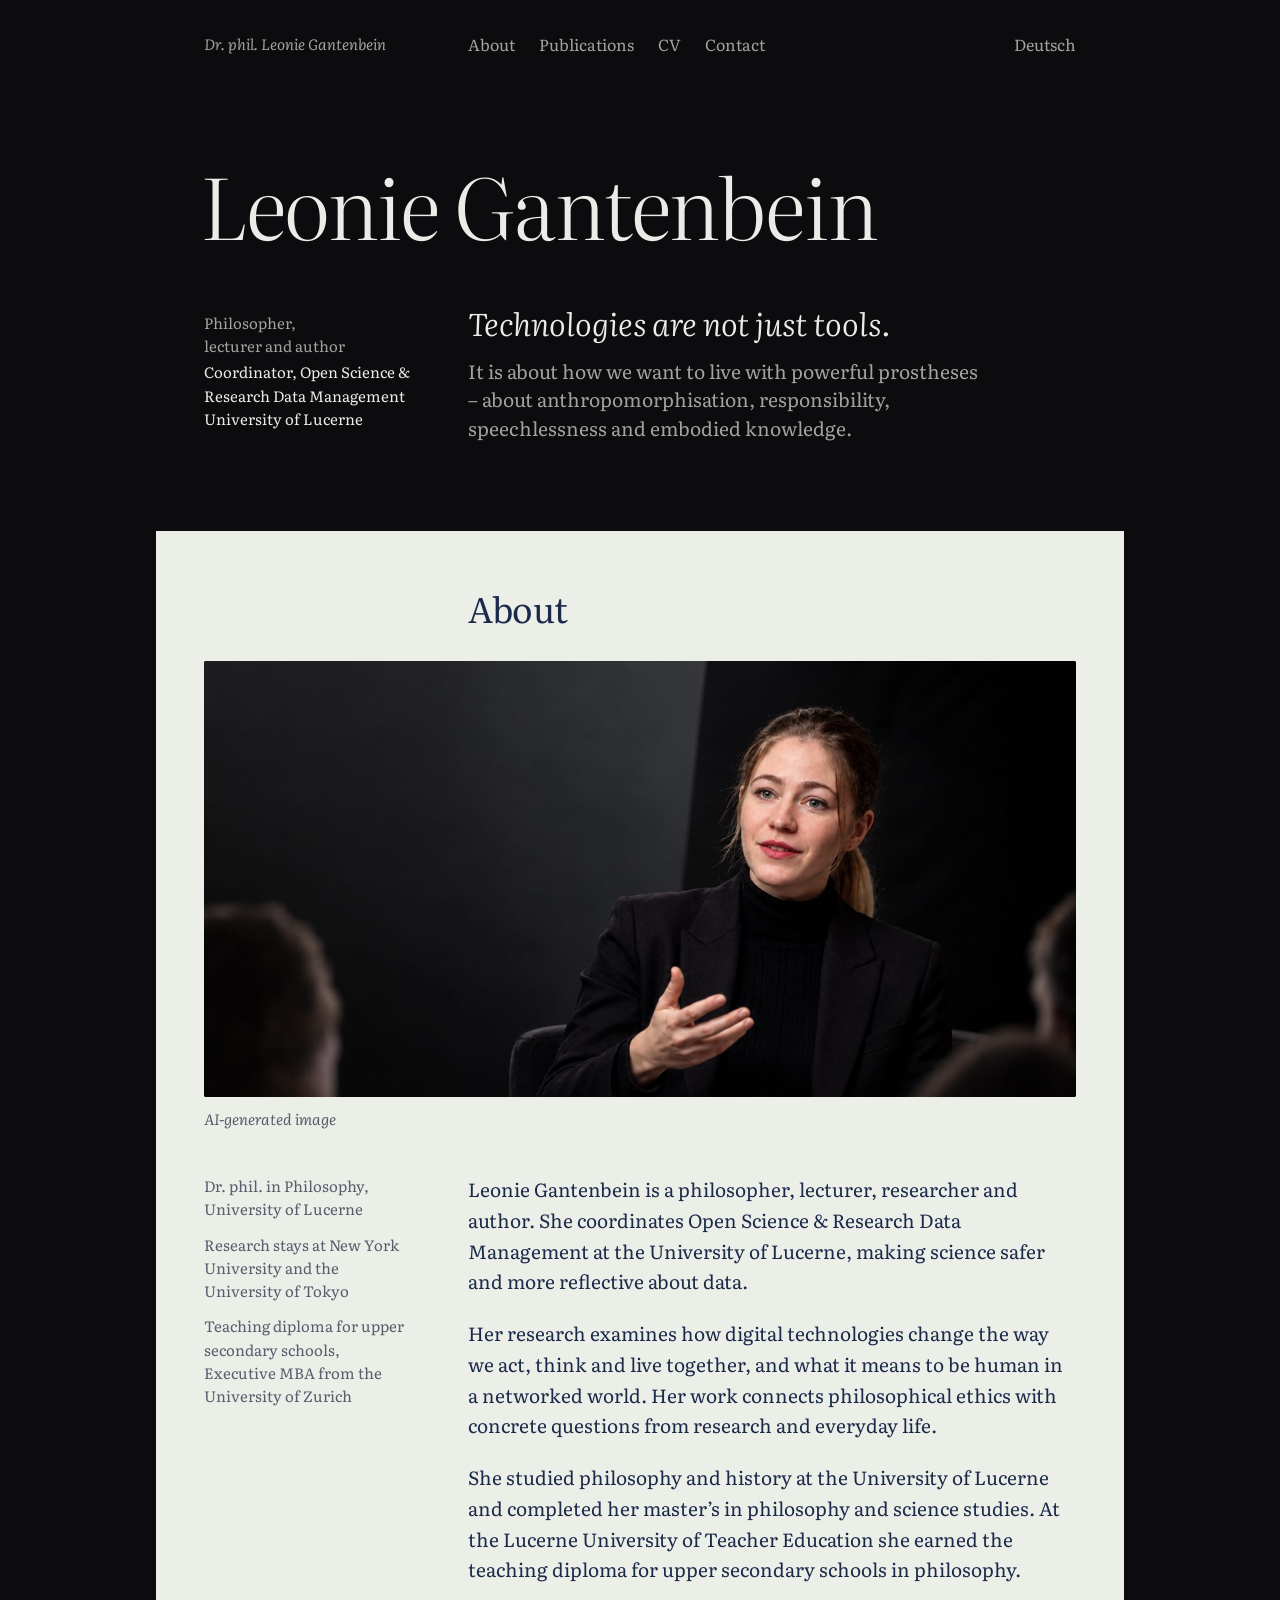
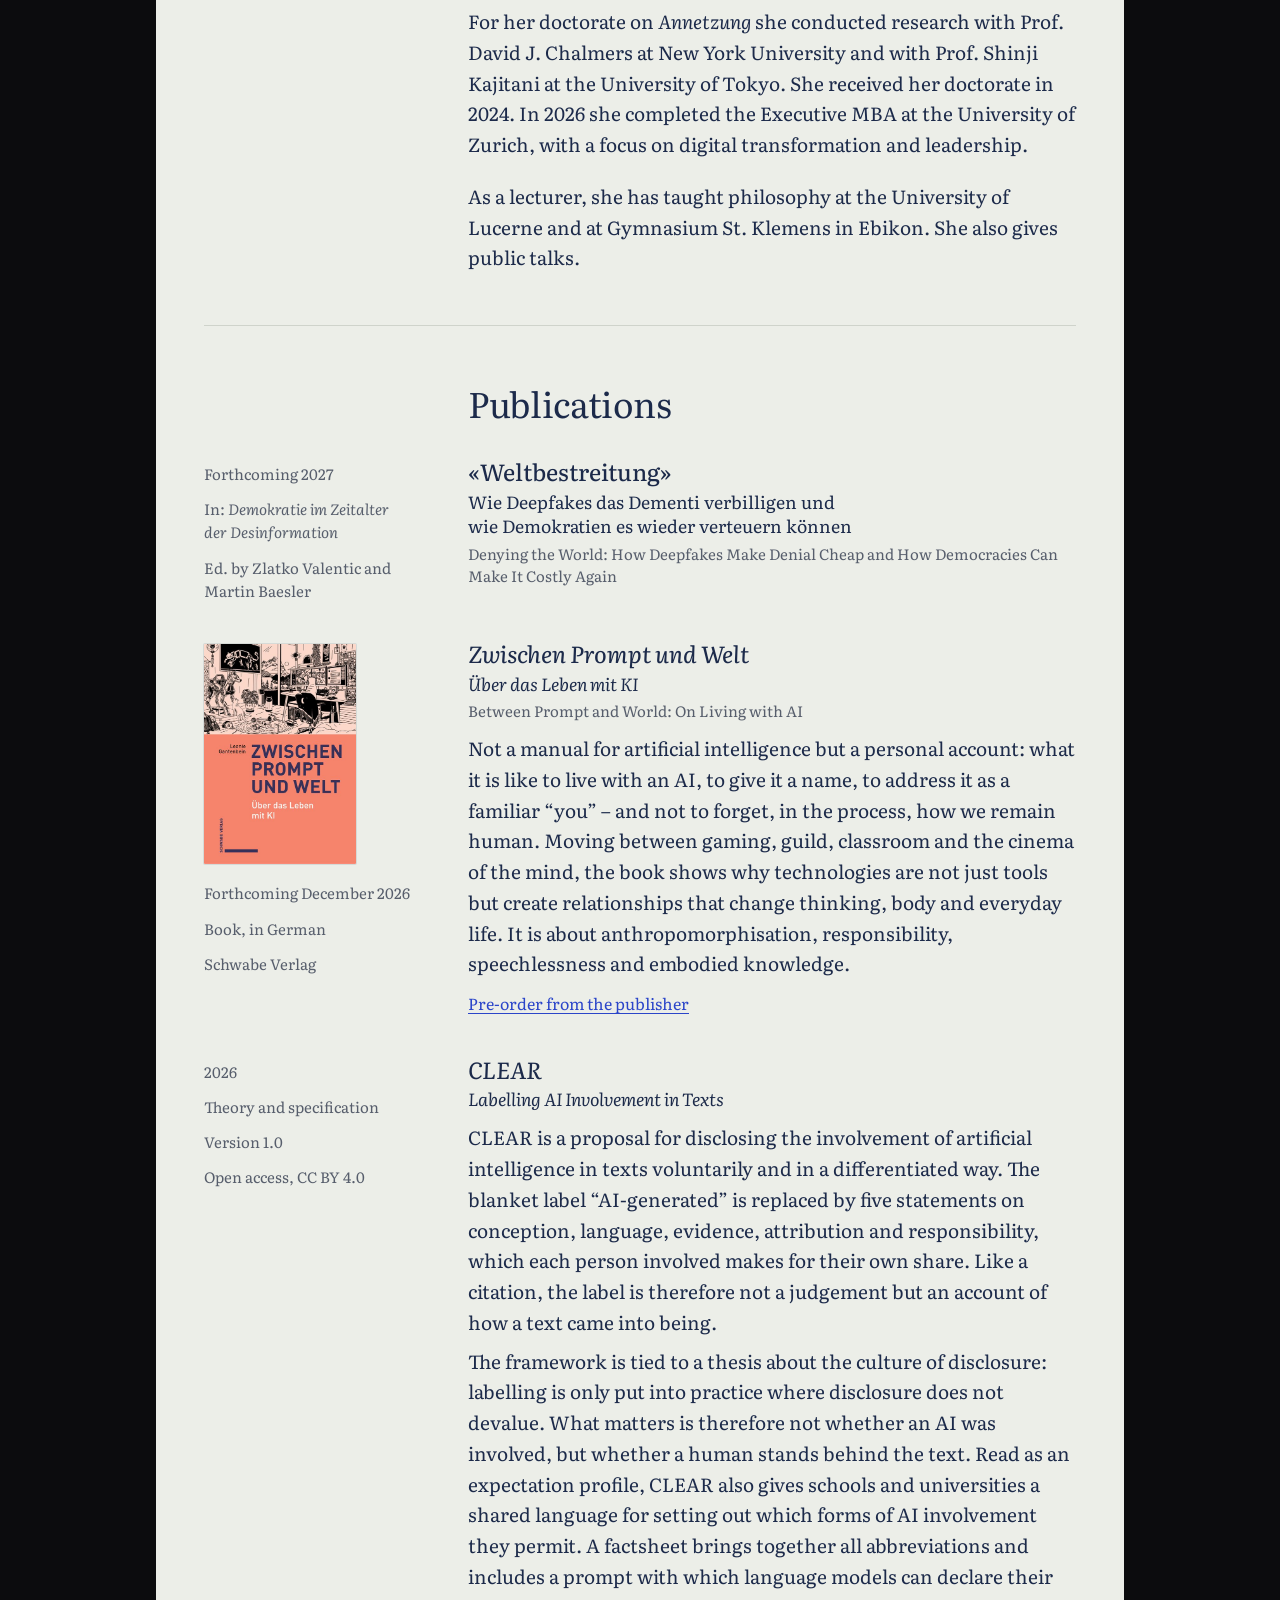
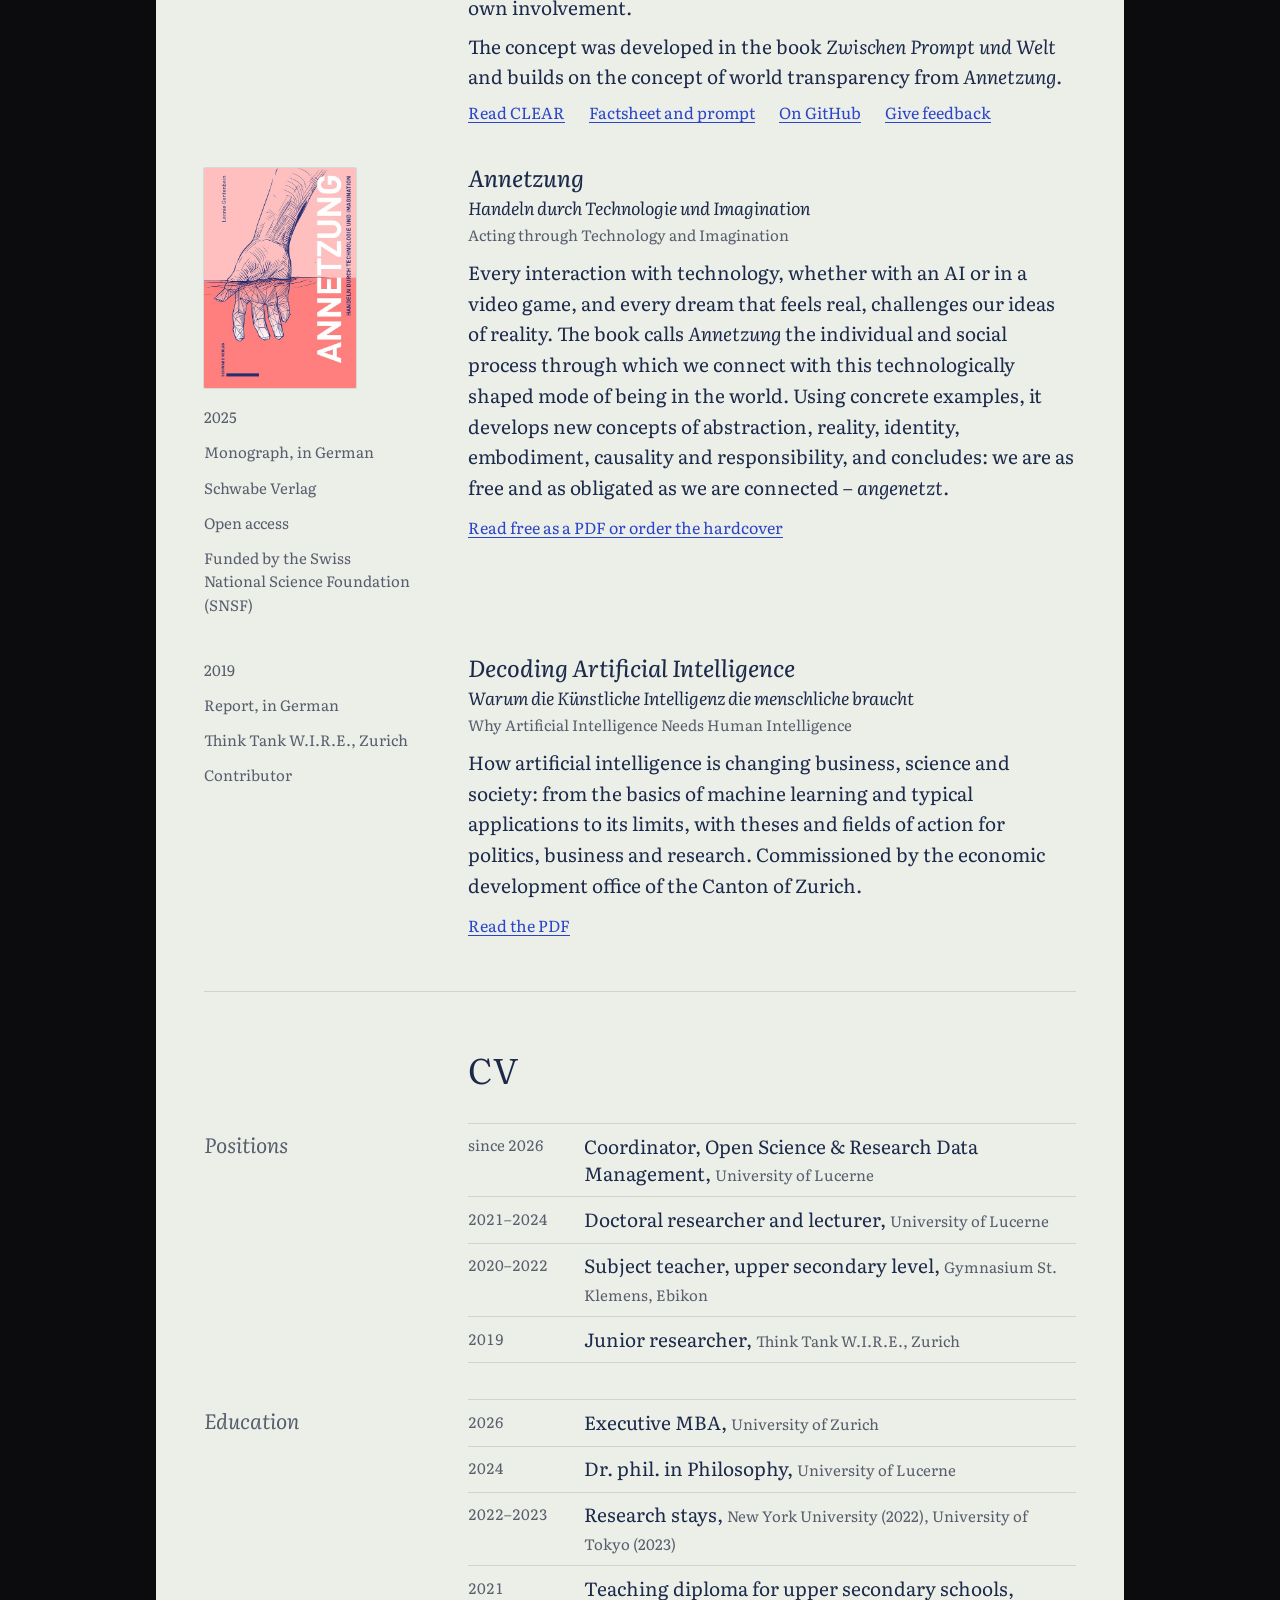
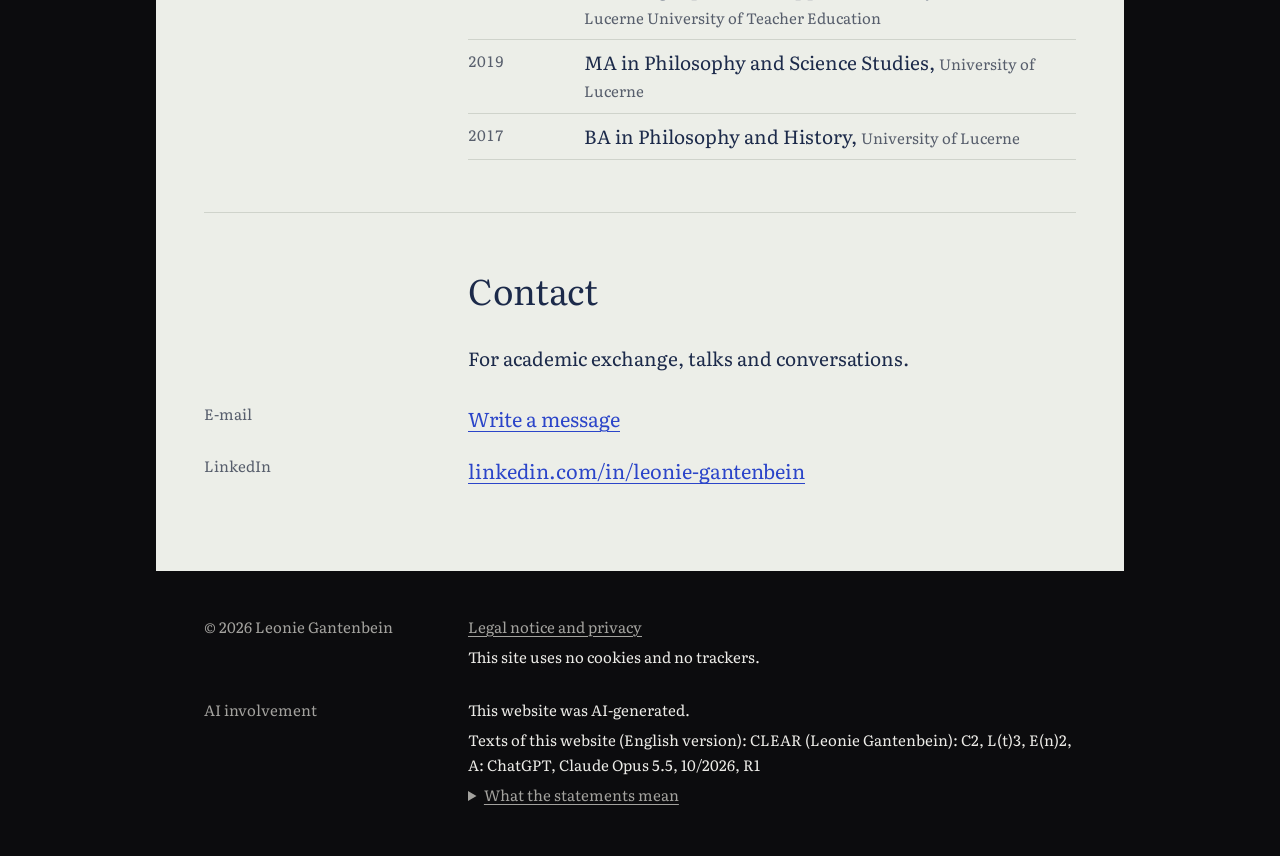
==== commit eb27ea76: "Add files via upload" ====
--- a/en/index.html
+++ b/en/index.html
@@ -398,11 +398,11 @@
         <p>This site uses no cookies and no trackers.</p>
       </div>
 
-      <!-- CLEAR-Angabe der englischen Fassung: L4, weil die Übersetzung von einer KI stammt. -->
+      <!-- CLEAR-Angabe der englischen Fassung: L(t)3, weil die Übersetzung von einer KI stammt. -->
       <p class="rand">AI involvement</p>
       <div class="text clear-angabe">
         <p class="clear-angabe__hinweis">This website was AI-generated.</p>
-        <p class="clear-angabe__zeile">Texts of this website (English version): CLEAR (Leonie Gantenbein): C2, L4, E(n)2, A: ChatGPT, Claude Opus 5.5, 10/2026, R1</p>
+        <p class="clear-angabe__zeile">Texts of this website (English version): CLEAR (Leonie Gantenbein): C2, L(t)3, E(n)2, A: ChatGPT, Claude Opus 5.5, 10/2026, R1</p>
         <details>
           <summary>What the statements mean</summary>
           <dl class="clear-angabe__liste">
@@ -411,8 +411,8 @@
               <dd>Individual content parts were worked out by an AI, such as the descriptions of the publications. The ideas come from Leonie Gantenbein’s own texts.</dd>
             </div>
             <div>
-              <dt>L4</dt>
-              <dd>The English version was translated by an AI from the German texts, which an AI had also formulated.</dd>
+              <dt>L(t)3</dt>
+              <dd>An AI wrote the wording and structure of the German texts (L3) and translated them into English (t).</dd>
             </div>
             <div>
               <dt>E(n)2</dt>
--- a/style.css
+++ b/style.css
@@ -687,3 +687,5 @@
   .tabelle--kuerzel tbody th { width: auto; }
   .tabelle--kuerzel tr:not(.tabelle__gruppe) { display: grid; grid-template-columns: 2.75rem 1fr; gap: 0.75rem; padding: 0.5rem 0; }
 }
+.dokument__liste { margin: -0.4em 0 1.1em; padding-left: 1.25rem; }
+.dokument__liste li + li { margin-top: 0.25rem; }
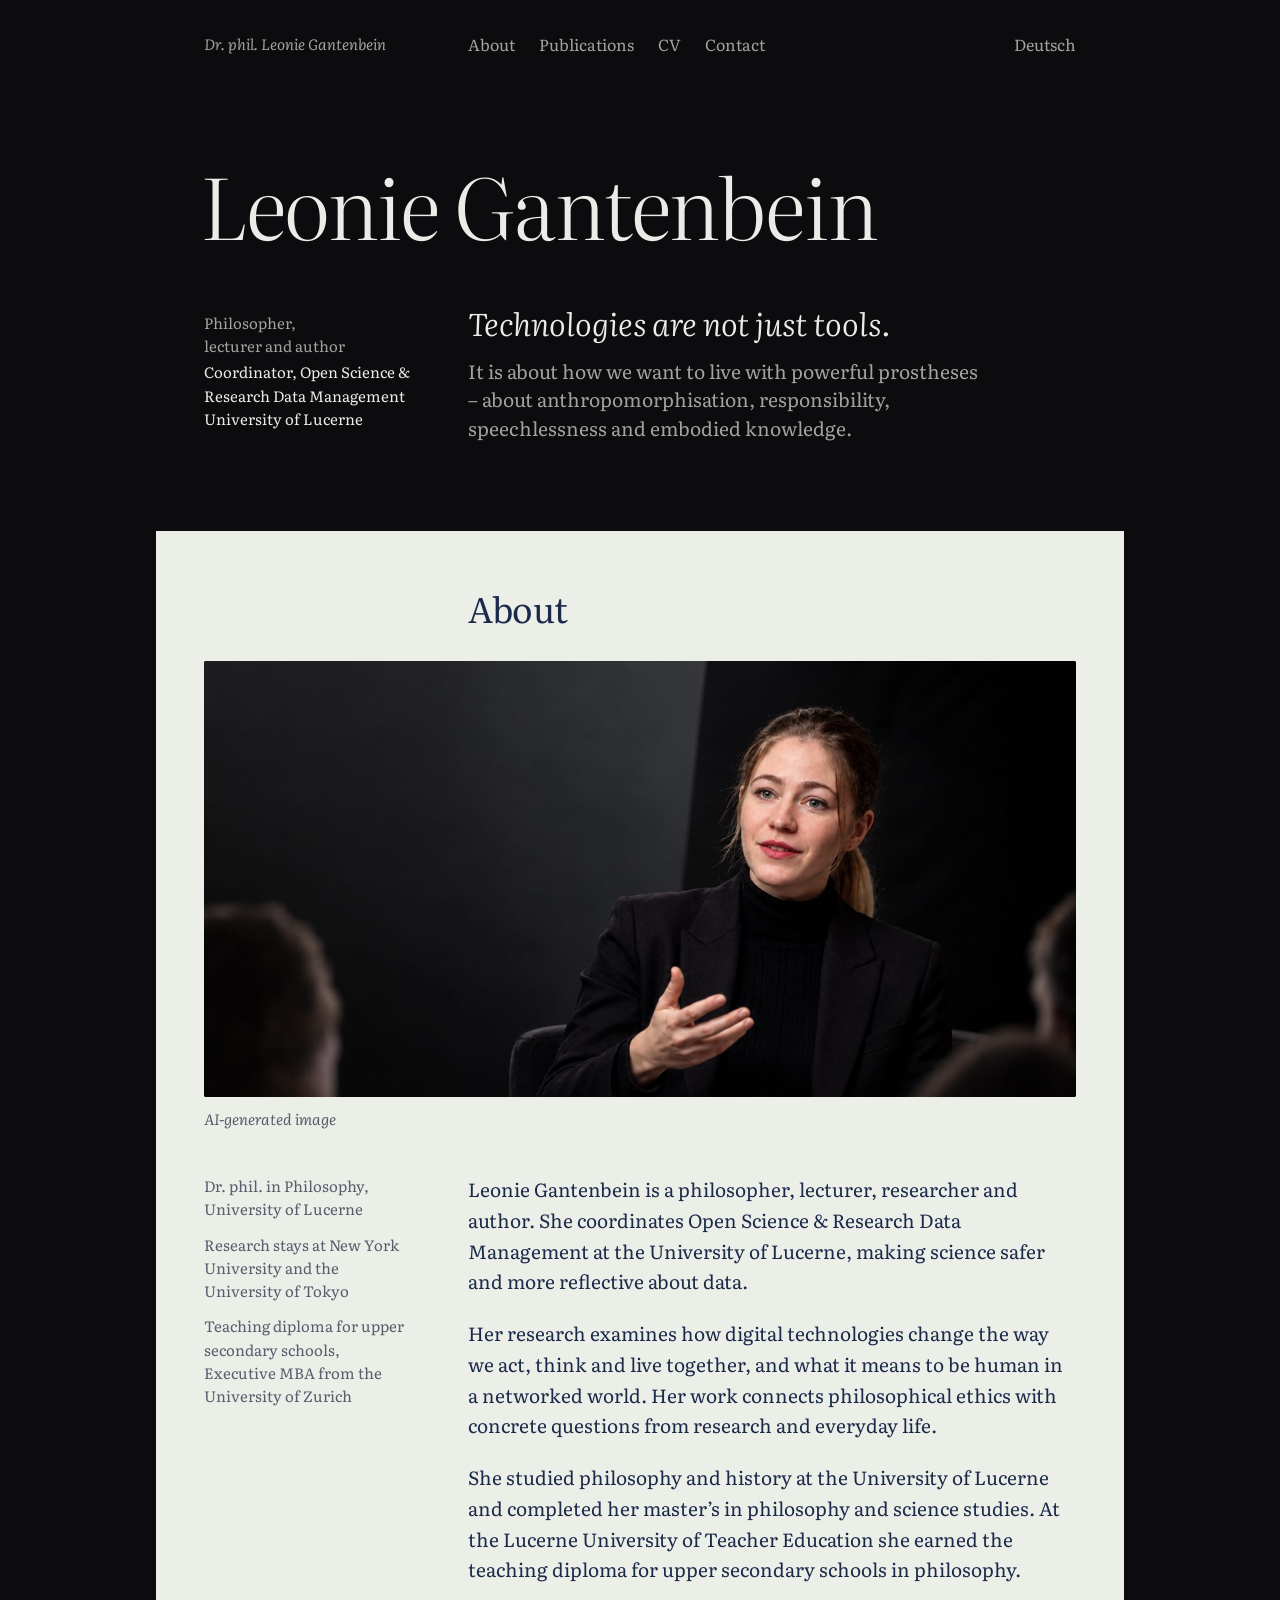
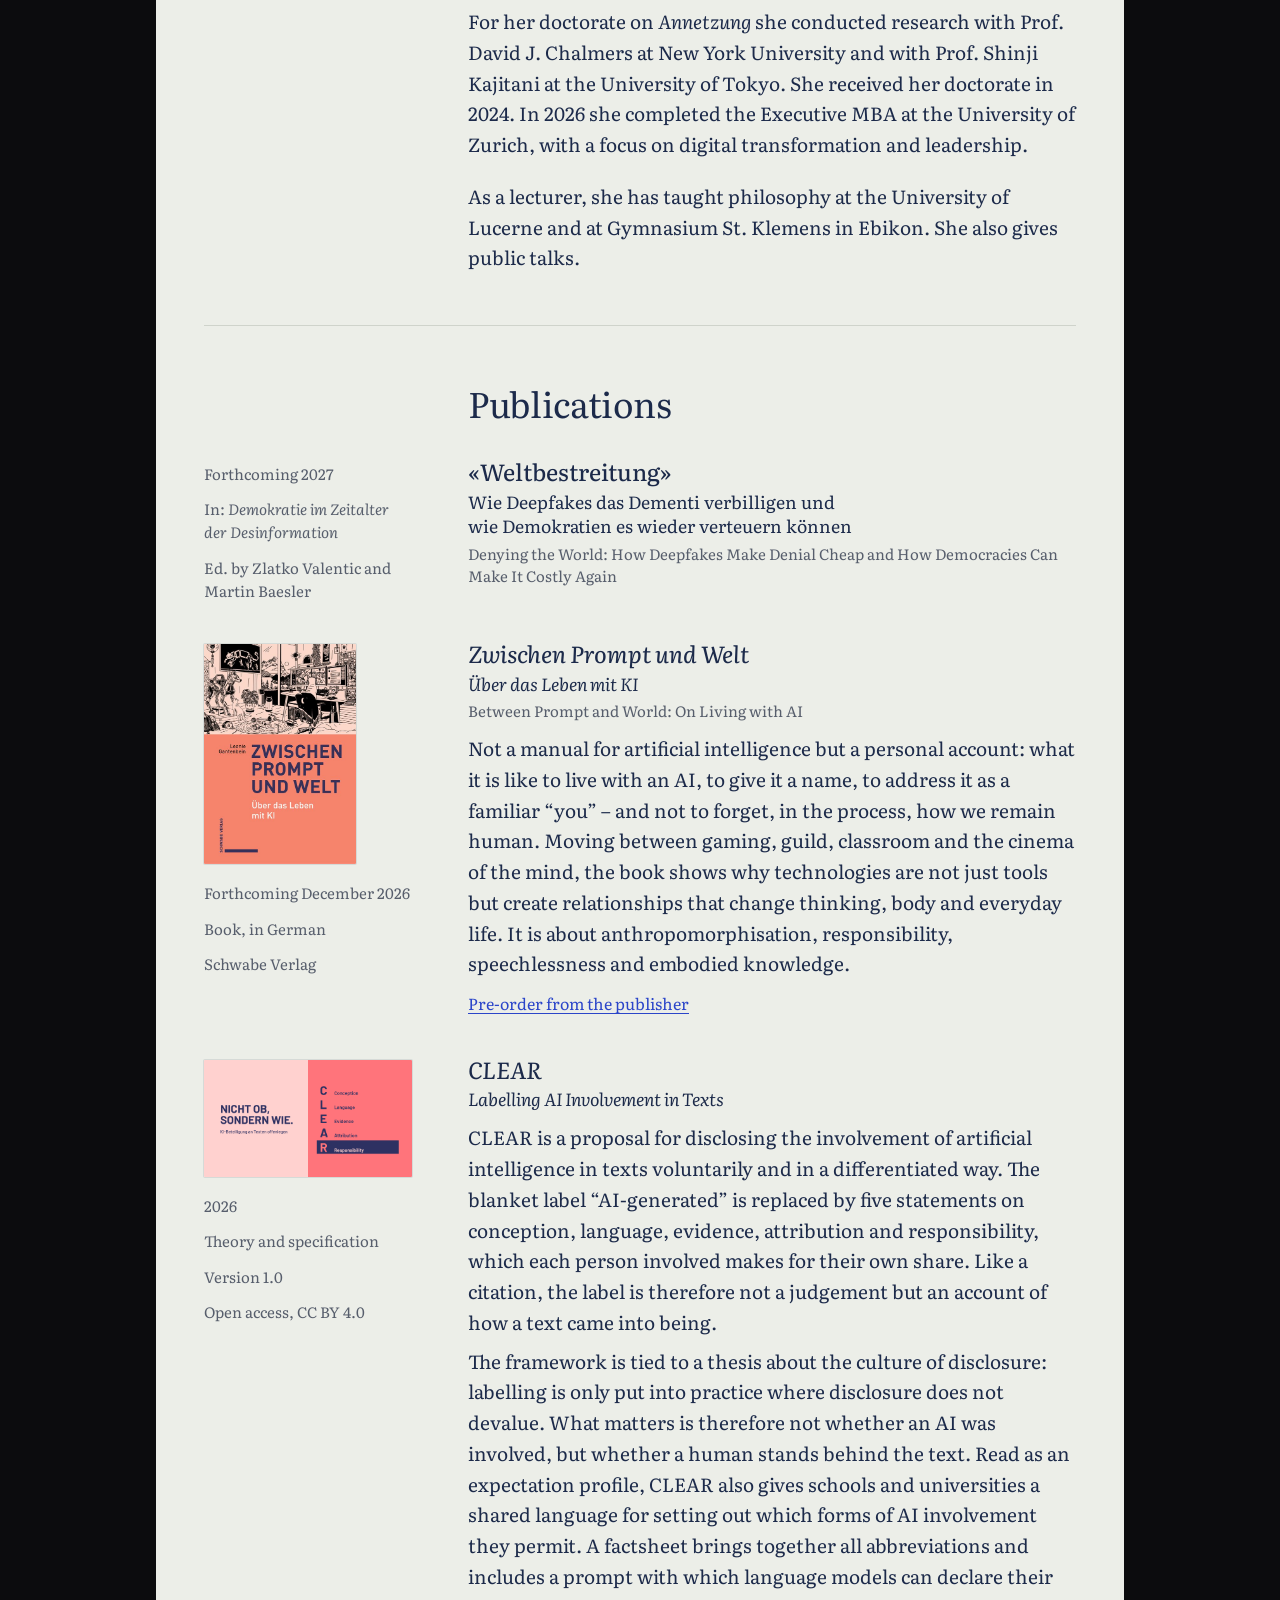
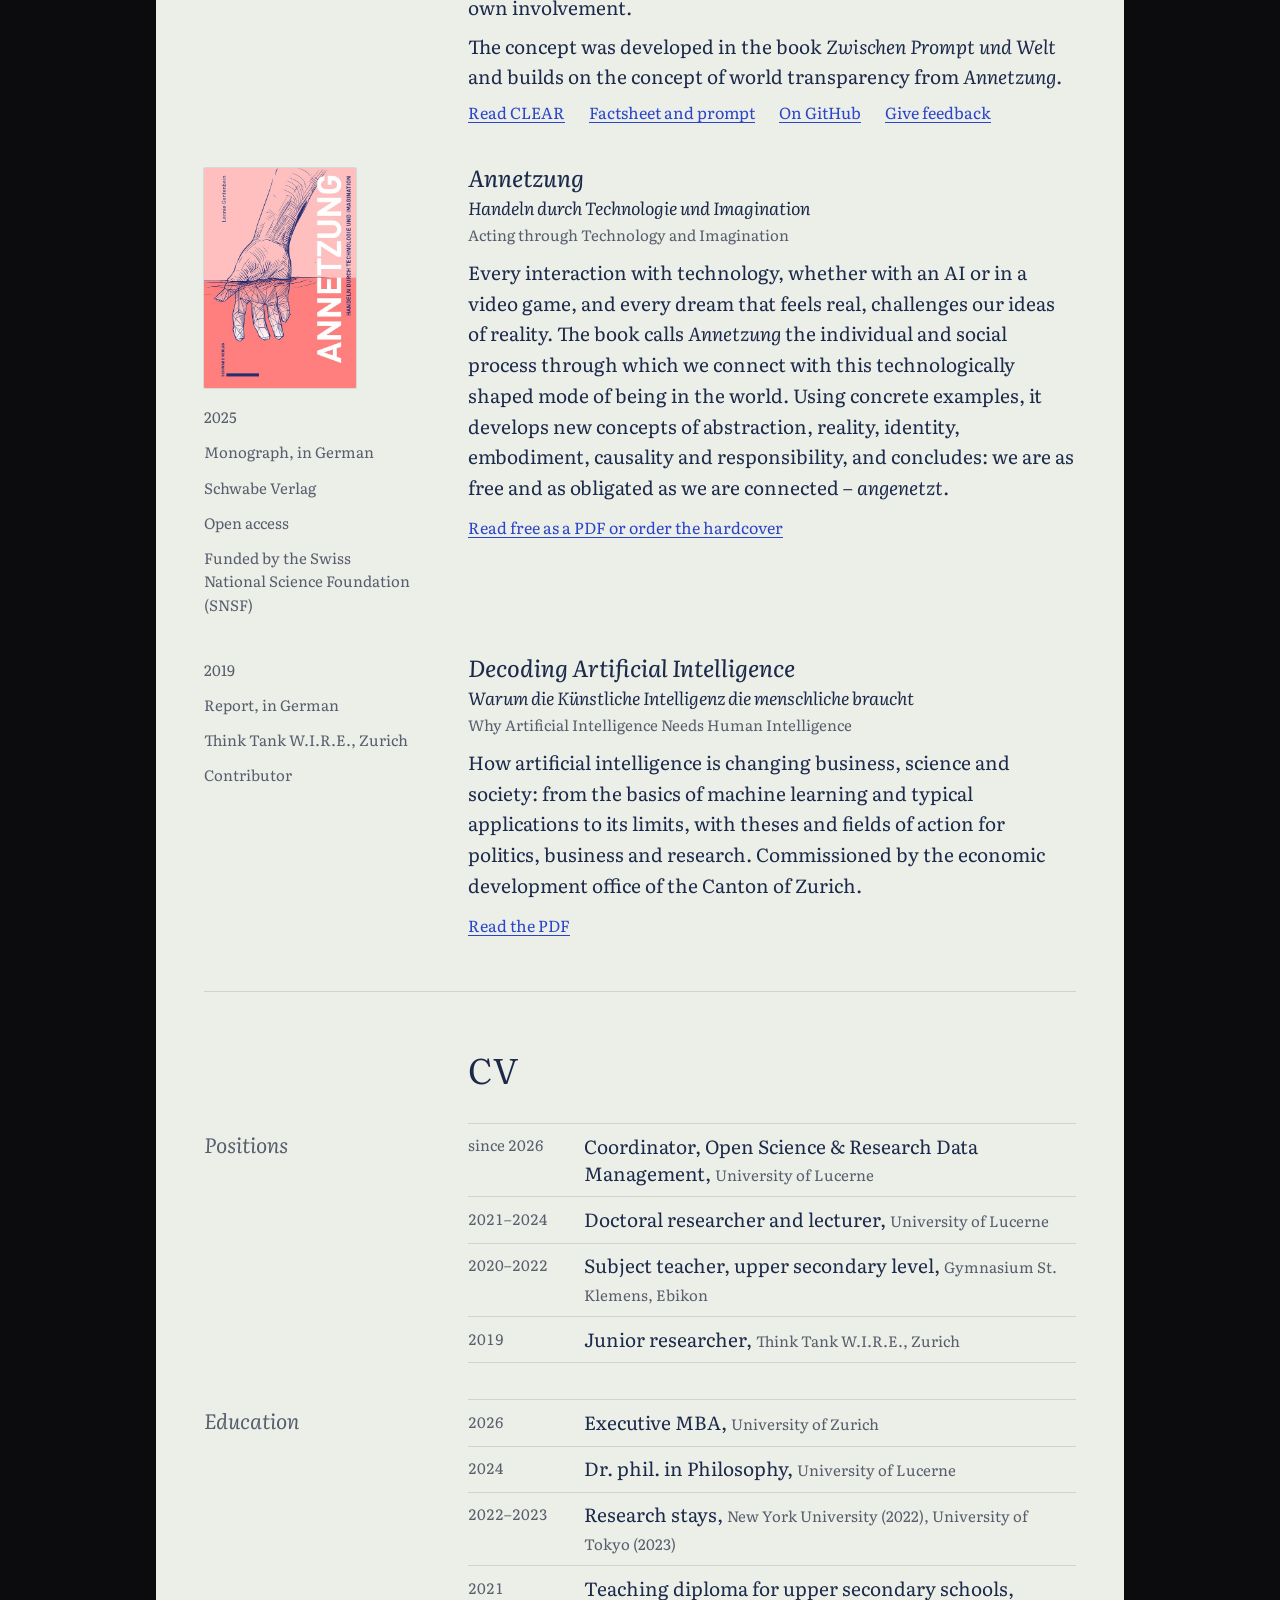
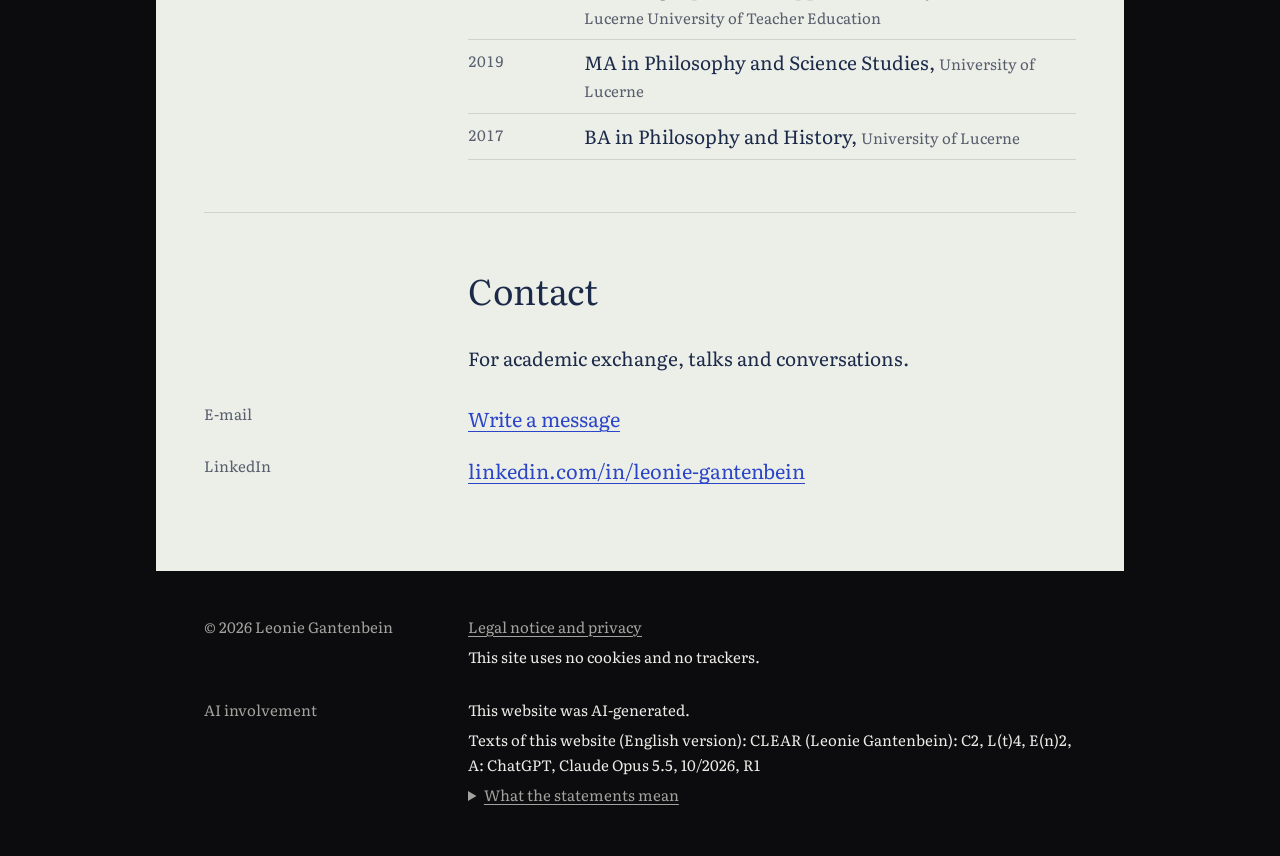
==== commit 6dc87fe5: "Add files via upload L4 wurde als Kategorie hinzugefügt." ====
--- a/en/index.html
+++ b/en/index.html
@@ -244,8 +244,13 @@
           </div>
         </article>
 
+        <!-- CLEAR-Bild austauschen: neue Datei unter demselben Namen hochladen (Querformat 16:9). -->
         <article class="eintrag raster" id="clear">
           <div class="rand">
+            <a class="cover cover--quer" href="clear.html" tabindex="-1" aria-hidden="true">
+              <img src="../clear-bild.png" width="1280" height="720" loading="lazy"
+                   alt="CLEAR: Conception, Language, Evidence, Attribution, Responsibility">
+            </a>
             <p>2026</p>
             <p>Theory and specification</p>
             <p>Version 1.0</p>
@@ -398,11 +403,11 @@
         <p>This site uses no cookies and no trackers.</p>
       </div>
 
-      <!-- CLEAR-Angabe der englischen Fassung: L(t)3, weil die Übersetzung von einer KI stammt. -->
+      <!-- CLEAR-Angabe der englischen Fassung: L(t)4, weil die Übersetzung von einer KI stammt. -->
       <p class="rand">AI involvement</p>
       <div class="text clear-angabe">
         <p class="clear-angabe__hinweis">This website was AI-generated.</p>
-        <p class="clear-angabe__zeile">Texts of this website (English version): CLEAR (Leonie Gantenbein): C2, L(t)3, E(n)2, A: ChatGPT, Claude Opus 5.5, 10/2026, R1</p>
+        <p class="clear-angabe__zeile">Texts of this website (English version): CLEAR (Leonie Gantenbein): C2, L(t)4, E(n)2, A: ChatGPT, Claude Opus 5.5, 10/2026, R1</p>
         <details>
           <summary>What the statements mean</summary>
           <dl class="clear-angabe__liste">
@@ -411,8 +416,8 @@
               <dd>Individual content parts were worked out by an AI, such as the descriptions of the publications. The ideas come from Leonie Gantenbein’s own texts.</dd>
             </div>
             <div>
-              <dt>L(t)3</dt>
-              <dd>An AI wrote the wording and structure of the German texts (L3) and translated them into English (t).</dd>
+              <dt>L(t)4</dt>
+              <dd>An AI drafted the German texts from Leonie Gantenbein’s material (L4) and translated them into English (t).</dd>
             </div>
             <div>
               <dt>E(n)2</dt>
--- a/style.css
+++ b/style.css
@@ -363,6 +363,8 @@
   border-radius: 1px;
   box-shadow: 0 0 0 1px rgba(28, 42, 74, 0.1);
 }
+/* Querformat (CLEAR-Bild): nutzt die ganze Randbreite */
+.cover--quer { max-width: 100%; }
 
 .eintrag__titel {
   font-size: 1.45rem;
@@ -512,6 +514,7 @@
   .eintrag .rand p + p { margin-top: 0; }
   .cover { flex: 0 0 100%; max-width: none; margin-bottom: 0.9rem; }
   .cover img { width: 7.5rem; }
+  .cover--quer img { width: 13rem; }
   .eintrag .rand p:not(:last-child)::after { content: ",\00a0"; }
 
   /* Kurzbiografie steht auf dem Handy unter dem Fliesstext */
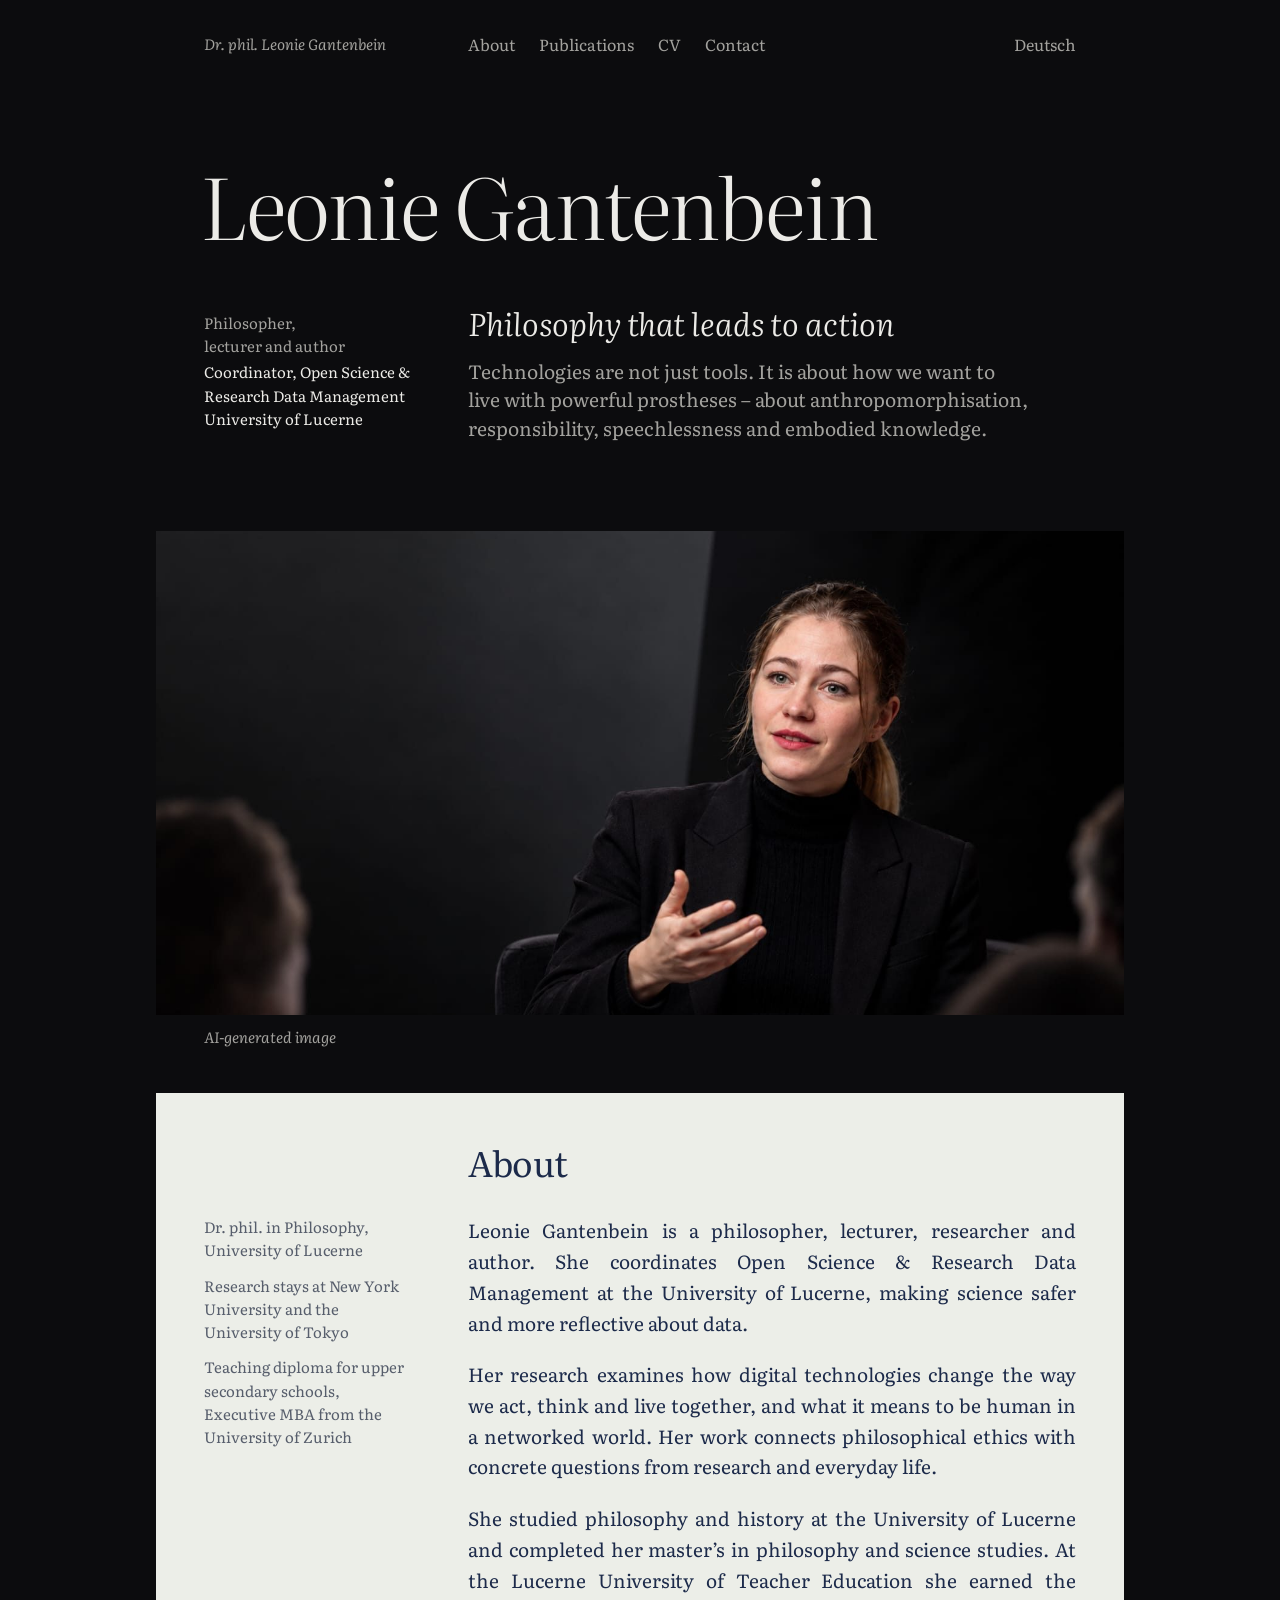
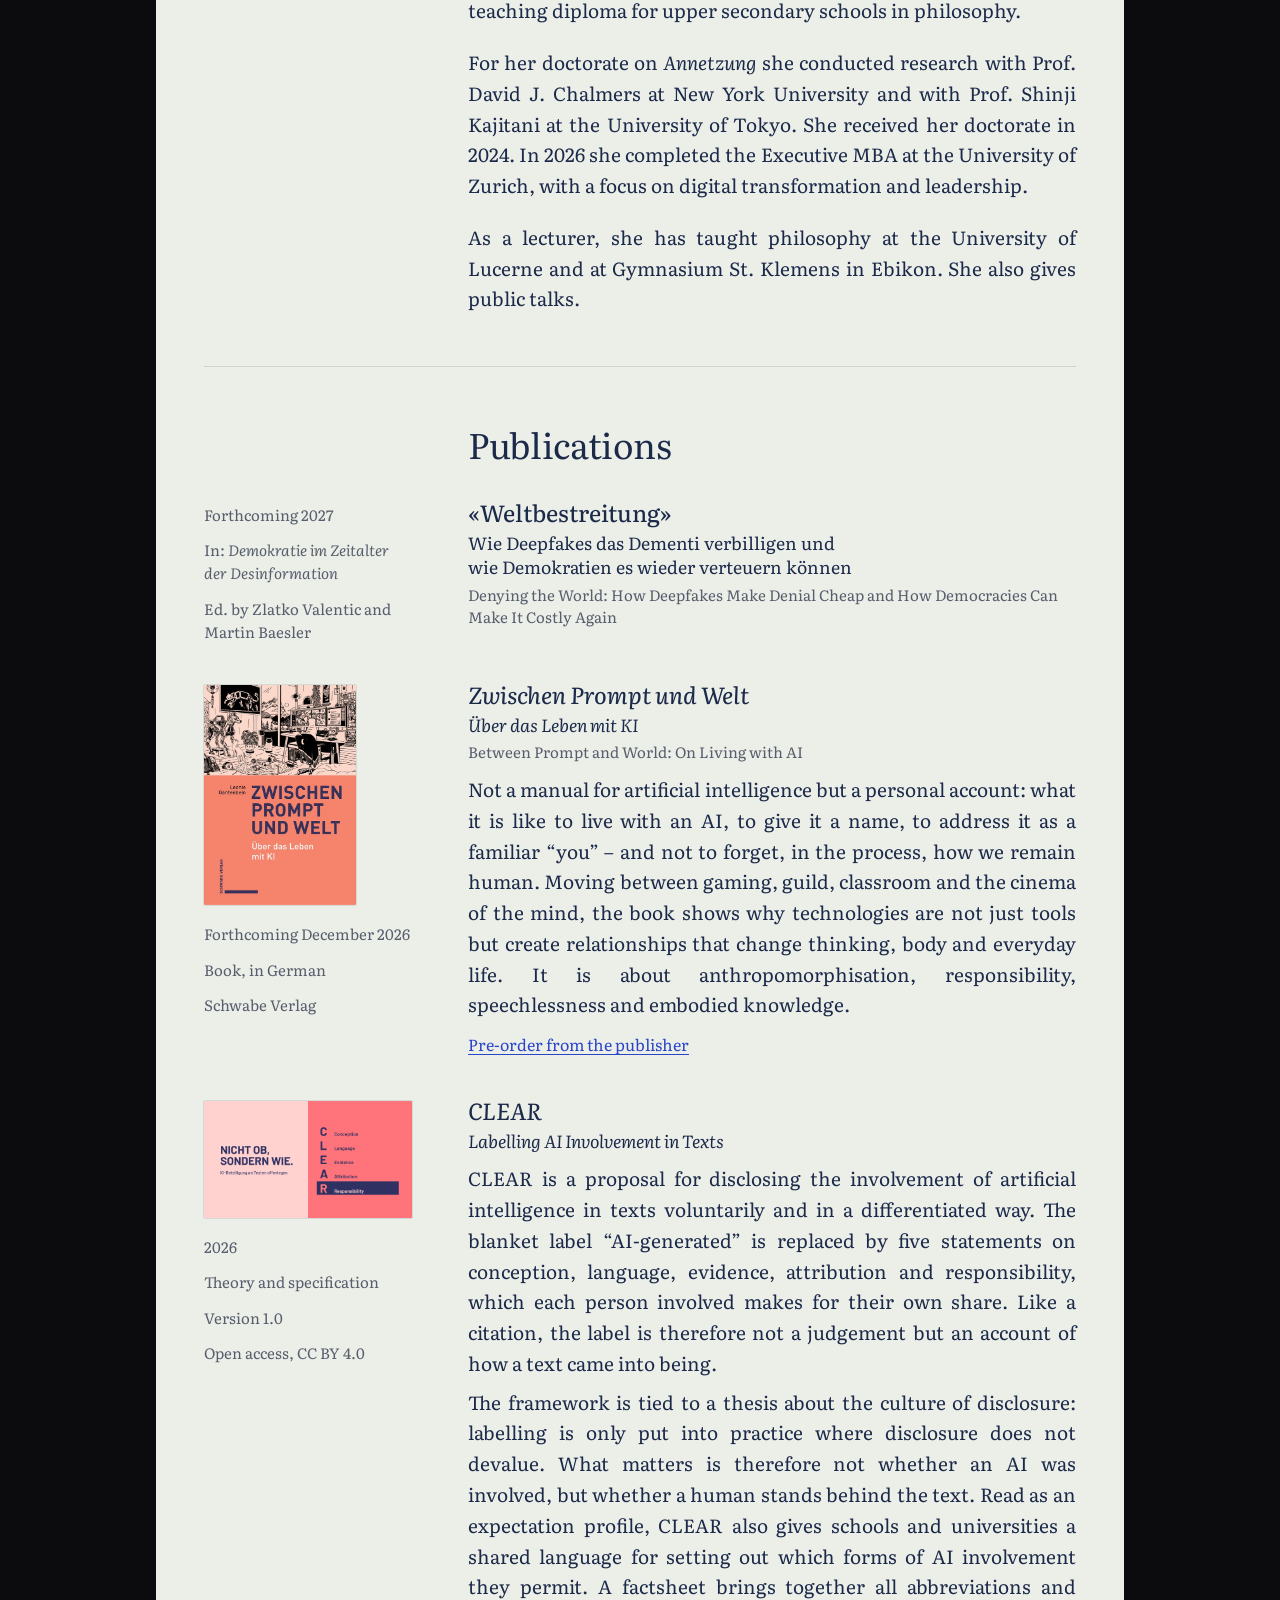
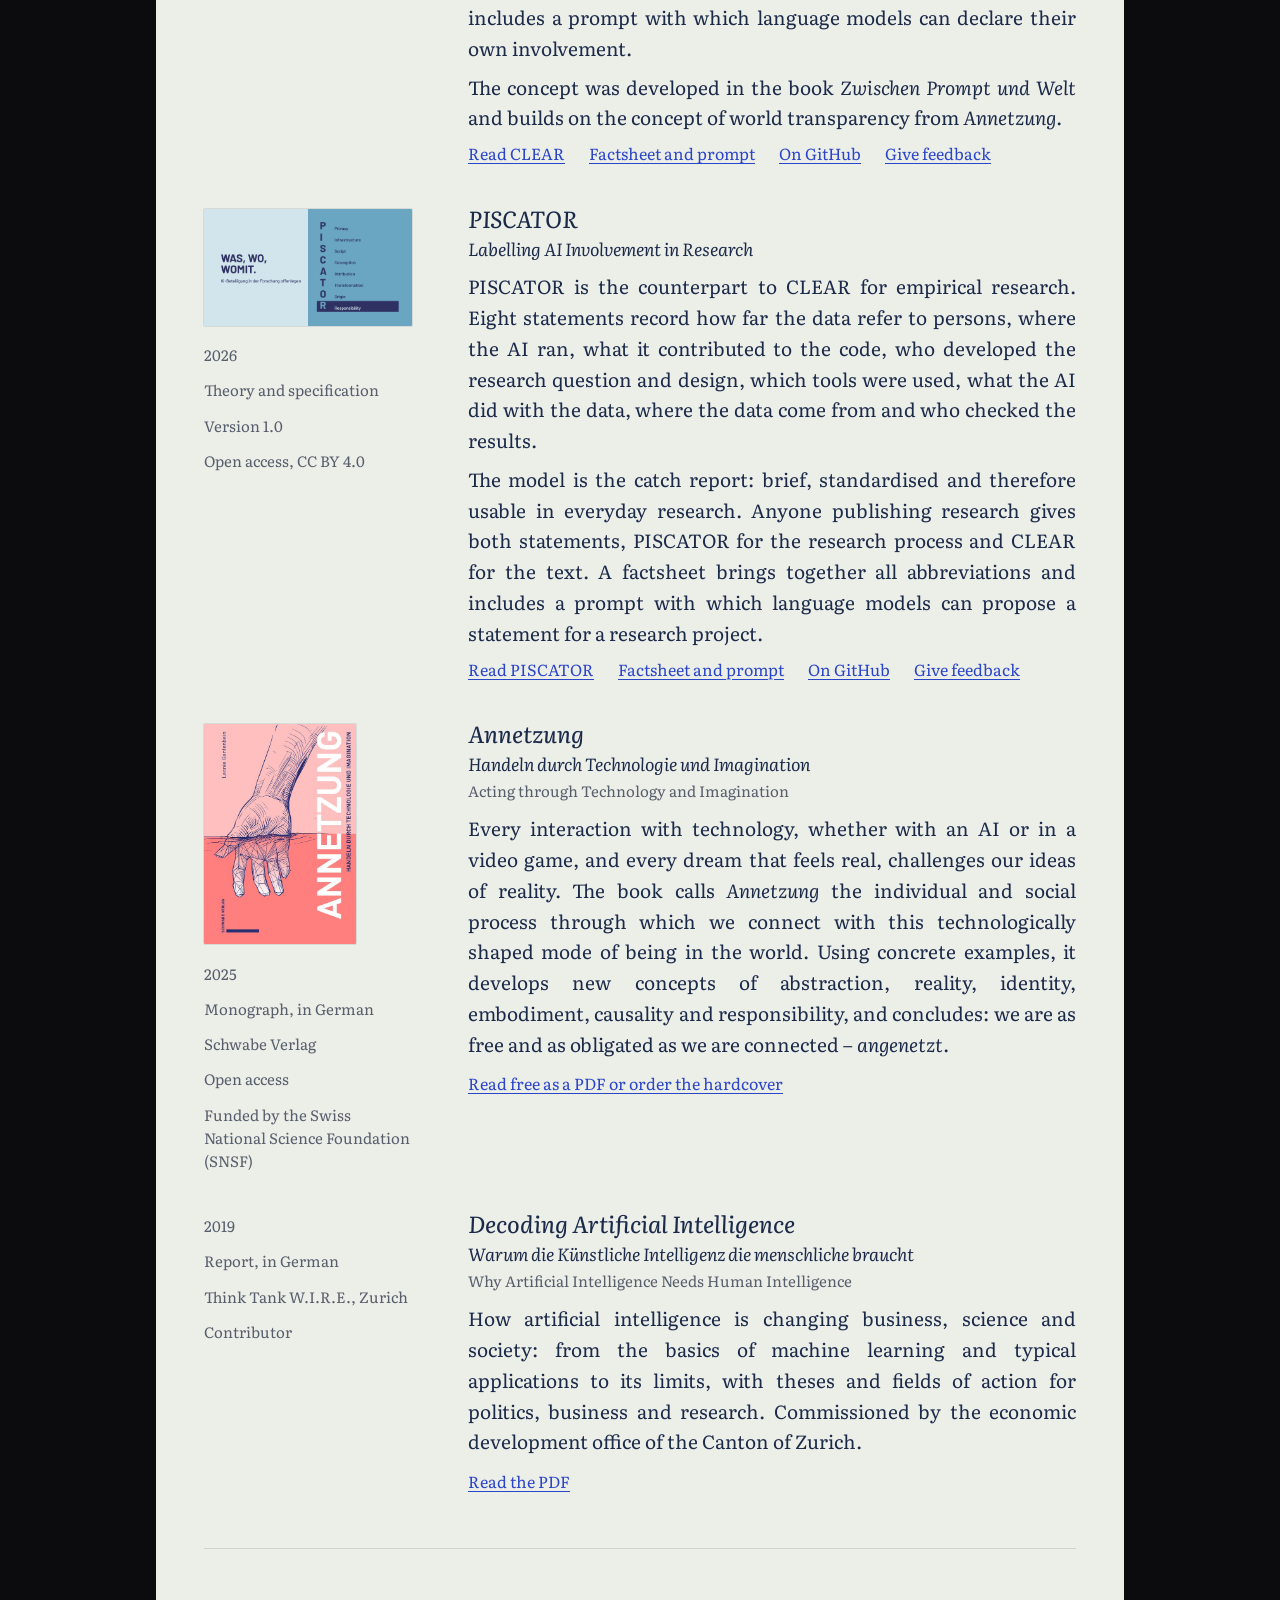
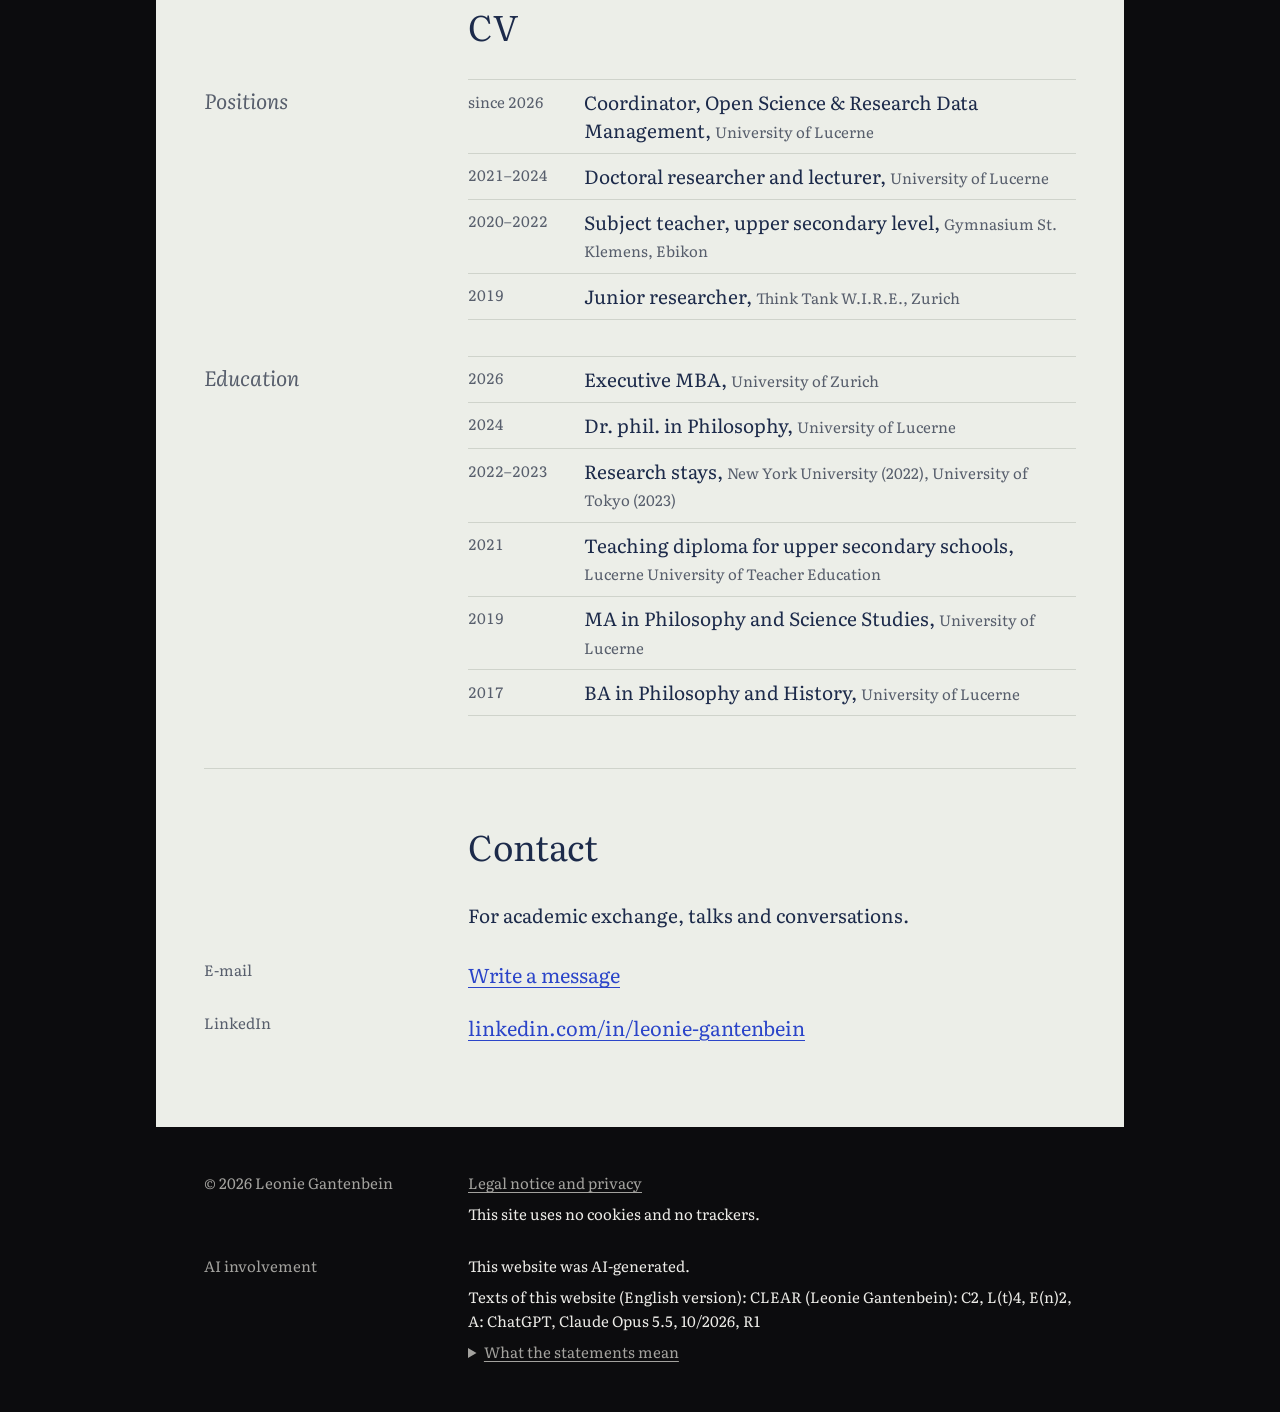
==== commit 11c71396: "Add files via upload" ====
--- a/en/index.html
+++ b/en/index.html
@@ -98,7 +98,7 @@
       "inLanguage": "de",
       "isbn": "978-3-7965-5632-6",
       "numberOfPages": 160,
-      "url": "https://www.schwabe.ch/produkt/leonie-gantenbein-zwischen-prompt-und-welt-9783796556333-t-20562"
+      "url": "https://www.schwabe.ch/produkt/leonie-gantenbein-zwischen-prompt-und-welt-9783796556326-t-20563"
     },
     {
       "@type": "CreativeWork",
@@ -108,7 +108,33 @@
       "author": {
         "@id": "https://leoniegantenbein.github.io/#person"
       },
-      "license": "https://creativecommons.org/licenses/by/4.0/"
+      "license": "https://creativecommons.org/licenses/by/4.0/",
+      "sameAs": [
+        "https://doi.org/10.5281/zenodo.24372561"
+      ],
+      "identifier": {
+        "@type": "PropertyValue",
+        "propertyID": "DOI",
+        "value": "10.5281/zenodo.24372561"
+      }
+    },
+    {
+      "@type": "CreativeWork",
+      "@id": "https://leoniegantenbein.github.io/piscator.html#piscator",
+      "name": "PISCATOR – Kennzeichnung von KI-Beteiligung in der Forschung",
+      "url": "https://leoniegantenbein.github.io/en/piscator.html",
+      "author": {
+        "@id": "https://leoniegantenbein.github.io/#person"
+      },
+      "license": "https://creativecommons.org/licenses/by/4.0/",
+      "sameAs": [
+        "https://doi.org/10.5281/zenodo.24372962"
+      ],
+      "identifier": {
+        "@type": "PropertyValue",
+        "propertyID": "DOI",
+        "value": "10.5281/zenodo.24372962"
+      }
     },
     {
       "@type": "WebSite",
@@ -163,11 +189,21 @@
             <p class="eroeffnung__stelle eroeffnung__ort">University of Lucerne</p>
           </div>
           <div class="text">
-            <p class="leitsatz">Technologies are not just tools.</p>
-            <p class="leitsatz__zusatz">It is about how we want to live with powerful prostheses – about anthropomorphisation, responsibility, speechlessness and embodied knowledge.</p>
+            <p class="leitsatz">Philosophy that leads to action</p>
+            <p class="leitsatz__zusatz">Technologies are not just tools. It is about how we want to live with powerful prostheses – about anthropomorphisation, responsibility, speechlessness and embodied knowledge.</p>
           </div>
         </div>
       </section>
+
+      <figure class="bild nacht">
+        <img class="bild__foto"
+             src="../leonie-gantenbein.jpg"
+             srcset="../leonie-gantenbein-800.jpg 800w, ../leonie-gantenbein.jpg 1600w"
+             sizes="(max-width: 40rem) 100vw, 64rem"
+             width="1600" height="900"
+             alt="Leonie Gantenbein in conversation, against a dark background">
+        <figcaption class="bild__notiz">AI-generated image</figcaption>
+      </figure>
 
       <div class="blatt">
 
@@ -176,16 +212,6 @@
         <div class="raster">
           <h2 class="abschnitt__titel text" id="title-about">About</h2>
         </div>
-
-        <figure class="bild raster">
-          <img class="bild__foto"
-               src="../leonie-gantenbein.jpg"
-               srcset="../leonie-gantenbein-800.jpg 800w, ../leonie-gantenbein.jpg 1600w"
-               sizes="(max-width: 40rem) 100vw, 56rem"
-               width="1600" height="900"
-               alt="Leonie Gantenbein in conversation, against a dark background">
-          <figcaption class="bild__notiz rand">AI-generated image</figcaption>
-        </figure>
 
         <div class="raster">
           <aside class="rand" aria-label="In brief">
@@ -226,7 +252,7 @@
 
         <article class="eintrag raster" id="zwischen-prompt-und-welt">
           <div class="rand">
-            <a class="cover" href="https://www.schwabe.ch/produkt/leonie-gantenbein-zwischen-prompt-und-welt-9783796556333-t-20562" tabindex="-1" aria-hidden="true">
+            <a class="cover" href="https://www.schwabe.ch/produkt/leonie-gantenbein-zwischen-prompt-und-welt-9783796556326-t-20563" tabindex="-1" aria-hidden="true">
               <img src="../cover-zwischen-prompt-und-welt.jpg" width="480" height="695" loading="lazy"
                    alt="Cover of “Zwischen Prompt und Welt”">
             </a>
@@ -240,7 +266,7 @@
               <span class="eintrag__uebersetzung">Between Prompt and World: On Living with AI</span>
             </h3>
             <p class="eintrag__text">Not a manual for artificial intelligence but a personal account: what it is like to live with an AI, to give it a name, to address it as a familiar “you” – and not to forget, in the process, how we remain human. Moving between gaming, guild, classroom and the cinema of the mind, the book shows why technologies are not just tools but create relationships that change thinking, body and everyday life. It is about anthropomorphisation, responsibility, speechlessness and embodied knowledge.</p>
-            <a class="eintrag__link" href="https://www.schwabe.ch/produkt/leonie-gantenbein-zwischen-prompt-und-welt-9783796556333-t-20562">Pre-order from the publisher</a>
+            <a class="eintrag__link" href="https://www.schwabe.ch/produkt/leonie-gantenbein-zwischen-prompt-und-welt-9783796556326-t-20563">Pre-order from the publisher</a>
           </div>
         </article>
 
@@ -258,16 +284,43 @@
           </div>
           <div class="text">
             <h3 class="eintrag__titel">
-              <cite>CLEAR <span class="eintrag__untertitel">Labelling AI Involvement in Texts</span></cite>
-            </h3>
-            <p class="eintrag__text">CLEAR is a proposal for disclosing the involvement of artificial intelligence in texts voluntarily and in a differentiated way. The blanket label “AI-generated” is replaced by five statements on conception, language, evidence, attribution and responsibility, which each person involved makes for their own share. Like a citation, the label is therefore not a judgement but an account of how a text came into being.</p>
-            <p class="eintrag__text">The framework is tied to a thesis about the culture of disclosure: labelling is only put into practice where disclosure does not devalue. What matters is therefore not whether an AI was involved, but whether a human stands behind the text. Read as an expectation profile, CLEAR also gives schools and universities a shared language for setting out which forms of AI involvement they permit. A factsheet brings together all abbreviations and includes a prompt with which language models can declare their own involvement.</p>
+              <cite><span class="eigenname">CLEAR</span> <span class="eintrag__untertitel">Labelling AI Involvement in Texts</span></cite>
+            </h3>
+            <p class="eintrag__text"><span class="eigenname">CLEAR</span> is a proposal for disclosing the involvement of artificial intelligence in texts voluntarily and in a differentiated way. The blanket label “AI-generated” is replaced by five statements on conception, language, evidence, attribution and responsibility, which each person involved makes for their own share. Like a citation, the label is therefore not a judgement but an account of how a text came into being.</p>
+            <p class="eintrag__text">The framework is tied to a thesis about the culture of disclosure: labelling is only put into practice where disclosure does not devalue. What matters is therefore not whether an AI was involved, but whether a human stands behind the text. Read as an expectation profile, <span class="eigenname">CLEAR</span> also gives schools and universities a shared language for setting out which forms of AI involvement they permit. A factsheet brings together all abbreviations and includes a prompt with which language models can declare their own involvement.</p>
             <p class="eintrag__text">The concept was developed in the book <cite lang="de">Zwischen Prompt und Welt</cite> and builds on the concept of world transparency from <cite lang="de">Annetzung</cite>.</p>
             <p class="eintrag__links">
-              <a class="eintrag__link" href="clear.html">Read CLEAR</a>
+              <a class="eintrag__link" href="clear.html">Read <span class="eigenname">CLEAR</span></a>
               <a class="eintrag__link" href="clear.html#factsheet">Factsheet and prompt</a>
               <a class="eintrag__link" href="https://github.com/LeonieGantenbein/clear-kennzeichnung/blob/main/README.en.md">On GitHub</a>
               <a class="eintrag__link" href="https://github.com/LeonieGantenbein/clear-kennzeichnung/issues">Give feedback</a>
+            </p>
+          </div>
+        </article>
+
+        <!-- PISCATOR image: replace by uploading a new file under the same name (landscape 16:9). -->
+        <article class="eintrag raster" id="piscator">
+          <div class="rand">
+            <a class="cover cover--quer" href="piscator.html" tabindex="-1" aria-hidden="true">
+              <img src="../piscator-bild.png" width="1280" height="720" loading="lazy"
+                   alt="PISCATOR: Privacy, Infrastructure, Script, Conception, Attribution, Transformation, Origin, Responsibility">
+            </a>
+            <p>2026</p>
+            <p>Theory and specification</p>
+            <p>Version 1.0</p>
+            <p>Open access, CC BY 4.0</p>
+          </div>
+          <div class="text">
+            <h3 class="eintrag__titel">
+              <cite><span class="eigenname">PISCATOR</span> <span class="eintrag__untertitel">Labelling AI Involvement in Research</span></cite>
+            </h3>
+            <p class="eintrag__text"><span class="eigenname">PISCATOR</span> is the counterpart to <span class="eigenname">CLEAR</span> for empirical research. Eight statements record how far the data refer to persons, where the AI ran, what it contributed to the code, who developed the research question and design, which tools were used, what the AI did with the data, where the data come from and who checked the results.</p>
+            <p class="eintrag__text">The model is the catch report: brief, standardised and therefore usable in everyday research. Anyone publishing research gives both statements, <span class="eigenname">PISCATOR</span> for the research process and <span class="eigenname">CLEAR</span> for the text. A factsheet brings together all abbreviations and includes a prompt with which language models can propose a statement for a research project.</p>
+            <p class="eintrag__links">
+              <a class="eintrag__link" href="piscator.html">Read <span class="eigenname">PISCATOR</span></a>
+              <a class="eintrag__link" href="piscator.html#factsheet">Factsheet and prompt</a>
+              <a class="eintrag__link" href="https://github.com/LeonieGantenbein/piscator-kennzeichnung/blob/main/README.en.md">On GitHub</a>
+              <a class="eintrag__link" href="https://github.com/LeonieGantenbein/piscator-kennzeichnung/issues">Give feedback</a>
             </p>
           </div>
         </article>
--- a/style.css
+++ b/style.css
@@ -32,6 +32,57 @@
   font-display: swap;
   font-weight: 200 900;
   src: url("fonts/literata-latin-ext-standard-italic.woff2") format("woff2");
+  unicode-range: U+0100-02BA, U+02BD-02C5, U+02C7-02CC, U+02CE-02D7, U+02DD-02FF, U+0304, U+0308, U+0329, U+1D00-1DBF, U+1E00-1E9F, U+1EF2-1EFF, U+2020, U+20A0-20AB, U+20AD-20C0, U+2113, U+2C60-2C7F, U+A720-A7FF;
+}
+
+/* EB Garamond für die Artikelseiten (CLEAR, PISCATOR), wie in den PDF-Fassungen.
+   Lizenz: SIL Open Font License, siehe fonts/OFL-EBGaramond.txt */
+@font-face {
+  font-family: "EB Garamond";
+  font-style: normal;
+  font-weight: 400;
+  font-display: swap;
+  src: url("fonts/eb-garamond-latin-400-normal.woff2") format("woff2");
+  unicode-range: U+0000-00FF, U+0131, U+0152-0153, U+02BB-02BC, U+02C6, U+02DA, U+02DC, U+0304, U+0308, U+0329, U+2000-206F, U+20AC, U+2122, U+2191, U+2193, U+2212, U+2215, U+FEFF, U+FFFD;
+}
+@font-face {
+  font-family: "EB Garamond";
+  font-style: normal;
+  font-weight: 400;
+  font-display: swap;
+  src: url("fonts/eb-garamond-latin-ext-400-normal.woff2") format("woff2");
+  unicode-range: U+0100-02BA, U+02BD-02C5, U+02C7-02CC, U+02CE-02D7, U+02DD-02FF, U+0304, U+0308, U+0329, U+1D00-1DBF, U+1E00-1E9F, U+1EF2-1EFF, U+2020, U+20A0-20AB, U+20AD-20C0, U+2113, U+2C60-2C7F, U+A720-A7FF;
+}
+@font-face {
+  font-family: "EB Garamond";
+  font-style: italic;
+  font-weight: 400;
+  font-display: swap;
+  src: url("fonts/eb-garamond-latin-400-italic.woff2") format("woff2");
+  unicode-range: U+0000-00FF, U+0131, U+0152-0153, U+02BB-02BC, U+02C6, U+02DA, U+02DC, U+0304, U+0308, U+0329, U+2000-206F, U+20AC, U+2122, U+2191, U+2193, U+2212, U+2215, U+FEFF, U+FFFD;
+}
+@font-face {
+  font-family: "EB Garamond";
+  font-style: italic;
+  font-weight: 400;
+  font-display: swap;
+  src: url("fonts/eb-garamond-latin-ext-400-italic.woff2") format("woff2");
+  unicode-range: U+0100-02BA, U+02BD-02C5, U+02C7-02CC, U+02CE-02D7, U+02DD-02FF, U+0304, U+0308, U+0329, U+1D00-1DBF, U+1E00-1E9F, U+1EF2-1EFF, U+2020, U+20A0-20AB, U+20AD-20C0, U+2113, U+2C60-2C7F, U+A720-A7FF;
+}
+@font-face {
+  font-family: "EB Garamond";
+  font-style: normal;
+  font-weight: 700;
+  font-display: swap;
+  src: url("fonts/eb-garamond-latin-700-normal.woff2") format("woff2");
+  unicode-range: U+0000-00FF, U+0131, U+0152-0153, U+02BB-02BC, U+02C6, U+02DA, U+02DC, U+0304, U+0308, U+0329, U+2000-206F, U+20AC, U+2122, U+2191, U+2193, U+2212, U+2215, U+FEFF, U+FFFD;
+}
+@font-face {
+  font-family: "EB Garamond";
+  font-style: normal;
+  font-weight: 700;
+  font-display: swap;
+  src: url("fonts/eb-garamond-latin-ext-700-normal.woff2") format("woff2");
   unicode-range: U+0100-02BA, U+02BD-02C5, U+02C7-02CC, U+02CE-02D7, U+02DD-02FF, U+0304, U+0308, U+0329, U+1D00-1DBF, U+1E00-1E9F, U+1EF2-1EFF, U+2020, U+20A0-20AB, U+20AD-20C0, U+2113, U+2C60-2C7F, U+A720-A7FF;
 }
 
@@ -228,23 +279,25 @@
 }
 .rand p + p { margin-top: 0.75rem; }
 
-/* Foto über die ganze Breite, Bildnotiz im Rand */
+/* Foto auf dem schwarzen Rahmen, so breit wie das Blatt darunter */
 .bild {
-  row-gap: 0.6rem;
-  margin-bottom: 2.75rem;
+  margin: 0 calc(-1 * var(--blatt-rand)) clamp(2rem, 4vw, 2.75rem);
 }
 .bild__foto {
-  grid-column: 1 / -1;
   display: block;
   width: 100%;
   height: auto;
   aspect-ratio: 2 / 1;
   object-fit: cover;
   object-position: 70% 35%;
-  border-radius: 2px;
   background: #15171c;
 }
-.bild__notiz { font-style: italic; }
+.bild__notiz {
+  padding: 0.6rem var(--blatt-rand) 0;
+  color: var(--graphit);
+  font-size: 0.9375rem;
+  font-style: italic;
+}
 
 .rand__liste {
   list-style: none;
@@ -342,6 +395,22 @@
 .abschnitt aside.rand { padding-bottom: 2.25rem; }
 .prosa p + p { margin-top: 1.1em; }
 .prosa p { max-width: 36em; }
+
+/* Blocksatz mit Silbentrennung für den Fliesstext */
+.prosa p,
+.eintrag__text {
+  text-align: justify;
+  -webkit-hyphens: auto;
+  hyphens: auto;
+}
+.prosa .dokument__achsen,
+.prosa .dokument__byline,
+.prosa .dokument__label,
+.prosa .dokument__zitat {
+  text-align: left;
+  -webkit-hyphens: manual;
+  hyphens: manual;
+}
 
 /* Ein Eintrag: Rand (Jahr, Verlag, Datum) + Inhalt */
 .eintrag {
@@ -568,6 +637,7 @@
 .blatt > .abschnitt:first-child { border-top: 0; }
 
 .eroeffnung { padding-bottom: clamp(3.5rem, 8vw, 5.5rem); }
+.bild + .blatt > .abschnitt:first-child { padding-top: 3rem; }
 
 .fuss {
   margin-top: 0;
@@ -600,83 +670,176 @@
 }
 
 /* ------------------------------------------------------------
-   Dokumentseite (CLEAR)
------------------------------------------------------------- */
-.dokument h1 { margin-bottom: 0.75rem; }
-.dokument__untertitel {
+   Artikelseiten (CLEAR, PISCATOR) im Satz der PDF-Fassung:
+   EB Garamond, Blocksatz, Erstzeileneinzug, zentrierter Titelblock.
+   Links, Sprungmarken und der Kopierknopf bleiben wie gehabt.
+------------------------------------------------------------ */
+.raster > .dokument {
+  grid-column: 1 / -1;
+  justify-self: center;
+  width: 100%;
+  max-width: 34em;
+}
+.dokument {
+  font-family: "EB Garamond", Garamond, "Times New Roman", serif;
+  font-size: 1.3125rem;
+  line-height: 1.5;
+  font-kerning: normal;
+}
+.dokument p { max-width: none; }
+.nobr { white-space: nowrap; }
+
+/* Titelblock wie auf der ersten PDF-Seite */
+.dokument__kopf { text-align: center; margin-bottom: 3rem; }
+.dokument .dokument__kopf p {
+  margin: 0;
+  text-indent: 0;
+  text-align: center;
+  -webkit-hyphens: manual;
+  hyphens: manual;
+}
+.dokument__kopf h1 {
+  margin: 0;
+  font-size: clamp(2.1rem, 5vw, 2.6rem);
+  font-weight: 400;
+  line-height: 1.15;
+  letter-spacing: 0.14em;
+}
+.dokument__kopf h1 .eigenname { padding-left: 0.14em; }   /* gleicht die Sperrung nach dem letzten Buchstaben aus */
+.dokument__kopf .dokument__untertitel {
   display: block;
-  margin-top: 0.5rem;
-  font-size: clamp(1.25rem, 2.6vw, 1.6rem);
-  font-style: italic;
-  font-weight: 400;
+  margin-top: 0.55rem;
+  font-size: clamp(1.25rem, 2.6vw, 1.5rem);
+  font-style: normal;
   letter-spacing: 0;
   line-height: 1.3;
-}
-.dokument__achsen { color: var(--graphit); margin-top: 1.25rem; }
-.prosa .dokument__byline { color: var(--graphit); font-size: 0.9375rem; margin-top: 0.25rem; }
+  text-wrap: balance;
+}
+.dokument .dokument__kopf .dokument__achsen {
+  margin-top: 1rem;
+  color: var(--graphit);
+  font-size: 0.875em;
+  text-wrap: balance;
+}
+.dokument .dokument__kopf .dokument__autorin { margin-top: 1.6rem; }
+.dokument .dokument__kopf .dokument__fassung { font-size: 0.9375em; }
+.dokument__ausgabe {
+  margin-top: 1.1rem;
+  color: var(--graphit);
+  font-size: 0.75em;
+  line-height: 1.55;
+}
+.dokument__ausgabe a { color: inherit; }
+.dokument__ausgabe a:hover { color: var(--tinte); }
+.dokument .dokument__kopf .dokument__pdf { margin-top: 1rem; font-size: 0.875em; }
+
+/* Fliesstext: Absätze ohne Abstand, mit Erstzeileneinzug */
+.dokument p + p { margin-top: 0; text-indent: 1.4em; }
+.dokument h2 {
+  margin: 2.2em 0 0.45em;
+  font-size: 1.15em;
+  font-weight: 700;
+  line-height: 1.3;
+  letter-spacing: 0;
+  scroll-margin-top: 1.5rem;
+}
+.dokument h3 {
+  margin: 1.8em 0 0.4em;
+  font-size: 1.05em;
+  font-weight: 400;
+  font-style: italic;
+  line-height: 1.3;
+}
+
+/* Absätze mit Stichwort am Anfang: kursiv, ohne Einzug, kleiner Abstand davor */
+.dokument .stichwort { margin-top: 0.6em; text-indent: 0; }
+.dokument .stichwort > b:first-child { font-weight: 400; font-style: italic; }
+
+.dokument__liste { margin: 0.35em 0 0.7em; padding-left: 1.4em; }
+.dokument__liste li { padding-left: 0.2em; }
+.dokument__liste li + li { margin-top: 0.15em; }
+.dokument__liste--buchstaben { list-style: none; padding-left: 1.4em; }
+.dokument__liste--buchstaben li { padding-left: 0; }
+
+/* Kennzeichnungen: eingerückt und etwas kleiner, wie im PDF */
+.dokument pre {
+  margin: 0.55em 0 0.85em;
+  padding: 0 0 0 1.4em;
+  font-family: inherit;
+  font-size: 0.9em;
+  line-height: 1.45;
+  white-space: pre-wrap;
+  overflow-wrap: anywhere;
+}
+.dokument code { font-family: inherit; }
+.dokument .dokument__label {
+  margin: 1em 0 0.1em;
+  text-indent: 0;
+  color: var(--graphit);
+  font-size: 0.875em;
+  font-style: italic;
+}
+
+.dokument .dokument__zitat {
+  margin-top: 0.45em;
+  padding-left: 1.5em;
+  text-indent: -1.5em;
+  text-align: left;
+  -webkit-hyphens: manual;
+  hyphens: manual;
+  overflow-wrap: anywhere;
+}
+
 .dokument__notiz {
-  margin: 1.5rem 0 0.5rem;
-  padding: 1rem 1.25rem;
+  margin: 1.2em 0;
+  padding: 0.8em 1.1em;
   border-left: 2px solid var(--tinte);
   background: rgba(28, 42, 74, 0.05);
-}
-.dokument__label { font-size: 0.9375rem; color: var(--graphit); margin-bottom: 0.35rem; }
-.dokument pre {
-  margin: 0 0 1.1em;
-  padding: 0.75rem 1rem;
-  overflow-x: auto;
-  background: rgba(28, 42, 74, 0.06);
-  border-radius: 2px;
-  font-size: 0.875rem;
-  line-height: 1.5;
-  white-space: pre-wrap;
-}
-.dokument code { font-family: ui-monospace, "SF Mono", Menlo, Consolas, monospace; }
-.dokument__zitat { font-size: 1rem; }
-
-.tabelle { overflow-x: auto; margin: 0.5rem 0 1.25rem; }
+  font-size: 0.9em;
+}
+
+/* Tabellen mit drei Linien (oben, unter dem Kopf, unten) wie im PDF */
+.tabelle { overflow-x: auto; margin: 0.6em 0 1em; }
 .tabelle table {
   width: 100%;
   border-collapse: collapse;
-  font-size: 0.9375rem;
-  line-height: 1.45;
+  border-top: 1.5px solid var(--tinte);
+  border-bottom: 1.5px solid var(--tinte);
+  font-size: 0.85em;
+  line-height: 1.4;
 }
 .tabelle th, .tabelle td {
+  padding: 0.45em 0.9em 0.45em 0;
   text-align: left;
   vertical-align: top;
-  padding: 0.6rem 0.75rem 0.6rem 0;
-  border-top: 1px solid var(--linie);
-}
-.tabelle thead th { color: var(--graphit); font-weight: 400; border-top: 0; }
-.tabelle tbody tr:last-child > * { border-bottom: 1px solid var(--linie); }
+  border: 0;
+}
+.tabelle th:last-child, .tabelle td:last-child { padding-right: 0; }
+.tabelle thead th {
+  font-style: italic;
+  font-weight: 400;
+  border-bottom: 1px solid var(--tinte);
+}
 .tabelle tbody th { font-weight: 400; white-space: nowrap; }
-@media (max-width: 40rem) {
-  /* Auf dem Handy wird jede Tabellenzeile zu einem kleinen Block */
-  .tabelle thead { display: none; }
-  .tabelle tr { display: block; padding: 0.7rem 0; border-top: 1px solid var(--linie); }
-  .tabelle tbody tr:last-child { border-bottom: 1px solid var(--linie); }
-  .tabelle th, .tabelle td, .tabelle tbody tr:last-child > * { display: block; padding: 0; border: 0; }
-  .tabelle tbody th { white-space: normal; }
-  .tabelle td:nth-child(2) { color: var(--graphit); }
-}
-
-/* Factsheet */
-.dokument h3 { font-size: 1.2rem; font-weight: 450; margin: 2rem 0 0.6rem; }
-.tabelle__gruppe th {
-  padding-top: 1.1rem;
-  font-weight: 450;
-  color: var(--tinte);
-  white-space: normal !important;
-}
+.tabelle__gruppe th { padding-top: 0.9em; white-space: normal !important; }
+.tabelle__gruppe:not(:first-child) th { border-top: 1px solid var(--linie); }
 .tabelle--kuerzel tbody th { width: 3.5rem; }
-.prompt { position: relative; }
-.prompt pre { padding-bottom: 3rem; }
+
+/* Prompt zum Kopieren: bleibt als Kasten mit Knopf erkennbar */
+.prompt { position: relative; margin: 0.6em 0 1em; }
+.dokument .prompt pre {
+  margin: 0;
+  padding: 1rem 1.1rem 3.25rem;
+  background: rgba(28, 42, 74, 0.06);
+  border-radius: 2px;
+  font-size: 0.85em;
+}
 .prompt__knopf {
   position: absolute;
   right: 0.75rem;
   bottom: 0.75rem;
   font: inherit;
-  font-size: 0.875rem;
+  font-size: 0.8em;
   padding: 0.3rem 0.8rem;
   color: var(--papier);
   background: var(--tinte);
@@ -686,9 +849,25 @@
 }
 .prompt__knopf:hover { background: var(--markierung); }
 .prompt__knopf:focus-visible { outline: 2px solid var(--markierung); outline-offset: 2px; }
+
 @media (max-width: 40rem) {
+  .dokument { font-size: 1.125rem; }
+  .dokument__kopf { margin-bottom: 2.25rem; }
+  .dokument p + p { text-indent: 1.2em; }
+  .dokument pre { padding-left: 1em; }
+
+  /* Auf dem Handy wird jede Tabellenzeile zu einem kleinen Block */
+  .tabelle thead { display: none; }
+  .tabelle table { border-bottom: 1.5px solid var(--tinte); }
+  .tabelle tr { display: block; padding: 0.55em 0; }
+  .tabelle tbody tr + tr { border-top: 1px solid var(--linie); }
+  .tabelle th, .tabelle td { display: block; padding: 0; border: 0; }
+  .tabelle tbody th { white-space: normal; }
+  .tabelle td:nth-child(2) { color: var(--graphit); }
+  .tabelle__gruppe:not(:first-child) th { border-top: 0; }
   .tabelle--kuerzel tbody th { width: auto; }
-  .tabelle--kuerzel tr:not(.tabelle__gruppe) { display: grid; grid-template-columns: 2.75rem 1fr; gap: 0.75rem; padding: 0.5rem 0; }
-}
-.dokument__liste { margin: -0.4em 0 1.1em; padding-left: 1.25rem; }
-.dokument__liste li + li { margin-top: 0.25rem; }
+  .tabelle--kuerzel tr:not(.tabelle__gruppe) { display: grid; grid-template-columns: 2.75rem 1fr; gap: 0.75rem; }
+}
+
+/* Eigennamen wie CLEAR und PISCATOR werden nicht getrennt */
+.eigenname { -webkit-hyphens: manual; hyphens: manual; }
